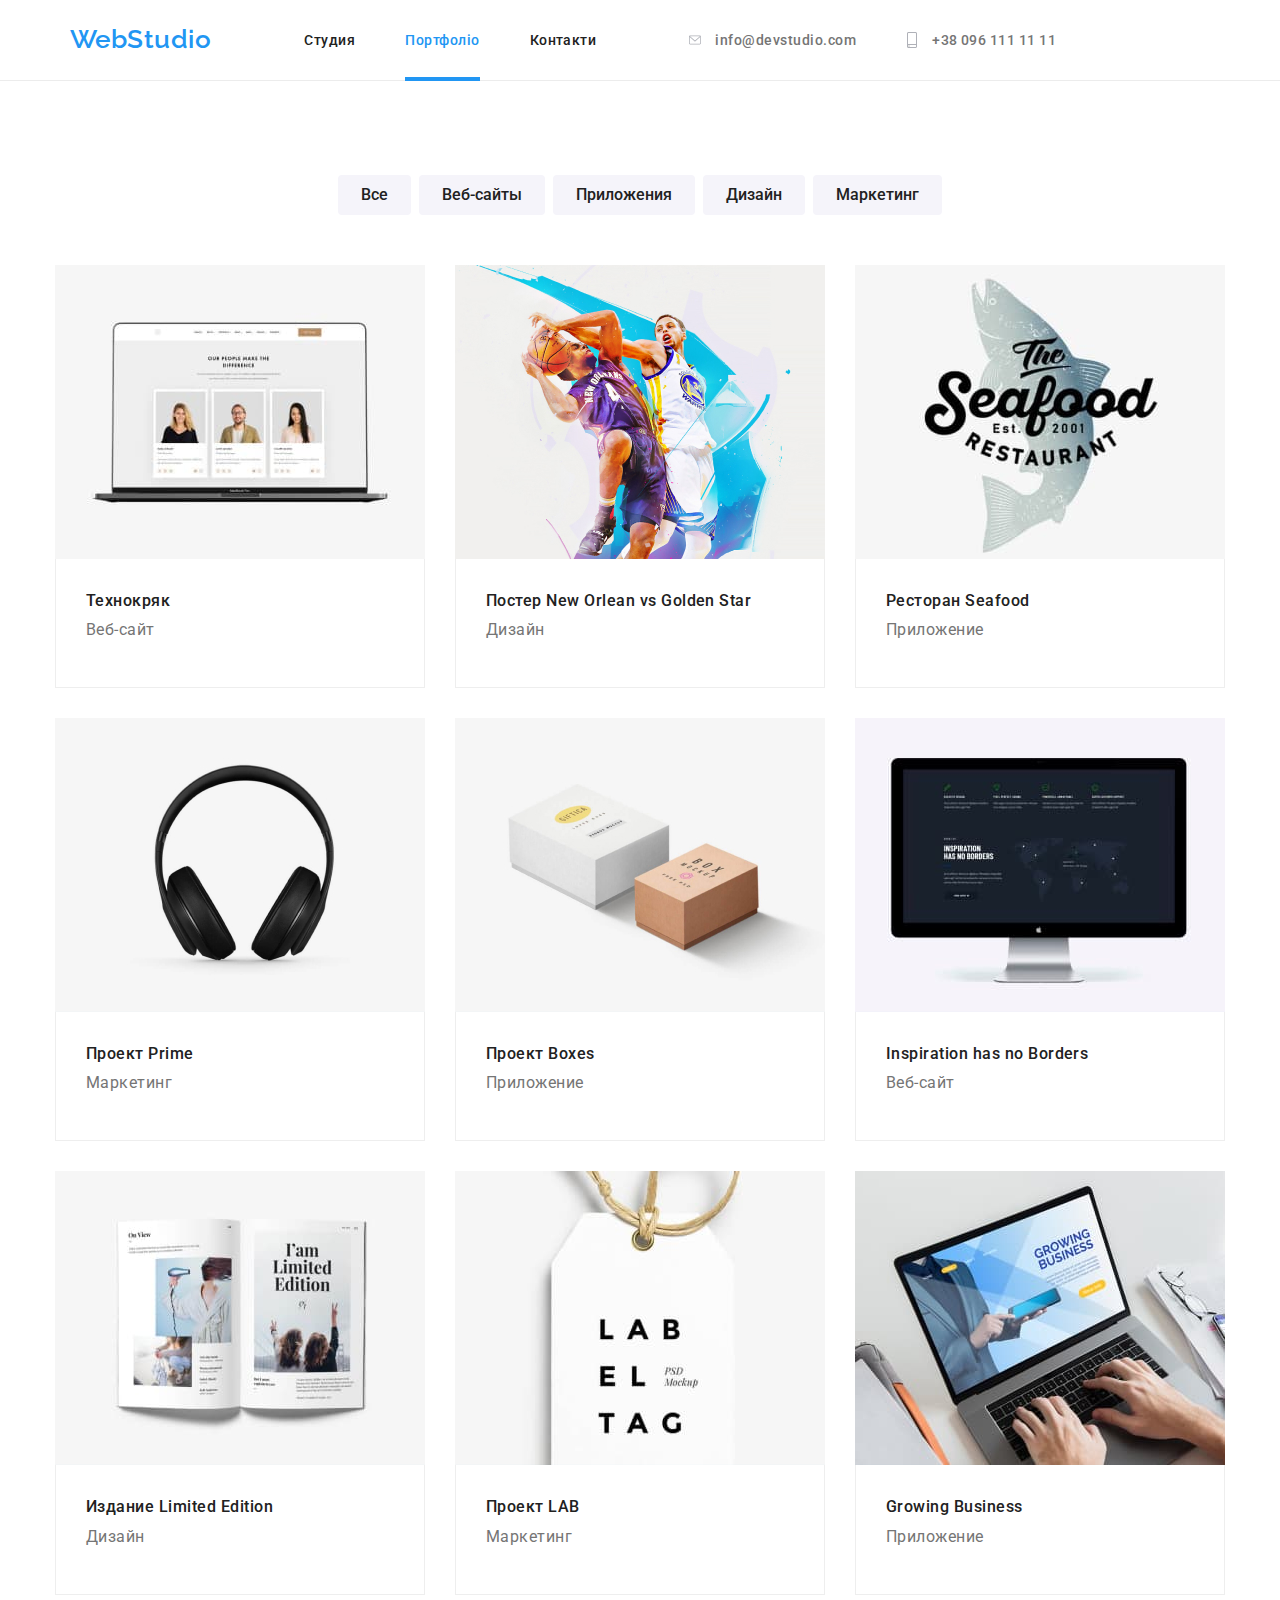
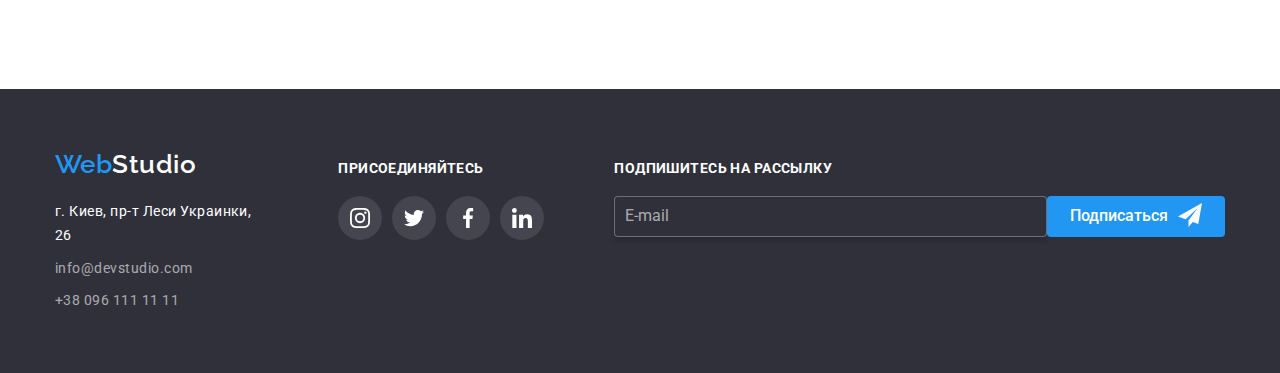
==== portfolio.html @ d1bca139 "redone start" ====
<!DOCTYPE html>
<html lang="ru">
  <head>
    <meta charset="UTF-8" />
    <meta http-equiv="X-UA-Compatible" content="IE=edge" />
    <meta name="viewport" content="width=device-width, initial-scale=1.0" />
    <link rel="preconnect" href="https://fonts.googleapis.com" />
    <link rel="preconnect" href="https://fonts.gstatic.com" crossorigin />
    <link
      href="https://fonts.googleapis.com/css2?family=Raleway:wght@700&family=Roboto:wght@400;500;700&display=swap"
      rel="stylesheet"
    />
    <link
      rel="stylesheet"
      href="https://cdnjs.cloudflare.com/ajax/libs/modern-normalize/1.1.0/modern-normalize.min.css"
    />
    <!-- <link rel="stylesheet" href="./css/style.css" /> -->
    <link rel="stylesheet" href="./css/main.min.css">
    <title>Студия</title>
  </head>

  <body>
    <header class="page-header">
      <div class="container container--flex">
        <nav class="nav-container">
          <a href="./index.html" class="logo">Web<span class="nav-logo-span">Studio</span> </a>
          <ul class="site-nav list">
            <li class="item"><a href="./index.html" class="link">Студия</a></li>
            <li class="item"><a href="./portfolio.html" class="link current">Портфоліо</a></li>
            <li class="item"><a href="" class="link">Контакти</a></li>
          </ul>
        </nav>
        <div class="icon-container"></div>
        <ul class="site-nav list left-side">
          <li>
            <a href="mailto:info@devstudio.com" class="link contact">
              <svg class="social-svg smal-icon">
                <use href="./img/spritemin.svg#icon-envelope" width="12" height="16"></use>
              </svg>
              info@devstudio.com</a
            >
          </li>
          <li class="tel-link">
            <a href="tel:+380961111111" class="link contact">
              <svg class="social-svg smal-icon">
                <use href="./img/spritemin.svg#icon-smartphone" width="12" height="16"></use>
              </svg>
              +38 096 111 11 11</a
            >
          </li>
        </ul>
      </div>
    </header>
    <main>
      <section class="section">
        <div class="container">
          <h1 class="invisible">Портфоліо</h1>
          <ul class="button-menu list">
            <li><button class="button">Все</button></li>
            <li><button class="button">Веб-сайты</button></li>
            <li><button class="button">Приложения</button></li>
            <li><button class="button">Дизайн</button></li>
            <li><button class="button">Маркетинг</button></li>
          </ul>
          <ul class="list card">
           
            <li class="card-item">
              <a class="card-item-link" href="">
                <div class="card-img-overlay-wrapper">
                  <p class="card-item-overlay">Технокряк это современная площадка распространения коронавируса. Компании используют эту
                    платформу для цифрового
                    шпионажа и атак на защищённые сервера конкурентов.</p>
                  <img src="./img/portfolio_img1.jpg" alt="portfolio_img1" width="370" />
                </div>
               
              <div class="card-container card-container-border">
                <h3 class="card-title">Технокряк</h3>
                <p class="card-p">Веб-сайт</p>
              </div>
              </a>
            </li>
            <li class="card-item">
              <a class="card-item-link" href="">
                <div class="card-img-overlay-wrapper">
                  <p class="card-item-overlay">Технокряк это современная площадка распространения коронавируса. Компании используют эту
                    платформу для цифрового
                    шпионажа и атак на защищённые сервера конкурентов.</p>
                <img src="./img/portfolio_img2.jpg" alt="portfolio_img2" width="370" />
                </div>
                <div class="card-container card-container-border">
                  <h3 class="card-title">Постер New Orlean vs Golden Star</h3>
                  <p class="card-p">Дизайн</p>
                </div>
              </a>
            </li>
            <li class="card-item">
              <a class="card-item-link" href="">
                <div class="card-img-overlay-wrapper">
                  <p class="card-item-overlay">Технокряк это современная площадка распространения коронавируса. Компании используют эту
                    платформу для цифрового
                    шпионажа и атак на защищённые сервера конкурентов.</p>
                <img src="./img/portfolio_img3.jpg" alt="portfolio_img3" width="370" />
                </div>
                <div class="card-container card-container-border">
                  <h3 class="card-title">Ресторан Seafood</h3>
                  <p class="card-p">Приложение</p>
                </div>
              </a>
            </li>
            <li class="card-item">
              <a class="card-item-link" href="">
                <div class="card-img-overlay-wrapper">
                  <p class="card-item-overlay">Технокряк это современная площадка распространения коронавируса. Компании используют эту
                    платформу для цифрового
                    шпионажа и атак на защищённые сервера конкурентов.</p>
                <img src="./img/portfolio_img4.jpg" alt="portfolio_img4" width="370" />
                </div>
                <div class="card-container card-container-border">
                  <h3 class="card-title">Проект Prime</h3>
                  <p class="card-p">Маркетинг</p>
                </div>
              </a>
            </li>
            <li class="card-item">
              <a class="card-item-link" href="">
                <div class="card-img-overlay-wrapper">
                  <p class="card-item-overlay">Технокряк это современная площадка распространения коронавируса. Компании используют эту
                    платформу для цифрового
                    шпионажа и атак на защищённые сервера конкурентов.</p>
                <img src="./img/portfolio_img5.jpg" alt="portfolio_img5" width="370" />
                </div>
                <div class="card-container card-container-border">
                  <h3 class="card-title">Проект Boxes</h3>
                  <p class="card-p">Приложение</p>
                </div>
              </a>
            </li>
            <li class="card-item">
              <a class="card-item-link" href="">
                <div class="card-img-overlay-wrapper">
                  <p class="card-item-overlay">Технокряк это современная площадка распространения коронавируса. Компании используют эту
                    платформу для цифрового
                    шпионажа и атак на защищённые сервера конкурентов.</p>
                <img src="./img/portfolio_img6.jpg" alt="portfolio_img6" width="370" />
                </div>
                <div class="card-container card-container-border">
                  <h3 class="card-title">Inspiration has no Borders</h3>
                  <p class="card-p">Веб-сайт</p>
                </div>
              </a>
            </li>
            <li class="card-item">
              <a class="card-item-link" href="">
                <div class="card-img-overlay-wrapper">
                  <p class="card-item-overlay">Технокряк это современная площадка распространения коронавируса. Компании используют эту
                    платформу для цифрового
                    шпионажа и атак на защищённые сервера конкурентов.</p>
                <img src="./img/portfolio_img7.jpg" alt="portfolio_img7" width="370" />
                </div>
                <div class="card-container card-container-border">
                  <h3 class="card-title">Издание Limited Edition</h3>
                  <p class="card-p">Дизайн</p>
                </div>
              </a>
            </li>
            <li class="card-item">
              <a class="card-item-link" href="">
                <div class="card-img-overlay-wrapper">
                  <p class="card-item-overlay">Технокряк это современная площадка распространения коронавируса. Компании используют эту
                    платформу для цифрового
                    шпионажа и атак на защищённые сервера конкурентов.</p>
                <img src="./img/portfolio_img8.jpg" alt="portfolio_img8" width="370" />
                </div>
                <div class="card-container card-container-border">
                  <h3 class="card-title">Проект LAB</h3>
                  <p class="card-p">Маркетинг</p>
                </div>
              </a>
            </li>
            <li class="card-item">
            <a class="card-item-link" href="">
                <div class="card-img-overlay-wrapper">
                  <p class="card-item-overlay">Технокряк это современная площадка распространения коронавируса. Компании используют эту
                    платформу для цифрового
                    шпионажа и атак на защищённые сервера конкурентов.</p>
                <img src="./img/portfolio_img9.jpg" alt="portfolio_img9" width="370" />
                </div>
                <div class="card-container card-container-border">
                  <h3 class="card-title">Growing Business</h3>
                  <p class="card-p">Приложение</p>
                </div>
              </a>
            </li>
          </ul>
        </div>
      </section>
    </main>

    <footer class="page-footer">
      <div class="container container--flex">
        <div>
          <a href="./index.html" class="logo">Web<span class="footer-logo-span">Studio</span> </a>
          <address class="address">
            <ul class="list">
              <li class="address-li-botmargin">
                <a href="https://goo.gl/maps/JeCyThJZKoswSrss9" class="address-p list">г. Киев, пр-т Леси Украинки, 26</a>
              </li>
              <li class="address-li-botmargin">
                <a href="mailto:info@devstudio.com" class="address-a">info@devstudio.com</a>
              </li>
              <li><a href="tel:+380961111111" class="address-a">+38 096 111 11 11</a></li>
            </ul>
          </address>
        </div>
        <div class="footer-social-link-container">
          <h3 class="list-title list-title-light">Присоединяйтесь</h3>
          <ul class="social-list">
            <li class="social-list-item">
              <a class="social-list-link" href="">
                <svg class="social-svg">
                  <use href="./img/spritemin.svg#icon-instagram" width="20" height="20"></use>
                </svg>
              </a>
            </li>
            <li class="social-list-item">
              <a class="social-list-link" href="">
                <svg class="social-svg">
                  <use href="./img/spritemin.svg#icon-twitter" width="20" height="20"></use>
                </svg>
              </a>
            </li>
            <li class="social-list-item">
              <a class="social-list-link" href="">
                <svg class="social-svg">
                  <use href="./img/spritemin.svg#icon-facebook" width="20" height="20"></use>
                </svg>
              </a>
            </li>
            <li class="social-list-item">
              <a class="social-list-link" href="">
                <svg class="social-svg">
                  <use href="./img/spritemin.svg#icon-linkedin" width="20" height="20"></use>
                </svg>
              </a>
            </li>
          </ul>
        </div>
        <form action="#" class="footer-form">
          <p class="list-title list-title-light">Подпишитесь на рассылку</p>
          <div class="footer-input-wrapper">
            <input class="footer-email" type="email" placeholder="E-mail">
            <button type="submit" class="button primary footer-btn">Подписаться</button>
          </div>
        </form>
      </div>
    </footer>
   
  </body>
</html>
---- css/style.css ----
/* Колір основного тексту : #212121;
Підзаголовки : #757575;
Білий : #FFFFFF;
Білий напівпрозорий у футері: #FFFFFF99;
активний голубий #2196F3;
вторинний корір фону #E5E5E5;
ще один колір фону: #F5F4FA;
*/
/* :root {
  --primary-text-color: #212121;
  --prymary-bg-color: #e5e5e5;
  --accent-color: #2196f3;
  --bg-additional-color: #f5f4fa;
  --secondary-text-color: #ffffff;
  --paragraf-color: #757575;
  --footer-bg-color: #2f303a;
} */

body {
  color: var(--primary-text-color);
  font-family: roboto, sans-serif;
  letter-spacing: 0.03em;
}

.invisible {
  position: absolute;
  width: 1px;
  height: 1px;
  margin: -1px;
  border: 0;
  padding: 0;
  white-space: nowrap;
  clip-path: inset(100%);
  clip: rect(0 0 0 0);
  overflow: hidden;
}
.visually-hidden {
  position: absolute !important;
  clip: rect(1px 1px 1px 1px);
  clip: rect(1px, 1px, 1px, 1px);
  padding: 0 !important;
  border: 0 !important;
  height: 1px !important;
  width: 1px !important;
  overflow: hidden;
}
/*container*/
.container {
  margin-left: auto;
  margin-right: auto;
  width: 1200px;
  padding-left: 15px;
  padding-right: 15px;
}
/* Logo */
.logo {
  font-family: Raleway, sans-serif;
  font-weight: 600;
  font-size: 26px;
  line-height: 1.2;
  text-decoration: none;
  color: var(--accent-color);
}
.link {
  transition: color 250ms cubic-bezier(0.4, 0, 0.2, 1);
}
.icon-container {
  display: flex;
  align-items: center;
  justify-content: center;
}
svg.smal-icon {
  width: 16px;
  height: 16px;
}
/*Navigation*/

.site-nav {
  display: flex;
  margin-left: auto;
}
.nav-container {
  display: flex;
  align-items: center;
  padding-left: 15px;
  display: flex;
}

.page-header {
  border-bottom: 1px solid #ececec;
}
.site-nav li {
  position: relative;
}
.site-nav.list.left-side {
  margin-left: auto;
}
.site-nav .contact + .contact {
  margin-left: 50px;
}
.site-nav.list {
  margin-left: 93px;
}
.site-nav.list .item {
  margin-right: 50px;
}
.site-nav.list .item:last-child {
  margin-right: 0;
}
.nav-logo-span {
  color: var(--primary-text-color);
}
.tel-link {
  margin-left: 50px;
}
.list {
  list-style: none;
  text-decoration: none;
  padding: 0;
  margin: 0;
  display: flex;
  flex-wrap: wrap;
}
.site-nav .link {
  display: block;
  padding-top: 32px;
  padding-bottom: 32px;
  color: var(--primary-text-color);
  text-decoration: none;
  font-weight: 500;
  font-size: 14px;
  display: flex;
}
.site-nav .link:hover,
.site-nav .link:focus {
  color: var(--accent-color);
}
.site-nav .link.current {
  color: var(--accent-color);
}
.site-nav > .link {
  color: var(--paragraf-color);
}
.link.current::after {
  content: '';
  display: block;
  height: 4px;
  width: 100%;
  background-color: var(--accent-color);
  position: absolute;
  bottom: -1px;
  right: 0;
}
.section {
  padding-bottom: 94px;
  padding-top: 94px;
}
.item-dark {
  background-color: var(--bg-additional-color);
}
/* Hero */
.hero {
  padding-top: 200px;
  padding-bottom: 200px;
  background-image: linear-gradient(to right, rgb(47, 48, 58, 0.4), rgb(47, 48, 58, 0.4)),
    url(../img/bg.jpg);
  text-align: center;
  background-color: #c4c4c4;
  background-size: cover;
  background-position: center;
  max-width: 1600px;
  margin-left: auto;
  margin-right: auto;
}
.hero-title {
  font-weight: 900;
  font-size: 44px;
  line-height: 1.4;
  text-align: center;
  letter-spacing: 0.06em;
  text-transform: uppercase;
  color: var(--secondary-text-color);
  margin-bottom: 30px;
  max-width: 696px;
  margin-left: auto;
  margin-right: auto;
}

/* Button*/
.button {
  color: var(--primary-text-color);
  background-color: var(--bg-additional-color);
  font-family: inherit;
  font-weight: 500;
  font-size: 16px;
  line-height: 1.6;
  text-align: center;
  text-decoration: none;
  cursor: pointer;

  border: 1px solid transparent;
  border-radius: 4px;
  padding: 6px 22px;
  transition: color 250ms cubic-bezier(0.4, 0, 0.2, 1),
    background-color 250ms cubic-bezier(0.4, 0, 0.2, 1), box-shadow cubic-bezier(0.4, 0, 0.2, 1);
}
.button:hover,
.button:focus {
  color: var(--secondary-text-color);
  background-color: var(--accent-color);
  box-shadow: 0px 4px 4px rgba(0, 0, 0, 0.15);
}
.button.primary {
  color: var(--secondary-text-color);
  background-color: var(--accent-color);
}

.button.primary:hover {
  background-color: #188ce8;
  box-shadow: 0px 4px 4px rgba(0, 0, 0, 0.15);
}
.button-menu {
  justify-content: center;
  margin-bottom: 50px;
}

.button-menu li:not(:last-child) {
  margin-right: 8px;
}
/*hero */
.section-title {
  font-weight: 700;
  font-size: 36px;
  line-height: 1.16;
  text-align: center;
}

.smal-icon {
  fill: var(--paragraf-color);
  margin-right: 10px;
}
.site-nav .contact {
  color: rgba(117, 117, 117, 1);
}
.contact:hover .smal-icon {
  fill: var(--accent-color);
}
.list .studio-card-item {
  display: flex;
  flex-wrap: wrap;
  width: calc((100% - 90px) / 4);
  margin-right: 30px;
}
.card-item-link:hover,
.card-item-link:focus {
  box-shadow: 0px 1px 1px rgba(0, 0, 0, 0.12), 0px 4px 4px rgba(0, 0, 0, 0.06),
    1px 4px 6px rgba(0, 0, 0, 0.16);
}
.card-item-link {
  display: block;
  text-decoration: none;
  list-style: none;
  color: inherit;
}

.section-title {
  margin-bottom: 50px;
}
.list .team-card-item {
  width: calc((100% - 90px) / 4);
  margin-right: 30px;
  box-shadow: 0px 1px 3px rgba(0, 0, 0, 0.12), 0px 1px 1px rgba(0, 0, 0, 0.14),
    0px 2px 1px rgba(0, 0, 0, 0.2);
  border-radius: 0px 0px 4px 4px;
}
.list .team-card-item:last-child {
  margin-right: 0;
}
.list .studio-card-item:last-child {
  margin-right: 0;
}

.img-overlay {
  padding: 27px 82px;
  font-weight: bold;
  font-size: 14px;
  line-height: 1.12;
  text-align: center;
  letter-spacing: 0.03em;
  text-transform: uppercase;
  background: rgba(47, 48, 58, 0.8);
  width: 100%;
  position: absolute;
  color: var(--secondary-text-color);
  transform: translateY(-100%);
}

/*portfolio card*/
.list .card-item {
  width: calc((100% - 60px) / 3);
  margin-right: 30px;
  margin-bottom: 30px;
  position: relative;
  overflow: hidden;
  transition: box-shadow 250ms cubic-bezier(0.4, 0, 0.2, 1);
}
.card-item:hover {
  box-shadow: 0px 1px 1px rgba(0, 0, 0, 0.12), 0px 4px 4px rgba(0, 0, 0, 0.06),
    1px 4px 6px rgba(0, 0, 0, 0.16);
}
.list .card-item:nth-child(3n) {
  margin-right: 0;
}
.list .card-item:nth-last-child(-n + 3) {
  margin-bottom: 0;
}
.list-title {
  margin-bottom: 20px;
  font-weight: 700;
  font-size: 14px;
  line-height: 1.1;
  letter-spacing: 0.03em;
  text-transform: uppercase;
}
.list-title-light {
  color: var(--secondary-text-color);
}
.list-p {
  font-size: 14px;
  line-height: 1.7;
  color: var(--paragraf-color);
}
.list-title-icon::before {
  content: '';
  /* background-image: url(../img/svg/antena.svg); */
  background-repeat: no-repeat;
  background-color: var(--bg-additional-color);
  margin-bottom: 30px;
  display: flex;
  height: 120px;
  width: 270px;
  text-align: center;
  background-position: center;
}
.card li:first-child h3::before {
  background-image: url(../img/svg/antena.svg);
}
.card li:nth-child(2) h3::before {
  background-image: url(../img/svg/clock.svg);
}
.card li:nth-child(3) h3::before {
  background-image: url(../img/svg/diagram.svg);
}
.card li:nth-child(4) h3::before {
  background-image: url(../img/svg/astronaut.svg);
}
/* .card-item-img {
  margin-bottom: 20px;
} */
.card-item {
  position: relative;
}
.card-container {
  box-sizing: border-box;
  padding: 32px 30px;
  background-color: var(--secondary-text-color);
}
.card-container-center {
  text-align: center;
}
.card-container-border {
  border-bottom: 1px solid #eeeeee;
  border-right: 1px solid #eeeeee;
  border-left: 1px solid #eeeeee;
}
.card-title {
  font-weight: 500;
  font-size: 16px;
  line-height: 1.2;
  letter-spacing: 0.03em;
  margin-bottom: 10px;
}
.card-p {
  font-size: 16px;
  line-height: 1.2;
  letter-spacing: 0.03em;
  color: var(--paragraf-color);
  margin-bottom: 16px;
}
.card-img-overlay-wrapper {
  position: relative;
  overflow: hidden;
}
.card-item:hover .card-item-overlay {
  transform: translateY(0%);
}
.card-item-overlay {
  font-size: 18px;
  line-height: 1.56;
  letter-spacing: 0.03em;
  background-color: rgba(33, 150, 243, 0.9);
  position: absolute;
  top: 0;
  left: 0;
  width: 100%;
  height: 100%;
  color: var(--bg-additional-color);
  padding: 63px 24px;
  overflow-y: scroll;
  transform: translateY(100%);
  transition: transform 250ms cubic-bezier(0.4, 0, 0.2, 1);
}

.social-list {
  display: flex;
  list-style: none;
  justify-content: space-between;
  /* width: 206px; */
  max-height: 44px;
  margin-top: 20px;
  margin-left: auto;
  margin-right: auto;
}
.social-list-item {
  width: 44px;
  height: 44px;
  display: flex;
  border-radius: 50%;
}
.social-list-item:not(:last-child) {
  margin-right: 10px;
}
.social-list-link {
  width: 100%;
  height: 100%;
  border-radius: 50%;
  display: flex;
  justify-content: center;
  align-content: center;
  align-items: center;
  transition: background-color 250ms cubic-bezier(0.4, 0, 0.2, 1);
}
.social-list-link:hover .social-svg {
  fill: var(--secondary-text-color);
}
.social-list-link:hover {
  background-color: var(--accent-color);
}
.social-svg {
  width: 20px;
  height: 20px;
  fill: #afb1b8;
  transition: fill 250ms cubic-bezier(0.4, 0, 0.2, 1);
}

/* company-brand-section*/

.company-icon-list {
  list-style: none;
  display: flex;
}
.company-icon-svg {
  width: 106px;
  height: 60px;
}
.company-item-icon {
  display: flex;
  width: 170px;
  height: 92px;
  justify-content: center;
  align-items: center;
}
.company-item-icon:not(:last-child) {
  margin-right: 30px;
}
.company-icon-link:hover .company-icon-svg,
.company-icon-link:focus .company-icon-svg {
  fill: var(--accent-color);
}
/* footer */
footer {
  background: #2f303a;
}
.footer-logo-span {
  color: var(--secondary-text-color);
}
footer .social-list-link {
  background-color: rgba(255, 255, 255, 0.1);
}
footer .container {
  align-items: baseline;
}
.address {
  margin-top: 20px;
  max-width: 230px;
}
.footer-social-link-container {
  margin-left: 70px;
}
.address a {
  display: flex;
}
.page-footer {
  background: var(--footer-bg-color);
  padding-top: 60px;
  padding-bottom: 60px;
}
.address .list {
  display: block;
}
.address-li-botmargin {
  margin-bottom: 9px;
}
.address-p {
  font-size: 14px;
  font-style: normal;
  line-height: 1.7;
  text-align: left;
  color: var(--secondary-text-color);
}
.address-a {
  font-size: 14px;
  font-style: normal;
  line-height: 1.7;
  text-align: left;
  color: rgba(255, 255, 255, 0.6);
  text-decoration: none;
  transition: color 250ms cubic-bezier(0.4, 0, 0.2, 1);
}

.address-a:hover {
  color: var(--accent-color);
}
.company-icon-link {
  width: 100%;
  height: 100%;
  display: flex;
  align-items: center;
  justify-content: center;
  border: 1px solid #afb1b8;
  border-radius: 4px;
  transition: border-color 250ms cubic-bezier(0.4, 0, 0.2, 1);
}
.company-icon-link:hover .company-icon-svg {
  fill: var(--accent-color);
}
.company-icon-link:hover,
.company-icon-link:focus {
  border: 1px solid var(--accent-color);
  cursor: pointer;
  outline: none;
}
.company-icon-svg {
  fill: #afb1b8;
  transition: fill 250ms cubic-bezier(0.4, 0, 0.2, 1);
}
footer .social-svg {
  fill: var(--secondary-text-color);
}
.footer-form {
  display: flex;
  flex-wrap: wrap;
  margin-left: 70px;
}
.footer-input-wrapper {
  width: 100%;
  display: flex;
  justify-items: flex-end;
}
.footer-email {
  box-sizing: border-box;
  padding: 10px;
  background-color: var(--footer-bg-color);
  border: 1px solid rgba(255, 255, 255, 0.3);
  box-shadow: 0px 4px 4px rgba(0, 0, 0, 0.15);
  border-radius: 4px;
  width: 100%;
}
.footer-email::placeholder {
  font-size: 16px;
  line-height: 1.25;
  color: rgba(255, 255, 255, 0.6);
  background-color: var(--footer-bg-color);
  color: var(--secondary-text-color);
}

.footer-btn {
  display: inline-flex;
}
.footer-btn::after {
  content: '';
  display: inline-block;
  width: 24px;
  height: 24px;
  background-image: url(../img/send.svg);
  margin-left: 10px;
}
/* ============== END FOOTER ============== */
/* Modal */
.backdrop {
  position: fixed;
  top: 0;
  left: 0;
  width: 100vw;
  height: 100vh;
  background-color: rgba(0, 0, 0, 0.2);
  opacity: 1;
  visibility: visible;
  pointer-events: auto;
  transition: opacity 250ms cubic-bezier(0.4, 0, 0.2, 1),
    visibility 250ms cubic-bezier(0.4, 0, 0.2, 1);
}
.backdrop.is-hidden {
  opacity: 0;
  visibility: hidden;
  pointer-events: none;
}
.modal {
  position: absolute;
  top: 50%;
  left: 50%;
  transform: translate(-50%, -50%);
  background-color: rgba(255, 255, 255, 1);
  height: 581px;
  width: 528px;
  border-radius: 4px;
  padding: 40px;
}
.modal__close-btn {
  position: absolute;
  top: 8px;
  right: 8px;
  width: 30px;
  height: 30px;
  border-radius: 50%;
  background-color: transparent;
  border-color: transparent;
  padding: 0;
  cursor: pointer;
}
.close-btn__icon {
  box-sizing: border-box;
  position: absolute;
  top: 0;
  right: 0;
  display: block;
  width: 30px;
  height: 30px;
  padding: 6px;
  border: 1px solid rgba(0, 0, 0, 0.1);
  border-radius: 50%;
  transition: fill 250ms cubic-bezier(0.4, 0, 0.2, 1);
}
.close-btn__icon:hover {
  fill: var(--accent-color);
}

/* Modal form */
.modal-form {
  display: flex;
  flex-direction: column;
}
.modal-form__title {
  margin-bottom: 30px;
  font-weight: 700;
  font-size: 20px;
  line-height: 1.15;
  text-align: center;
  color: var(--primary-text-color);
}
.modal-form__label {
  margin-bottom: 10px;
  color: var(--paragraf-color);
}
.modal-form__input-wrapper {
  position: relative;
}
.modal-form__input {
  margin-top: 4px;
  padding: 12px 42px;
  width: 100%;
  outline: none;
  border: 1px solid rgba(33, 33, 33, 0.2);
  box-sizing: border-box;
  border-radius: 4px;
}
.modal-form__input:focus-within {
  border: 1px solid #2196f3;
}
.modal-form__icon {
  position: absolute;
  top: 50%;
  left: 14px;
  transform: translateY(-50%);
  display: block;
  fill: #212121;
}
.modal-form__input:focus-within + .modal-form__icon {
  fill: var(--accent-color);
}
.modal-form__textarea {
  display: block;
  width: 100%;
  height: 120px;
  resize: none;
  padding: 12px 16px;
  outline: none;
  border: 1px solid rgba(33, 33, 33, 0.2);
  box-sizing: border-box;
  border-radius: 4px;
  margin-top: 4px;
}
.modal-form__textarea:focus-within {
  border: 1px solid #2196f3;
}
.modal-form__textarea::placeholder {
  font-size: 12px;
  line-height: 1.16;
  letter-spacing: 0.01em;
  color: rgba(117, 117, 117, 0.5);
}

.modal-form__checkbox-label {
  position: relative;
  margin-left: 36px;
  margin-bottom: 30px;
}
.modal-form__checkbox:checked + .modal-form__icon {
  fill: white;
  background-color: var(--accent-color);
  border: 1px solid transparent;
}

.modal-form__checkbox-label .modal-form__icon {
  border: 2px solid rgba(33, 33, 33, 1);
  border-radius: 4px;
  fill: transparent;
  outline: none;
  background-origin: border-box;
}

.modal-form__checkbox-label .modal-form__icon {
  left: -24px;
  top: 6px;
}
.modal-form-checkbox-link {
  color: var(--accent-color);
}
.modal-form__btn {
  width: 200px;
  margin: 0 auto;
}
---- css/main.min.css ----
:root{--primary-text-color: #212121;--prymary-bg-color: #e5e5e5;--accent-color: #2196f3;--bg-additional-color: #f5f4fa;--secondary-text-color: #ffffff;--paragraf-color: #757575;--footer-bg-color: #2f303a}img{display:block;max-width:100%}ul,h1,h2,h3,p{margin:0;padding:0}.section.no-pudding{padding-bottom:0}.list{list-style:none;text-decoration:none;padding:0;margin:0;display:flex;flex-wrap:wrap}.section{padding-bottom:94px;padding-top:94px}.invisible{position:absolute;width:1px;height:1px;margin:-1px;border:0;padding:0;white-space:nowrap;clip-path:inset(100%);clip:rect(0 0 0 0);overflow:hidden}.visually-hidden{position:absolute !important;clip:rect(1px 1px 1px 1px);clip:rect(1px, 1px, 1px, 1px);padding:0 !important;border:0 !important;height:1px !important;width:1px !important;overflow:hidden}body{color:var(--primary-text-color);font-family:roboto, sans-serif;letter-spacing:0.03em}.container{margin-left:auto;margin-right:auto;width:1200px;padding-left:15px;padding-right:15px}.container--flex{display:flex}.logo{font-family:Raleway, sans-serif;font-weight:600;font-size:26px;line-height:1.2;text-decoration:none;color:var(--accent-color)}.nav-logo__span{color:var(--primary-text-color)}svg.smal-icon{width:16px;height:16px}.smal-icon{fill:var(--paragraf-color);margin-right:10px}.list-title-icon::before{content:'';background-repeat:no-repeat;background-color:var(--bg-additional-color);margin-bottom:30px;display:flex;height:120px;width:270px;text-align:center;background-position:center}.link{transition:color 250ms cubic-bezier(0.4, 0, 0.2, 1)}.tel-link{margin-left:50px}.site-nav{display:flex;margin-left:auto}.site-nav li{position:relative}.site-nav .list.left-side{margin-left:auto}.site-nav.list{margin-left:93px}.site-nav.list .item{margin-right:50px}.site-nav .contact+.contact{margin-left:50px}.site-nav.list .item:last-child{margin-right:0}.nav-container{display:flex;align-items:center;padding-left:15px}.site-nav .link{display:block;padding-top:32px;padding-bottom:32px;color:var(--primary-text-color);text-decoration:none;font-weight:500;font-size:14px;display:flex}.site-nav .link:hover,.site-nav .link:focus{color:var(--accent-color)}.site-nav .link.current{color:var(--accent-color)}.site-nav>.link{color:var(--paragraf-color)}.link.current::after{content:'';display:block;height:4px;width:100%;background-color:var(--accent-color);position:absolute;bottom:-1px;right:0}.site-nav .contact{color:#757575}.contact:hover .smal-icon{fill:var(--accent-color)}.page-header{border-bottom:1px solid #ececec}.logo{font-family:Raleway, sans-serif;font-weight:600;font-size:26px;line-height:1.2;text-decoration:none;color:var(--accent-color)}.nav-logo__span{color:var(--primary-text-color)}.item-dark{background-color:var(--bg-additional-color)}.site-nav{display:flex;margin-left:auto}.site-nav li{position:relative}.site-nav .list.left-side{margin-left:auto}.site-nav.list{margin-left:93px}.site-nav.list .item{margin-right:50px}.site-nav .contact+.contact{margin-left:50px}.site-nav.list .item:last-child{margin-right:0}.nav-container{display:flex;align-items:center;padding-left:15px}.site-nav .link{display:block;padding-top:32px;padding-bottom:32px;color:var(--primary-text-color);text-decoration:none;font-weight:500;font-size:14px;display:flex}.site-nav .link:hover,.site-nav .link:focus{color:var(--accent-color)}.site-nav .link.current{color:var(--accent-color)}.site-nav>.link{color:var(--paragraf-color)}.link.current::after{content:'';display:block;height:4px;width:100%;background-color:var(--accent-color);position:absolute;bottom:-1px;right:0}.site-nav .contact{color:#757575}.contact:hover .smal-icon{fill:var(--accent-color)}.button{color:var(--primary-text-color);background-color:var(--bg-additional-color);font-family:inherit;font-weight:500;font-size:16px;line-height:1.6;text-align:center;text-decoration:none;cursor:pointer;border:1px solid transparent;border-radius:4px;padding:6px 22px;transition:color 250ms cubic-bezier(0.4, 0, 0.2, 1),background-color 250ms cubic-bezier(0.4, 0, 0.2, 1),box-shadow cubic-bezier(0.4, 0, 0.2, 1)}.button:hover,.button:focus{color:var(--secondary-text-color);background-color:var(--accent-color);box-shadow:0px 4px 4px rgba(0,0,0,0.15)}.button.primary{color:var(--secondary-text-color);background-color:var(--accent-color)}.button.primary:hover{background-color:#188ce8;box-shadow:0px 4px 4px rgba(0,0,0,0.15)}.button.primary .button-menu{justify-content:center;margin-bottom:50px}.button-menu{justify-content:center;margin-bottom:50px}.button-menu li:not(:last-child){margin-right:8px}.hero{padding-top:200px;padding-bottom:200px;background-image:linear-gradient(to right, rgba(47,48,58,0.4), rgba(47,48,58,0.4)),url(../img/bg.jpg);text-align:center;background-color:#c4c4c4;background-size:cover;background-position:center;max-width:1600px;margin-left:auto;margin-right:auto}.hero-title{font-weight:900;font-size:44px;line-height:1.4;text-align:center;letter-spacing:0.06em;text-transform:uppercase;color:var(--secondary-text-color);margin-bottom:30px;max-width:696px;margin-left:auto;margin-right:auto}.list .studio-card-item{display:flex;flex-wrap:wrap;width:calc((100% - 90px) / 4);margin-right:30px}.card-item-link:hover,.card-item-link:focus{box-shadow:0px 1px 1px rgba(0,0,0,0.12),0px 4px 4px rgba(0,0,0,0.06),1px 4px 6px rgba(0,0,0,0.16)}.card-item-link{display:block;text-decoration:none;list-style:none;color:inherit}.list .team-card-item{width:calc((100% - 90px) / 4);margin-right:30px;box-shadow:0px 1px 3px rgba(0,0,0,0.12),0px 1px 1px rgba(0,0,0,0.14),0px 2px 1px rgba(0,0,0,0.2);border-radius:0px 0px 4px 4px}.list .team-card-item:last-child{margin-right:0}.list .studio-card-item:last-child{margin-right:0}.img-overlay{padding:27px 82px;font-weight:bold;font-size:14px;line-height:1.12;text-align:center;letter-spacing:0.03em;text-transform:uppercase;background:rgba(47,48,58,0.8);width:100%;position:absolute;color:var(--secondary-text-color);transform:translateY(-100%)}.list .card-item{width:calc((100% - 60px) / 3);margin-right:30px;margin-bottom:30px;position:relative;overflow:hidden;transition:box-shadow 250ms cubic-bezier(0.4, 0, 0.2, 1)}.card-item:hover{box-shadow:0px 1px 1px rgba(0,0,0,0.12),0px 4px 4px rgba(0,0,0,0.06),1px 4px 6px rgba(0,0,0,0.16)}.list .card-item:nth-child(3n){margin-right:0}.list .card-item:nth-last-child(-n+3){margin-bottom:0}.list-title{margin-bottom:20px;font-weight:700;font-size:14px;line-height:1.1;letter-spacing:0.03em;text-transform:uppercase}.list-title-light{color:var(--secondary-text-color)}.list-p{font-size:14px;line-height:1.7;color:var(--paragraf-color)}.list-title-icon::before{content:'';background-repeat:no-repeat;background-color:var(--bg-additional-color);margin-bottom:30px;display:flex;height:120px;width:270px;text-align:center;background-position:center}.card li:first-child h3::before{background-image:url(../img/svg/antena.svg)}.card li:nth-child(2) h3::before{background-image:url(../img/svg/clock.svg)}.card li:nth-child(3) h3::before{background-image:url(../img/svg/diagram.svg)}.card li:nth-child(4) h3::before{background-image:url(../img/svg/astronaut.svg)}.card-item{position:relative}.card-container{box-sizing:border-box;padding:32px 30px;background-color:var(--secondary-text-color)}.card-container-center{text-align:center}.card-container-border{border-bottom:1px solid #eeeeee;border-right:1px solid #eeeeee;border-left:1px solid #eeeeee}.card-title{font-weight:500;font-size:16px;line-height:1.2;letter-spacing:0.03em;margin-bottom:10px}.card-p{font-size:16px;line-height:1.2;letter-spacing:0.03em;color:var(--paragraf-color);margin-bottom:16px}.card-img-overlay-wrapper{position:relative;overflow:hidden}.card-item:hover .card-item-overlay{transform:translateY(0%)}.card-item-overlay{font-size:18px;line-height:1.56;letter-spacing:0.03em;background-color:rgba(33,150,243,0.9);position:absolute;top:0;left:0;width:100%;height:100%;color:var(--bg-additional-color);padding:63px 24px;overflow-y:scroll;transform:translateY(100%);transition:transform 250ms cubic-bezier(0.4, 0, 0.2, 1)}.section-title{margin-bottom:50px}.social-list{display:flex;list-style:none;justify-content:space-between;max-height:44px;margin-top:20px;margin-left:auto;margin-right:auto}.social-list-item{width:44px;height:44px;display:flex;border-radius:50%}.social-list-item:not(:last-child){margin-right:10px}.social-list-link{width:100%;height:100%;border-radius:50%;display:flex;justify-content:center;align-content:center;align-items:center;transition:background-color 250ms cubic-bezier(0.4, 0, 0.2, 1)}.social-list-link:hover .social-svg{fill:var(--secondary-text-color)}.social-list-link:hover{background-color:var(--accent-color)}.social-svg{width:20px;height:20px;fill:#afb1b8;transition:fill 250ms cubic-bezier(0.4, 0, 0.2, 1)}.company-icon-list{list-style:none;display:flex}.company-icon-svg{width:106px;height:60px}.company-item-icon{display:flex;width:170px;height:92px;justify-content:center;align-items:center}.company-item-icon:not(:last-child){margin-right:30px}.company-icon-link:hover .company-icon-svg,.company-icon-link:focus .company-icon-svg{fill:var(--accent-color)}footer{background:#2f303a}.footer-logo-span{color:var(--secondary-text-color)}footer .social-list-link{background-color:rgba(255,255,255,0.1)}footer .container{align-items:baseline}.address{margin-top:20px;max-width:230px}.footer-social-link-container{margin-left:70px}.address a{display:flex}.page-footer{background:var(--footer-bg-color);padding-top:60px;padding-bottom:60px}.address .list{display:block}.address-li-botmargin{margin-bottom:9px}.address-p{font-size:14px;font-style:normal;line-height:1.7;text-align:left;color:var(--secondary-text-color)}.address-a{font-size:14px;font-style:normal;line-height:1.7;text-align:left;color:rgba(255,255,255,0.6);text-decoration:none;transition:color 250ms cubic-bezier(0.4, 0, 0.2, 1)}.address-a:hover{color:var(--accent-color)}.company-icon-link{width:100%;height:100%;display:flex;align-items:center;justify-content:center;border:1px solid #afb1b8;border-radius:4px;transition:border-color 250ms cubic-bezier(0.4, 0, 0.2, 1)}.company-icon-link:hover,.company-icon-link:focus{border:1px solid var(--accent-color);cursor:pointer;outline:none}.company-icon-svg{fill:#afb1b8;transition:fill 250ms cubic-bezier(0.4, 0, 0.2, 1)}.company-icon-link:hover .company-icon-svg{fill:var(--accent-color)}footer .social-svg{fill:var(--secondary-text-color)}.footer-form{display:flex;flex-wrap:wrap;margin-left:70px}.footer-input-wrapper{width:100%;display:flex;justify-items:flex-end}.footer-email{box-sizing:border-box;padding:10px;background-color:var(--footer-bg-color);border:1px solid rgba(255,255,255,0.3);box-shadow:0px 4px 4px rgba(0,0,0,0.15);border-radius:4px;width:100%;color:var(--secondary-text-color)}.footer-email::placeholder{font-size:16px;line-height:1.25;color:rgba(255,255,255,0.6);background-color:var(--footer-bg-color)}.footer-btn{display:inline-flex}.footer-btn::after{content:'';display:inline-block;width:24px;height:24px;background-image:url(../img/send.svg);margin-left:10px}.backdrop{position:fixed;top:0;left:0;width:100vw;height:100vh;background-color:rgba(0,0,0,0.2);opacity:1;visibility:visible;pointer-events:auto;transition:opacity 250ms cubic-bezier(0.4, 0, 0.2, 1),visibility 250ms cubic-bezier(0.4, 0, 0.2, 1)}.backdrop.is-hidden{opacity:0;visibility:hidden;pointer-events:none}.modal{position:absolute;top:50%;left:50%;transform:translate(-50%, -50%);background-color:#fff;height:581px;width:528px;border-radius:4px;padding:40px}.modal__close-btn{position:absolute;top:8px;right:8px;width:30px;height:30px;border-radius:50%;background-color:transparent;border-color:transparent;padding:0;cursor:pointer}.close-btn__icon{box-sizing:border-box;position:absolute;top:0;right:0;display:block;width:30px;height:30px;padding:6px;border:1px solid rgba(0,0,0,0.1);border-radius:50%;transition:fill 250ms cubic-bezier(0.4, 0, 0.2, 1)}.close-btn__icon:hover{fill:var(--accent-color)}.modal-form{display:flex;flex-direction:column}.modal-form__title{margin-bottom:30px;font-weight:700;font-size:20px;line-height:1.15;text-align:center;color:var(--primary-text-color)}.modal-form__label{margin-bottom:10px;color:var(--paragraf-color)}.modal-form__input{margin-top:4px;padding:12px 42px;width:100%;outline:none;border:1px solid rgba(33,33,33,0.2);box-sizing:border-box;border-radius:4px}.modal-form__input:focus-within{border:1px solid #2196f3}.modal-form__input-wrapper{position:relative}.modal-form__icon{position:absolute;top:50%;left:14px;transform:translateY(-50%);display:block;fill:#212121}.modal-form__input:focus-within+.modal-form__icon{fill:var(--accent-color)}.modal-form__checkbox-label .modal-form__icon{border:2px solid #212121;border-radius:4px;fill:transparent;outline:none;background-origin:border-box}.modal-form__checkbox-label .modal-form__icon{left:-24px;top:6px}.modal-form__checkbox:checked+.modal-form__icon{fill:white;background-color:var(--accent-color);border:1px solid transparent}.modal-form__textarea{display:block;width:100%;height:120px;resize:none;padding:12px 16px;outline:none;border:1px solid rgba(33,33,33,0.2);box-sizing:border-box;border-radius:4px;margin-top:4px}.modal-form__textarea:focus-within{border:1px solid #2196f3}.modal-form__textarea::placeholder{font-size:12px;line-height:1.16;letter-spacing:0.01em;color:rgba(117,117,117,0.5)}.modal-form__checkbox-label{position:relative;margin-left:36px;margin-bottom:30px}.modal-form-checkbox-link{color:var(--accent-color)}.modal-form__btn{width:200px;margin:0 auto}
/*# sourceMappingURL=main.min.css.map */
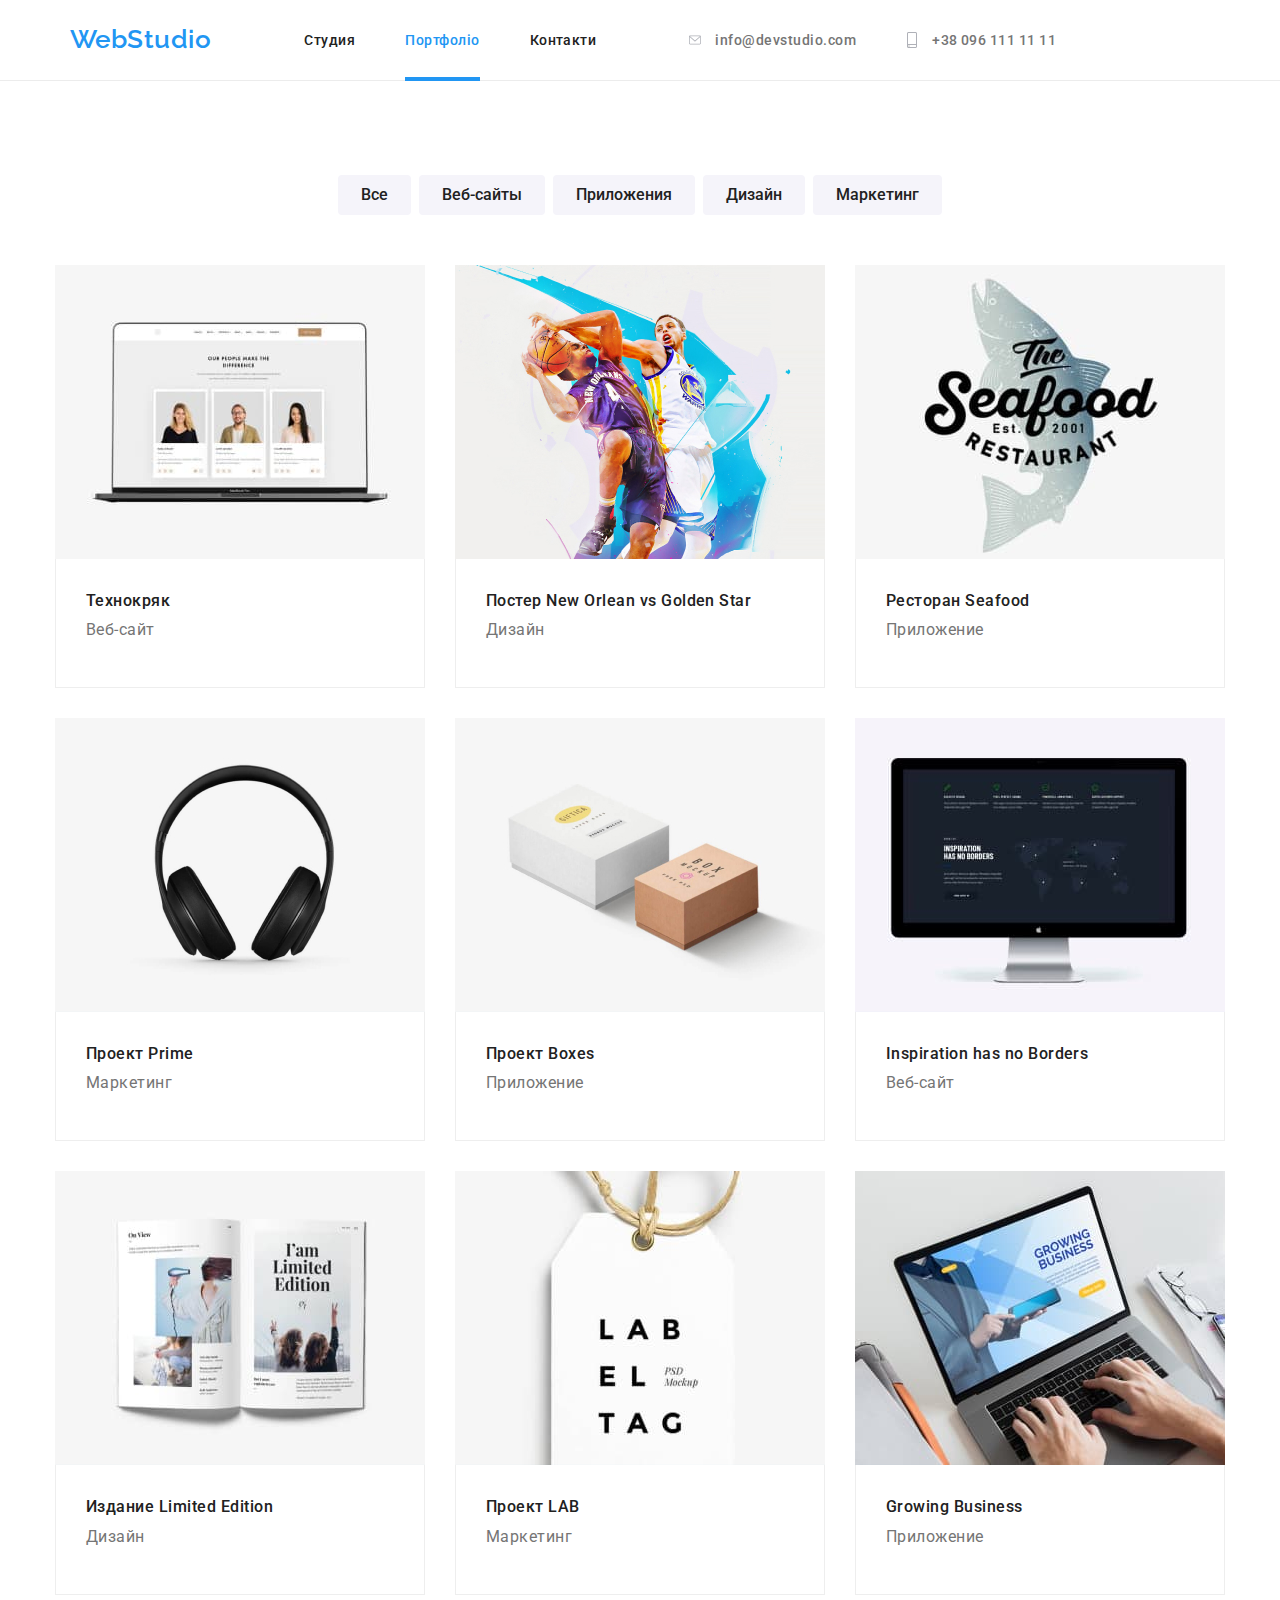
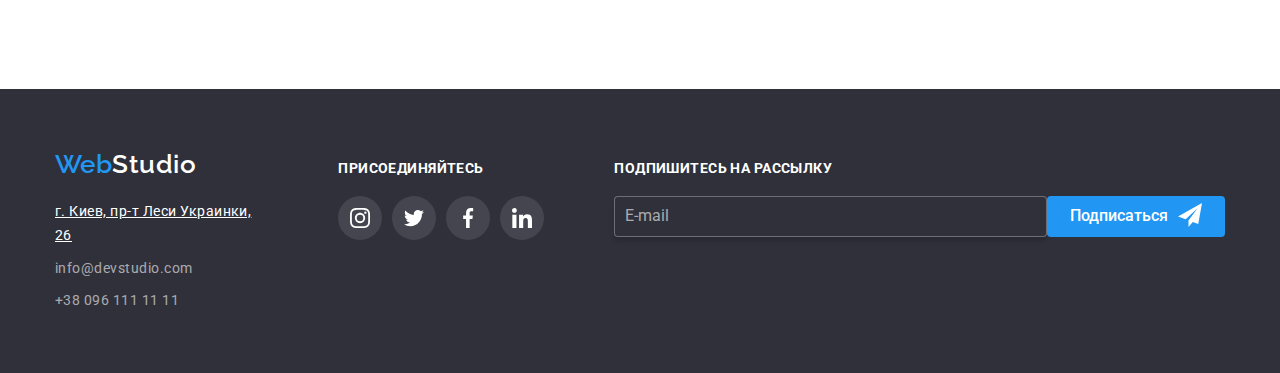
==== commit dcae3315: "list class redone" ====
--- a/portfolio.html
+++ b/portfolio.html
@@ -24,14 +24,13 @@
       <div class="container container--flex">
         <nav class="nav-container">
           <a href="./index.html" class="logo">Web<span class="nav-logo-span">Studio</span> </a>
-          <ul class="site-nav list">
+          <ul class="site-nav list flex-reset">
             <li class="item"><a href="./index.html" class="link">Студия</a></li>
             <li class="item"><a href="./portfolio.html" class="link current">Портфоліо</a></li>
             <li class="item"><a href="" class="link">Контакти</a></li>
           </ul>
         </nav>
-        <div class="icon-container"></div>
-        <ul class="site-nav list left-side">
+        <ul class="site-nav left-side list flex-reset">
           <li>
             <a href="mailto:info@devstudio.com" class="link contact">
               <svg class="social-svg smal-icon">
@@ -55,14 +54,14 @@
       <section class="section">
         <div class="container">
           <h1 class="invisible">Портфоліо</h1>
-          <ul class="button-menu list">
+          <ul class="button-menu list flex-reset">
             <li><button class="button">Все</button></li>
             <li><button class="button">Веб-сайты</button></li>
             <li><button class="button">Приложения</button></li>
             <li><button class="button">Дизайн</button></li>
             <li><button class="button">Маркетинг</button></li>
           </ul>
-          <ul class="list card">
+          <ul class="list card flex-reset">
            
             <li class="card-item">
               <a class="card-item-link" href="">
@@ -201,7 +200,7 @@
         <div>
           <a href="./index.html" class="logo">Web<span class="footer-logo-span">Studio</span> </a>
           <address class="address">
-            <ul class="list">
+            <ul class="list flex-reset">
               <li class="address-li-botmargin">
                 <a href="https://goo.gl/maps/JeCyThJZKoswSrss9" class="address-p list">г. Киев, пр-т Леси Украинки, 26</a>
               </li>
--- a/css/main.min.css
+++ b/css/main.min.css
@@ -1,2 +1,2 @@
-:root{--primary-text-color: #212121;--prymary-bg-color: #e5e5e5;--accent-color: #2196f3;--bg-additional-color: #f5f4fa;--secondary-text-color: #ffffff;--paragraf-color: #757575;--footer-bg-color: #2f303a}img{display:block;max-width:100%}ul,h1,h2,h3,p{margin:0;padding:0}.section.no-pudding{padding-bottom:0}.list{list-style:none;text-decoration:none;padding:0;margin:0;display:flex;flex-wrap:wrap}.section{padding-bottom:94px;padding-top:94px}.invisible{position:absolute;width:1px;height:1px;margin:-1px;border:0;padding:0;white-space:nowrap;clip-path:inset(100%);clip:rect(0 0 0 0);overflow:hidden}.visually-hidden{position:absolute !important;clip:rect(1px 1px 1px 1px);clip:rect(1px, 1px, 1px, 1px);padding:0 !important;border:0 !important;height:1px !important;width:1px !important;overflow:hidden}body{color:var(--primary-text-color);font-family:roboto, sans-serif;letter-spacing:0.03em}.container{margin-left:auto;margin-right:auto;width:1200px;padding-left:15px;padding-right:15px}.container--flex{display:flex}.logo{font-family:Raleway, sans-serif;font-weight:600;font-size:26px;line-height:1.2;text-decoration:none;color:var(--accent-color)}.nav-logo__span{color:var(--primary-text-color)}svg.smal-icon{width:16px;height:16px}.smal-icon{fill:var(--paragraf-color);margin-right:10px}.list-title-icon::before{content:'';background-repeat:no-repeat;background-color:var(--bg-additional-color);margin-bottom:30px;display:flex;height:120px;width:270px;text-align:center;background-position:center}.link{transition:color 250ms cubic-bezier(0.4, 0, 0.2, 1)}.tel-link{margin-left:50px}.site-nav{display:flex;margin-left:auto}.site-nav li{position:relative}.site-nav .list.left-side{margin-left:auto}.site-nav.list{margin-left:93px}.site-nav.list .item{margin-right:50px}.site-nav .contact+.contact{margin-left:50px}.site-nav.list .item:last-child{margin-right:0}.nav-container{display:flex;align-items:center;padding-left:15px}.site-nav .link{display:block;padding-top:32px;padding-bottom:32px;color:var(--primary-text-color);text-decoration:none;font-weight:500;font-size:14px;display:flex}.site-nav .link:hover,.site-nav .link:focus{color:var(--accent-color)}.site-nav .link.current{color:var(--accent-color)}.site-nav>.link{color:var(--paragraf-color)}.link.current::after{content:'';display:block;height:4px;width:100%;background-color:var(--accent-color);position:absolute;bottom:-1px;right:0}.site-nav .contact{color:#757575}.contact:hover .smal-icon{fill:var(--accent-color)}.page-header{border-bottom:1px solid #ececec}.logo{font-family:Raleway, sans-serif;font-weight:600;font-size:26px;line-height:1.2;text-decoration:none;color:var(--accent-color)}.nav-logo__span{color:var(--primary-text-color)}.item-dark{background-color:var(--bg-additional-color)}.site-nav{display:flex;margin-left:auto}.site-nav li{position:relative}.site-nav .list.left-side{margin-left:auto}.site-nav.list{margin-left:93px}.site-nav.list .item{margin-right:50px}.site-nav .contact+.contact{margin-left:50px}.site-nav.list .item:last-child{margin-right:0}.nav-container{display:flex;align-items:center;padding-left:15px}.site-nav .link{display:block;padding-top:32px;padding-bottom:32px;color:var(--primary-text-color);text-decoration:none;font-weight:500;font-size:14px;display:flex}.site-nav .link:hover,.site-nav .link:focus{color:var(--accent-color)}.site-nav .link.current{color:var(--accent-color)}.site-nav>.link{color:var(--paragraf-color)}.link.current::after{content:'';display:block;height:4px;width:100%;background-color:var(--accent-color);position:absolute;bottom:-1px;right:0}.site-nav .contact{color:#757575}.contact:hover .smal-icon{fill:var(--accent-color)}.button{color:var(--primary-text-color);background-color:var(--bg-additional-color);font-family:inherit;font-weight:500;font-size:16px;line-height:1.6;text-align:center;text-decoration:none;cursor:pointer;border:1px solid transparent;border-radius:4px;padding:6px 22px;transition:color 250ms cubic-bezier(0.4, 0, 0.2, 1),background-color 250ms cubic-bezier(0.4, 0, 0.2, 1),box-shadow cubic-bezier(0.4, 0, 0.2, 1)}.button:hover,.button:focus{color:var(--secondary-text-color);background-color:var(--accent-color);box-shadow:0px 4px 4px rgba(0,0,0,0.15)}.button.primary{color:var(--secondary-text-color);background-color:var(--accent-color)}.button.primary:hover{background-color:#188ce8;box-shadow:0px 4px 4px rgba(0,0,0,0.15)}.button.primary .button-menu{justify-content:center;margin-bottom:50px}.button-menu{justify-content:center;margin-bottom:50px}.button-menu li:not(:last-child){margin-right:8px}.hero{padding-top:200px;padding-bottom:200px;background-image:linear-gradient(to right, rgba(47,48,58,0.4), rgba(47,48,58,0.4)),url(../img/bg.jpg);text-align:center;background-color:#c4c4c4;background-size:cover;background-position:center;max-width:1600px;margin-left:auto;margin-right:auto}.hero-title{font-weight:900;font-size:44px;line-height:1.4;text-align:center;letter-spacing:0.06em;text-transform:uppercase;color:var(--secondary-text-color);margin-bottom:30px;max-width:696px;margin-left:auto;margin-right:auto}.list .studio-card-item{display:flex;flex-wrap:wrap;width:calc((100% - 90px) / 4);margin-right:30px}.card-item-link:hover,.card-item-link:focus{box-shadow:0px 1px 1px rgba(0,0,0,0.12),0px 4px 4px rgba(0,0,0,0.06),1px 4px 6px rgba(0,0,0,0.16)}.card-item-link{display:block;text-decoration:none;list-style:none;color:inherit}.list .team-card-item{width:calc((100% - 90px) / 4);margin-right:30px;box-shadow:0px 1px 3px rgba(0,0,0,0.12),0px 1px 1px rgba(0,0,0,0.14),0px 2px 1px rgba(0,0,0,0.2);border-radius:0px 0px 4px 4px}.list .team-card-item:last-child{margin-right:0}.list .studio-card-item:last-child{margin-right:0}.img-overlay{padding:27px 82px;font-weight:bold;font-size:14px;line-height:1.12;text-align:center;letter-spacing:0.03em;text-transform:uppercase;background:rgba(47,48,58,0.8);width:100%;position:absolute;color:var(--secondary-text-color);transform:translateY(-100%)}.list .card-item{width:calc((100% - 60px) / 3);margin-right:30px;margin-bottom:30px;position:relative;overflow:hidden;transition:box-shadow 250ms cubic-bezier(0.4, 0, 0.2, 1)}.card-item:hover{box-shadow:0px 1px 1px rgba(0,0,0,0.12),0px 4px 4px rgba(0,0,0,0.06),1px 4px 6px rgba(0,0,0,0.16)}.list .card-item:nth-child(3n){margin-right:0}.list .card-item:nth-last-child(-n+3){margin-bottom:0}.list-title{margin-bottom:20px;font-weight:700;font-size:14px;line-height:1.1;letter-spacing:0.03em;text-transform:uppercase}.list-title-light{color:var(--secondary-text-color)}.list-p{font-size:14px;line-height:1.7;color:var(--paragraf-color)}.list-title-icon::before{content:'';background-repeat:no-repeat;background-color:var(--bg-additional-color);margin-bottom:30px;display:flex;height:120px;width:270px;text-align:center;background-position:center}.card li:first-child h3::before{background-image:url(../img/svg/antena.svg)}.card li:nth-child(2) h3::before{background-image:url(../img/svg/clock.svg)}.card li:nth-child(3) h3::before{background-image:url(../img/svg/diagram.svg)}.card li:nth-child(4) h3::before{background-image:url(../img/svg/astronaut.svg)}.card-item{position:relative}.card-container{box-sizing:border-box;padding:32px 30px;background-color:var(--secondary-text-color)}.card-container-center{text-align:center}.card-container-border{border-bottom:1px solid #eeeeee;border-right:1px solid #eeeeee;border-left:1px solid #eeeeee}.card-title{font-weight:500;font-size:16px;line-height:1.2;letter-spacing:0.03em;margin-bottom:10px}.card-p{font-size:16px;line-height:1.2;letter-spacing:0.03em;color:var(--paragraf-color);margin-bottom:16px}.card-img-overlay-wrapper{position:relative;overflow:hidden}.card-item:hover .card-item-overlay{transform:translateY(0%)}.card-item-overlay{font-size:18px;line-height:1.56;letter-spacing:0.03em;background-color:rgba(33,150,243,0.9);position:absolute;top:0;left:0;width:100%;height:100%;color:var(--bg-additional-color);padding:63px 24px;overflow-y:scroll;transform:translateY(100%);transition:transform 250ms cubic-bezier(0.4, 0, 0.2, 1)}.section-title{margin-bottom:50px}.social-list{display:flex;list-style:none;justify-content:space-between;max-height:44px;margin-top:20px;margin-left:auto;margin-right:auto}.social-list-item{width:44px;height:44px;display:flex;border-radius:50%}.social-list-item:not(:last-child){margin-right:10px}.social-list-link{width:100%;height:100%;border-radius:50%;display:flex;justify-content:center;align-content:center;align-items:center;transition:background-color 250ms cubic-bezier(0.4, 0, 0.2, 1)}.social-list-link:hover .social-svg{fill:var(--secondary-text-color)}.social-list-link:hover{background-color:var(--accent-color)}.social-svg{width:20px;height:20px;fill:#afb1b8;transition:fill 250ms cubic-bezier(0.4, 0, 0.2, 1)}.company-icon-list{list-style:none;display:flex}.company-icon-svg{width:106px;height:60px}.company-item-icon{display:flex;width:170px;height:92px;justify-content:center;align-items:center}.company-item-icon:not(:last-child){margin-right:30px}.company-icon-link:hover .company-icon-svg,.company-icon-link:focus .company-icon-svg{fill:var(--accent-color)}footer{background:#2f303a}.footer-logo-span{color:var(--secondary-text-color)}footer .social-list-link{background-color:rgba(255,255,255,0.1)}footer .container{align-items:baseline}.address{margin-top:20px;max-width:230px}.footer-social-link-container{margin-left:70px}.address a{display:flex}.page-footer{background:var(--footer-bg-color);padding-top:60px;padding-bottom:60px}.address .list{display:block}.address-li-botmargin{margin-bottom:9px}.address-p{font-size:14px;font-style:normal;line-height:1.7;text-align:left;color:var(--secondary-text-color)}.address-a{font-size:14px;font-style:normal;line-height:1.7;text-align:left;color:rgba(255,255,255,0.6);text-decoration:none;transition:color 250ms cubic-bezier(0.4, 0, 0.2, 1)}.address-a:hover{color:var(--accent-color)}.company-icon-link{width:100%;height:100%;display:flex;align-items:center;justify-content:center;border:1px solid #afb1b8;border-radius:4px;transition:border-color 250ms cubic-bezier(0.4, 0, 0.2, 1)}.company-icon-link:hover,.company-icon-link:focus{border:1px solid var(--accent-color);cursor:pointer;outline:none}.company-icon-svg{fill:#afb1b8;transition:fill 250ms cubic-bezier(0.4, 0, 0.2, 1)}.company-icon-link:hover .company-icon-svg{fill:var(--accent-color)}footer .social-svg{fill:var(--secondary-text-color)}.footer-form{display:flex;flex-wrap:wrap;margin-left:70px}.footer-input-wrapper{width:100%;display:flex;justify-items:flex-end}.footer-email{box-sizing:border-box;padding:10px;background-color:var(--footer-bg-color);border:1px solid rgba(255,255,255,0.3);box-shadow:0px 4px 4px rgba(0,0,0,0.15);border-radius:4px;width:100%;color:var(--secondary-text-color)}.footer-email::placeholder{font-size:16px;line-height:1.25;color:rgba(255,255,255,0.6);background-color:var(--footer-bg-color)}.footer-btn{display:inline-flex}.footer-btn::after{content:'';display:inline-block;width:24px;height:24px;background-image:url(../img/send.svg);margin-left:10px}.backdrop{position:fixed;top:0;left:0;width:100vw;height:100vh;background-color:rgba(0,0,0,0.2);opacity:1;visibility:visible;pointer-events:auto;transition:opacity 250ms cubic-bezier(0.4, 0, 0.2, 1),visibility 250ms cubic-bezier(0.4, 0, 0.2, 1)}.backdrop.is-hidden{opacity:0;visibility:hidden;pointer-events:none}.modal{position:absolute;top:50%;left:50%;transform:translate(-50%, -50%);background-color:#fff;height:581px;width:528px;border-radius:4px;padding:40px}.modal__close-btn{position:absolute;top:8px;right:8px;width:30px;height:30px;border-radius:50%;background-color:transparent;border-color:transparent;padding:0;cursor:pointer}.close-btn__icon{box-sizing:border-box;position:absolute;top:0;right:0;display:block;width:30px;height:30px;padding:6px;border:1px solid rgba(0,0,0,0.1);border-radius:50%;transition:fill 250ms cubic-bezier(0.4, 0, 0.2, 1)}.close-btn__icon:hover{fill:var(--accent-color)}.modal-form{display:flex;flex-direction:column}.modal-form__title{margin-bottom:30px;font-weight:700;font-size:20px;line-height:1.15;text-align:center;color:var(--primary-text-color)}.modal-form__label{margin-bottom:10px;color:var(--paragraf-color)}.modal-form__input{margin-top:4px;padding:12px 42px;width:100%;outline:none;border:1px solid rgba(33,33,33,0.2);box-sizing:border-box;border-radius:4px}.modal-form__input:focus-within{border:1px solid #2196f3}.modal-form__input-wrapper{position:relative}.modal-form__icon{position:absolute;top:50%;left:14px;transform:translateY(-50%);display:block;fill:#212121}.modal-form__input:focus-within+.modal-form__icon{fill:var(--accent-color)}.modal-form__checkbox-label .modal-form__icon{border:2px solid #212121;border-radius:4px;fill:transparent;outline:none;background-origin:border-box}.modal-form__checkbox-label .modal-form__icon{left:-24px;top:6px}.modal-form__checkbox:checked+.modal-form__icon{fill:white;background-color:var(--accent-color);border:1px solid transparent}.modal-form__textarea{display:block;width:100%;height:120px;resize:none;padding:12px 16px;outline:none;border:1px solid rgba(33,33,33,0.2);box-sizing:border-box;border-radius:4px;margin-top:4px}.modal-form__textarea:focus-within{border:1px solid #2196f3}.modal-form__textarea::placeholder{font-size:12px;line-height:1.16;letter-spacing:0.01em;color:rgba(117,117,117,0.5)}.modal-form__checkbox-label{position:relative;margin-left:36px;margin-bottom:30px}.modal-form-checkbox-link{color:var(--accent-color)}.modal-form__btn{width:200px;margin:0 auto}
+:root{--primary-text-color: #212121;--prymary-bg-color: #e5e5e5;--accent-color: #2196f3;--bg-additional-color: #f5f4fa;--secondary-text-color: #ffffff;--paragraf-color: #757575;--footer-bg-color: #2f303a}img{display:block;max-width:100%}ul,h1,h2,h3,p{margin:0;padding:0}.list{list-style:none}.flex-reset{padding:0;margin:0;display:flex;flex-wrap:wrap}.section{padding-bottom:94px;padding-top:94px}.section.no-pudding{padding-bottom:0}.invisible{position:absolute;width:1px;height:1px;margin:-1px;border:0;padding:0;white-space:nowrap;clip-path:inset(100%);clip:rect(0 0 0 0);overflow:hidden}.visually-hidden{position:absolute !important;clip:rect(1px 1px 1px 1px);clip:rect(1px, 1px, 1px, 1px);padding:0 !important;border:0 !important;height:1px !important;width:1px !important;overflow:hidden}body{color:var(--primary-text-color);font-family:roboto, sans-serif;letter-spacing:0.03em}.container{margin-left:auto;margin-right:auto;width:1200px;padding-left:15px;padding-right:15px}.container--flex{display:flex}.logo{font-family:Raleway, sans-serif;font-weight:600;font-size:26px;line-height:1.2;text-decoration:none;color:var(--accent-color)}.nav-logo__span{color:var(--primary-text-color)}svg.smal-icon{width:16px;height:16px}.smal-icon{fill:var(--paragraf-color);margin-right:10px}.list-title-icon::before{content:'';background-repeat:no-repeat;background-color:var(--bg-additional-color);margin-bottom:30px;display:flex;height:120px;width:270px;text-align:center;background-position:center}.link{transition:color 250ms cubic-bezier(0.4, 0, 0.2, 1)}.tel-link{margin-left:50px}.site-nav{display:flex;margin-left:auto}.site-nav li{position:relative}.site-nav .list.left-side{margin-left:auto}.site-nav.list{margin-left:93px}.site-nav.list .item{margin-right:50px}.site-nav .contact+.contact{margin-left:50px}.site-nav.list .item:last-child{margin-right:0}.nav-container{display:flex;align-items:center;padding-left:15px}.site-nav .link{display:block;padding-top:32px;padding-bottom:32px;color:var(--primary-text-color);text-decoration:none;font-weight:500;font-size:14px;display:flex}.site-nav .link:hover,.site-nav .link:focus{color:var(--accent-color)}.site-nav .link.current{color:var(--accent-color)}.site-nav>.link{color:var(--paragraf-color)}.link.current::after{content:'';display:block;height:4px;width:100%;background-color:var(--accent-color);position:absolute;bottom:-1px;right:0}.site-nav .contact{color:#757575}.contact:hover .smal-icon{fill:var(--accent-color)}.page-header{border-bottom:1px solid #ececec}.logo{font-family:Raleway, sans-serif;font-weight:600;font-size:26px;line-height:1.2;text-decoration:none;color:var(--accent-color)}.nav-logo__span{color:var(--primary-text-color)}.item-dark{background-color:var(--bg-additional-color)}.site-nav{display:flex;margin-left:auto}.site-nav li{position:relative}.site-nav .list.left-side{margin-left:auto}.site-nav.list{margin-left:93px}.site-nav.list .item{margin-right:50px}.site-nav .contact+.contact{margin-left:50px}.site-nav.list .item:last-child{margin-right:0}.nav-container{display:flex;align-items:center;padding-left:15px}.site-nav .link{display:block;padding-top:32px;padding-bottom:32px;color:var(--primary-text-color);text-decoration:none;font-weight:500;font-size:14px;display:flex}.site-nav .link:hover,.site-nav .link:focus{color:var(--accent-color)}.site-nav .link.current{color:var(--accent-color)}.site-nav>.link{color:var(--paragraf-color)}.link.current::after{content:'';display:block;height:4px;width:100%;background-color:var(--accent-color);position:absolute;bottom:-1px;right:0}.site-nav .contact{color:#757575}.contact:hover .smal-icon{fill:var(--accent-color)}.button{color:var(--primary-text-color);background-color:var(--bg-additional-color);font-family:inherit;font-weight:500;font-size:16px;line-height:1.6;text-align:center;text-decoration:none;cursor:pointer;border:1px solid transparent;border-radius:4px;padding:6px 22px;transition:color 250ms cubic-bezier(0.4, 0, 0.2, 1),background-color 250ms cubic-bezier(0.4, 0, 0.2, 1),box-shadow cubic-bezier(0.4, 0, 0.2, 1)}.button:hover,.button:focus{color:var(--secondary-text-color);background-color:var(--accent-color);box-shadow:0px 4px 4px rgba(0,0,0,0.15)}.button.primary{color:var(--secondary-text-color);background-color:var(--accent-color)}.button.primary:hover{background-color:#188ce8;box-shadow:0px 4px 4px rgba(0,0,0,0.15)}.button.primary .button-menu{justify-content:center;margin-bottom:50px}.button-menu{justify-content:center;margin-bottom:50px}.button-menu li:not(:last-child){margin-right:8px}.hero{padding-top:200px;padding-bottom:200px;background-image:linear-gradient(to right, rgba(47,48,58,0.4), rgba(47,48,58,0.4)),url(../img/bg.jpg);text-align:center;background-color:#c4c4c4;background-size:cover;background-position:center;max-width:1600px;margin-left:auto;margin-right:auto}.hero-title{font-weight:900;font-size:44px;line-height:1.4;text-align:center;letter-spacing:0.06em;text-transform:uppercase;color:var(--secondary-text-color);margin-bottom:30px;max-width:696px;margin-left:auto;margin-right:auto}.list .studio-card-item{display:flex;flex-wrap:wrap;width:calc((100% - 90px) / 4);margin-right:30px}.card-item-link:hover,.card-item-link:focus{box-shadow:0px 1px 1px rgba(0,0,0,0.12),0px 4px 4px rgba(0,0,0,0.06),1px 4px 6px rgba(0,0,0,0.16)}.card-item-link{display:block;text-decoration:none;list-style:none;color:inherit}.list .team-card-item{width:calc((100% - 90px) / 4);margin-right:30px;box-shadow:0px 1px 3px rgba(0,0,0,0.12),0px 1px 1px rgba(0,0,0,0.14),0px 2px 1px rgba(0,0,0,0.2);border-radius:0px 0px 4px 4px}.list .team-card-item:last-child{margin-right:0}.list .studio-card-item:last-child{margin-right:0}.img-overlay{padding:27px 82px;font-weight:bold;font-size:14px;line-height:1.12;text-align:center;letter-spacing:0.03em;text-transform:uppercase;background:rgba(47,48,58,0.8);width:100%;position:absolute;color:var(--secondary-text-color);transform:translateY(-100%)}.list .card-item{width:calc((100% - 60px) / 3);margin-right:30px;margin-bottom:30px;position:relative;overflow:hidden;transition:box-shadow 250ms cubic-bezier(0.4, 0, 0.2, 1)}.card-item:hover{box-shadow:0px 1px 1px rgba(0,0,0,0.12),0px 4px 4px rgba(0,0,0,0.06),1px 4px 6px rgba(0,0,0,0.16)}.list .card-item:nth-child(3n){margin-right:0}.list .card-item:nth-last-child(-n+3){margin-bottom:0}.list-title{margin-bottom:20px;font-weight:700;font-size:14px;line-height:1.1;letter-spacing:0.03em;text-transform:uppercase}.list-title-light{color:var(--secondary-text-color)}.list-p{font-size:14px;line-height:1.7;color:var(--paragraf-color)}.list-title-icon::before{content:'';background-repeat:no-repeat;background-color:var(--bg-additional-color);margin-bottom:30px;display:flex;height:120px;width:270px;text-align:center;background-position:center}.card li:first-child h3::before{background-image:url(../img/svg/antena.svg)}.card li:nth-child(2) h3::before{background-image:url(../img/svg/clock.svg)}.card li:nth-child(3) h3::before{background-image:url(../img/svg/diagram.svg)}.card li:nth-child(4) h3::before{background-image:url(../img/svg/astronaut.svg)}.card-item{position:relative}.card-container{box-sizing:border-box;padding:32px 30px;background-color:var(--secondary-text-color)}.card-container-center{text-align:center}.card-container-border{border-bottom:1px solid #eeeeee;border-right:1px solid #eeeeee;border-left:1px solid #eeeeee}.card-title{font-weight:500;font-size:16px;line-height:1.2;letter-spacing:0.03em;margin-bottom:10px}.card-p{font-size:16px;line-height:1.2;letter-spacing:0.03em;color:var(--paragraf-color);margin-bottom:16px}.card-img-overlay-wrapper{position:relative;overflow:hidden}.card-item:hover .card-item-overlay{transform:translateY(0%)}.card-item-overlay{font-size:18px;line-height:1.56;letter-spacing:0.03em;background-color:rgba(33,150,243,0.9);position:absolute;top:0;left:0;width:100%;height:100%;color:var(--bg-additional-color);padding:63px 24px;overflow-y:scroll;transform:translateY(100%);transition:transform 250ms cubic-bezier(0.4, 0, 0.2, 1)}.section-title{margin-bottom:50px}.social-list{display:flex;list-style:none;justify-content:space-between;max-height:44px;margin-top:20px;margin-left:auto;margin-right:auto}.social-list-item{width:44px;height:44px;display:flex;border-radius:50%}.social-list-item:not(:last-child){margin-right:10px}.social-list-link{width:100%;height:100%;border-radius:50%;display:flex;justify-content:center;align-content:center;align-items:center;transition:background-color 250ms cubic-bezier(0.4, 0, 0.2, 1)}.social-list-link:hover .social-svg{fill:var(--secondary-text-color)}.social-list-link:hover{background-color:var(--accent-color)}.social-svg{width:20px;height:20px;fill:#afb1b8;transition:fill 250ms cubic-bezier(0.4, 0, 0.2, 1)}.company-icon-list{list-style:none;display:flex}.company-icon-svg{width:106px;height:60px}.company-item-icon{display:flex;width:170px;height:92px;justify-content:center;align-items:center}.company-item-icon:not(:last-child){margin-right:30px}.company-icon-link:hover .company-icon-svg,.company-icon-link:focus .company-icon-svg{fill:var(--accent-color)}footer{background:#2f303a}.footer-logo-span{color:var(--secondary-text-color)}footer .social-list-link{background-color:rgba(255,255,255,0.1)}footer .container{align-items:baseline}.address{margin-top:20px;max-width:230px}.footer-social-link-container{margin-left:70px}.address a{display:flex}.page-footer{background:var(--footer-bg-color);padding-top:60px;padding-bottom:60px}.address .list{display:block}.address-li-botmargin{margin-bottom:9px}.address-p{font-size:14px;font-style:normal;line-height:1.7;text-align:left;color:var(--secondary-text-color)}.address-a{font-size:14px;font-style:normal;line-height:1.7;text-align:left;color:rgba(255,255,255,0.6);text-decoration:none;transition:color 250ms cubic-bezier(0.4, 0, 0.2, 1)}.address-a:hover{color:var(--accent-color)}.company-icon-link{width:100%;height:100%;display:flex;align-items:center;justify-content:center;border:1px solid #afb1b8;border-radius:4px;transition:border-color 250ms cubic-bezier(0.4, 0, 0.2, 1)}.company-icon-link:hover,.company-icon-link:focus{border:1px solid var(--accent-color);cursor:pointer;outline:none}.company-icon-svg{fill:#afb1b8;transition:fill 250ms cubic-bezier(0.4, 0, 0.2, 1)}.company-icon-link:hover .company-icon-svg{fill:var(--accent-color)}footer .social-svg{fill:var(--secondary-text-color)}.footer-form{display:flex;flex-wrap:wrap;margin-left:70px}.footer-input-wrapper{width:100%;display:flex;justify-items:flex-end}.footer-email{box-sizing:border-box;padding:10px;background-color:var(--footer-bg-color);border:1px solid rgba(255,255,255,0.3);box-shadow:0px 4px 4px rgba(0,0,0,0.15);border-radius:4px;width:100%;color:var(--secondary-text-color)}.footer-email::placeholder{font-size:16px;line-height:1.25;color:rgba(255,255,255,0.6);background-color:var(--footer-bg-color)}.footer-btn{display:inline-flex}.footer-btn::after{content:'';display:inline-block;width:24px;height:24px;background-image:url(../img/send.svg);margin-left:10px}.backdrop{position:fixed;top:0;left:0;width:100vw;height:100vh;background-color:rgba(0,0,0,0.2);opacity:1;visibility:visible;pointer-events:auto;transition:opacity 250ms cubic-bezier(0.4, 0, 0.2, 1),visibility 250ms cubic-bezier(0.4, 0, 0.2, 1)}.backdrop.is-hidden{opacity:0;visibility:hidden;pointer-events:none}.modal{position:absolute;top:50%;left:50%;transform:translate(-50%, -50%);background-color:#fff;height:581px;width:528px;border-radius:4px;padding:40px}.modal__close-btn{position:absolute;top:8px;right:8px;width:30px;height:30px;border-radius:50%;background-color:transparent;border-color:transparent;padding:0;cursor:pointer}.close-btn__icon{box-sizing:border-box;position:absolute;top:0;right:0;display:block;width:30px;height:30px;padding:6px;border:1px solid rgba(0,0,0,0.1);border-radius:50%;transition:fill 250ms cubic-bezier(0.4, 0, 0.2, 1)}.close-btn__icon:hover{fill:var(--accent-color)}.modal-form{display:flex;flex-direction:column}.modal-form__title{margin-bottom:30px;font-weight:700;font-size:20px;line-height:1.15;text-align:center;color:var(--primary-text-color)}.modal-form__label{margin-bottom:10px;color:var(--paragraf-color)}.modal-form__input{margin-top:4px;padding:12px 42px;width:100%;outline:none;border:1px solid rgba(33,33,33,0.2);box-sizing:border-box;border-radius:4px}.modal-form__input:focus-within{border:1px solid #2196f3}.modal-form__input-wrapper{position:relative}.modal-form__icon{position:absolute;top:50%;left:14px;transform:translateY(-50%);display:block;fill:#212121}.modal-form__input:focus-within+.modal-form__icon{fill:var(--accent-color)}.modal-form__checkbox-label .modal-form__icon{border:2px solid #212121;border-radius:4px;fill:transparent;outline:none;background-origin:border-box}.modal-form__checkbox-label .modal-form__icon{left:-24px;top:6px}.modal-form__checkbox:checked+.modal-form__icon{fill:white;background-color:var(--accent-color);border:1px solid transparent}.modal-form__textarea{display:block;width:100%;height:120px;resize:none;padding:12px 16px;outline:none;border:1px solid rgba(33,33,33,0.2);box-sizing:border-box;border-radius:4px;margin-top:4px}.modal-form__textarea:focus-within{border:1px solid #2196f3}.modal-form__textarea::placeholder{font-size:12px;line-height:1.16;letter-spacing:0.01em;color:rgba(117,117,117,0.5)}.modal-form__checkbox-label{position:relative;margin-left:36px;margin-bottom:30px}.modal-form-checkbox-link{color:var(--accent-color)}.modal-form__btn{width:200px;margin:0 auto}
 /*# sourceMappingURL=main.min.css.map */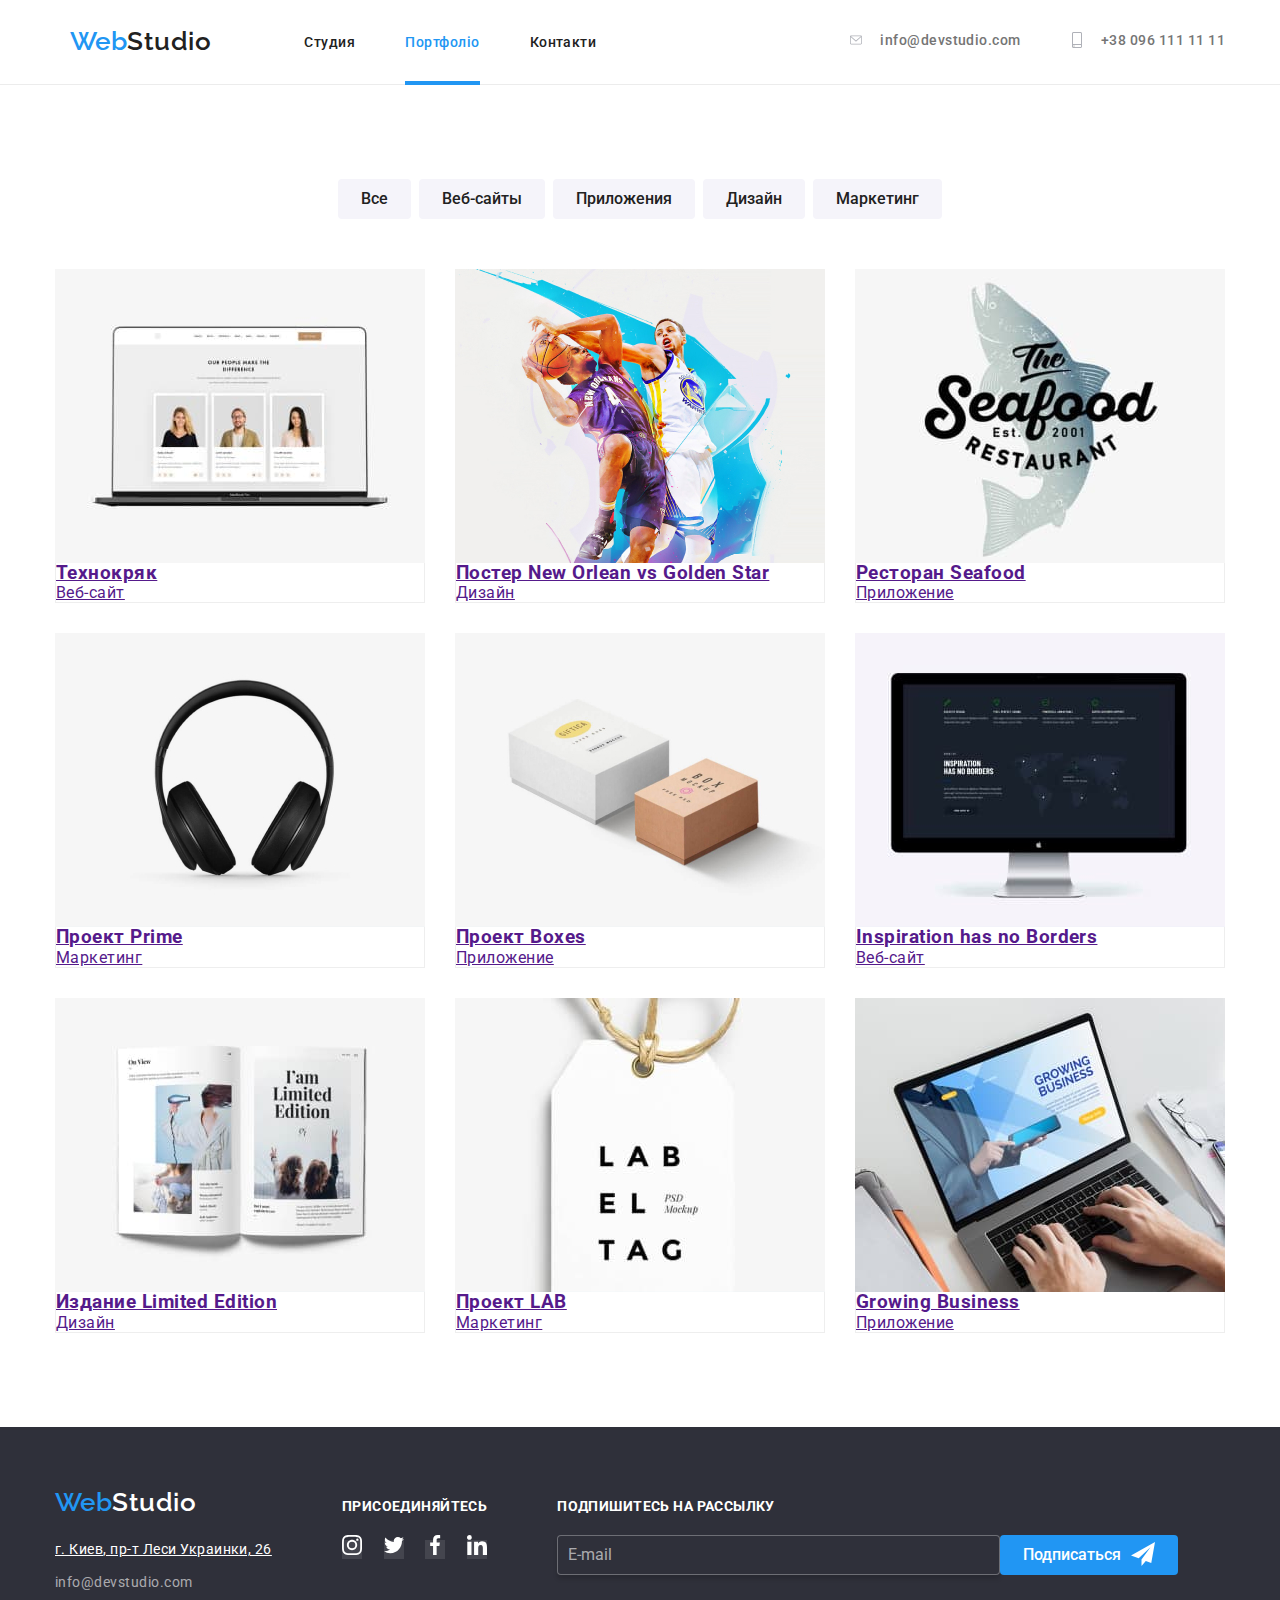
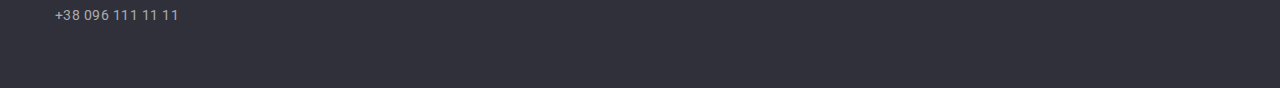
==== commit 7aa23ed1: "header team BEM" ====
--- a/portfolio.html
+++ b/portfolio.html
@@ -23,29 +23,27 @@
     <header class="page-header">
       <div class="container container--flex">
         <nav class="nav-container">
-          <a href="./index.html" class="logo">Web<span class="nav-logo-span">Studio</span> </a>
-          <ul class="site-nav list flex-reset">
-            <li class="item"><a href="./index.html" class="link">Студия</a></li>
-            <li class="item"><a href="./portfolio.html" class="link current">Портфоліо</a></li>
-            <li class="item"><a href="" class="link">Контакти</a></li>
+          <a href="./index.html" class="logo">Web<span class="nav-logo__span">Studio</span> </a>
+          <ul class="site-nav list">
+            <li class="site-nav__item"><a href="./index.html" class="link">Студия</a></li>
+            <li class="site-nav__item"><a href="./portfolio.html" class="link current">Портфоліо</a></li>
+            <li class="site-nav__item"><a href="" class="link">Контакти</a></li>
           </ul>
         </nav>
-        <ul class="site-nav left-side list flex-reset">
+        <ul class="site-nav site-nav--left-side list">
           <li>
             <a href="mailto:info@devstudio.com" class="link contact">
-              <svg class="social-svg smal-icon">
+              <svg class="social-svg social-svg--smal-icon">
                 <use href="./img/spritemin.svg#icon-envelope" width="12" height="16"></use>
               </svg>
-              info@devstudio.com</a
-            >
+              info@devstudio.com</a>
           </li>
           <li class="tel-link">
             <a href="tel:+380961111111" class="link contact">
-              <svg class="social-svg smal-icon">
+              <svg class="social-svg social-svg--smal-icon">
                 <use href="./img/spritemin.svg#icon-smartphone" width="12" height="16"></use>
               </svg>
-              +38 096 111 11 11</a
-            >
+              +38 096 111 11 11</a>
           </li>
         </ul>
       </div>
--- a/css/style.css
+++ b/css/style.css
@@ -266,14 +266,14 @@
 .section-title {
   margin-bottom: 50px;
 }
-.list .team-card-item {
+.list .team-card__item {
   width: calc((100% - 90px) / 4);
   margin-right: 30px;
   box-shadow: 0px 1px 3px rgba(0, 0, 0, 0.12), 0px 1px 1px rgba(0, 0, 0, 0.14),
     0px 2px 1px rgba(0, 0, 0, 0.2);
   border-radius: 0px 0px 4px 4px;
 }
-.list .team-card-item:last-child {
+.list .team-card__item:last-child {
   margin-right: 0;
 }
 .list .studio-card-item:last-child {
--- a/css/main.min.css
+++ b/css/main.min.css
@@ -1,2 +1,2 @@
-:root{--primary-text-color: #212121;--prymary-bg-color: #e5e5e5;--accent-color: #2196f3;--bg-additional-color: #f5f4fa;--secondary-text-color: #ffffff;--paragraf-color: #757575;--footer-bg-color: #2f303a}img{display:block;max-width:100%}ul,h1,h2,h3,p{margin:0;padding:0}.list{list-style:none}.flex-reset{padding:0;margin:0;display:flex;flex-wrap:wrap}.section{padding-bottom:94px;padding-top:94px}.section.no-pudding{padding-bottom:0}.invisible{position:absolute;width:1px;height:1px;margin:-1px;border:0;padding:0;white-space:nowrap;clip-path:inset(100%);clip:rect(0 0 0 0);overflow:hidden}.visually-hidden{position:absolute !important;clip:rect(1px 1px 1px 1px);clip:rect(1px, 1px, 1px, 1px);padding:0 !important;border:0 !important;height:1px !important;width:1px !important;overflow:hidden}body{color:var(--primary-text-color);font-family:roboto, sans-serif;letter-spacing:0.03em}.container{margin-left:auto;margin-right:auto;width:1200px;padding-left:15px;padding-right:15px}.container--flex{display:flex}.logo{font-family:Raleway, sans-serif;font-weight:600;font-size:26px;line-height:1.2;text-decoration:none;color:var(--accent-color)}.nav-logo__span{color:var(--primary-text-color)}svg.smal-icon{width:16px;height:16px}.smal-icon{fill:var(--paragraf-color);margin-right:10px}.list-title-icon::before{content:'';background-repeat:no-repeat;background-color:var(--bg-additional-color);margin-bottom:30px;display:flex;height:120px;width:270px;text-align:center;background-position:center}.link{transition:color 250ms cubic-bezier(0.4, 0, 0.2, 1)}.tel-link{margin-left:50px}.site-nav{display:flex;margin-left:auto}.site-nav li{position:relative}.site-nav .list.left-side{margin-left:auto}.site-nav.list{margin-left:93px}.site-nav.list .item{margin-right:50px}.site-nav .contact+.contact{margin-left:50px}.site-nav.list .item:last-child{margin-right:0}.nav-container{display:flex;align-items:center;padding-left:15px}.site-nav .link{display:block;padding-top:32px;padding-bottom:32px;color:var(--primary-text-color);text-decoration:none;font-weight:500;font-size:14px;display:flex}.site-nav .link:hover,.site-nav .link:focus{color:var(--accent-color)}.site-nav .link.current{color:var(--accent-color)}.site-nav>.link{color:var(--paragraf-color)}.link.current::after{content:'';display:block;height:4px;width:100%;background-color:var(--accent-color);position:absolute;bottom:-1px;right:0}.site-nav .contact{color:#757575}.contact:hover .smal-icon{fill:var(--accent-color)}.page-header{border-bottom:1px solid #ececec}.logo{font-family:Raleway, sans-serif;font-weight:600;font-size:26px;line-height:1.2;text-decoration:none;color:var(--accent-color)}.nav-logo__span{color:var(--primary-text-color)}.item-dark{background-color:var(--bg-additional-color)}.site-nav{display:flex;margin-left:auto}.site-nav li{position:relative}.site-nav .list.left-side{margin-left:auto}.site-nav.list{margin-left:93px}.site-nav.list .item{margin-right:50px}.site-nav .contact+.contact{margin-left:50px}.site-nav.list .item:last-child{margin-right:0}.nav-container{display:flex;align-items:center;padding-left:15px}.site-nav .link{display:block;padding-top:32px;padding-bottom:32px;color:var(--primary-text-color);text-decoration:none;font-weight:500;font-size:14px;display:flex}.site-nav .link:hover,.site-nav .link:focus{color:var(--accent-color)}.site-nav .link.current{color:var(--accent-color)}.site-nav>.link{color:var(--paragraf-color)}.link.current::after{content:'';display:block;height:4px;width:100%;background-color:var(--accent-color);position:absolute;bottom:-1px;right:0}.site-nav .contact{color:#757575}.contact:hover .smal-icon{fill:var(--accent-color)}.button{color:var(--primary-text-color);background-color:var(--bg-additional-color);font-family:inherit;font-weight:500;font-size:16px;line-height:1.6;text-align:center;text-decoration:none;cursor:pointer;border:1px solid transparent;border-radius:4px;padding:6px 22px;transition:color 250ms cubic-bezier(0.4, 0, 0.2, 1),background-color 250ms cubic-bezier(0.4, 0, 0.2, 1),box-shadow cubic-bezier(0.4, 0, 0.2, 1)}.button:hover,.button:focus{color:var(--secondary-text-color);background-color:var(--accent-color);box-shadow:0px 4px 4px rgba(0,0,0,0.15)}.button.primary{color:var(--secondary-text-color);background-color:var(--accent-color)}.button.primary:hover{background-color:#188ce8;box-shadow:0px 4px 4px rgba(0,0,0,0.15)}.button.primary .button-menu{justify-content:center;margin-bottom:50px}.button-menu{justify-content:center;margin-bottom:50px}.button-menu li:not(:last-child){margin-right:8px}.hero{padding-top:200px;padding-bottom:200px;background-image:linear-gradient(to right, rgba(47,48,58,0.4), rgba(47,48,58,0.4)),url(../img/bg.jpg);text-align:center;background-color:#c4c4c4;background-size:cover;background-position:center;max-width:1600px;margin-left:auto;margin-right:auto}.hero-title{font-weight:900;font-size:44px;line-height:1.4;text-align:center;letter-spacing:0.06em;text-transform:uppercase;color:var(--secondary-text-color);margin-bottom:30px;max-width:696px;margin-left:auto;margin-right:auto}.list .studio-card-item{display:flex;flex-wrap:wrap;width:calc((100% - 90px) / 4);margin-right:30px}.card-item-link:hover,.card-item-link:focus{box-shadow:0px 1px 1px rgba(0,0,0,0.12),0px 4px 4px rgba(0,0,0,0.06),1px 4px 6px rgba(0,0,0,0.16)}.card-item-link{display:block;text-decoration:none;list-style:none;color:inherit}.list .team-card-item{width:calc((100% - 90px) / 4);margin-right:30px;box-shadow:0px 1px 3px rgba(0,0,0,0.12),0px 1px 1px rgba(0,0,0,0.14),0px 2px 1px rgba(0,0,0,0.2);border-radius:0px 0px 4px 4px}.list .team-card-item:last-child{margin-right:0}.list .studio-card-item:last-child{margin-right:0}.img-overlay{padding:27px 82px;font-weight:bold;font-size:14px;line-height:1.12;text-align:center;letter-spacing:0.03em;text-transform:uppercase;background:rgba(47,48,58,0.8);width:100%;position:absolute;color:var(--secondary-text-color);transform:translateY(-100%)}.list .card-item{width:calc((100% - 60px) / 3);margin-right:30px;margin-bottom:30px;position:relative;overflow:hidden;transition:box-shadow 250ms cubic-bezier(0.4, 0, 0.2, 1)}.card-item:hover{box-shadow:0px 1px 1px rgba(0,0,0,0.12),0px 4px 4px rgba(0,0,0,0.06),1px 4px 6px rgba(0,0,0,0.16)}.list .card-item:nth-child(3n){margin-right:0}.list .card-item:nth-last-child(-n+3){margin-bottom:0}.list-title{margin-bottom:20px;font-weight:700;font-size:14px;line-height:1.1;letter-spacing:0.03em;text-transform:uppercase}.list-title-light{color:var(--secondary-text-color)}.list-p{font-size:14px;line-height:1.7;color:var(--paragraf-color)}.list-title-icon::before{content:'';background-repeat:no-repeat;background-color:var(--bg-additional-color);margin-bottom:30px;display:flex;height:120px;width:270px;text-align:center;background-position:center}.card li:first-child h3::before{background-image:url(../img/svg/antena.svg)}.card li:nth-child(2) h3::before{background-image:url(../img/svg/clock.svg)}.card li:nth-child(3) h3::before{background-image:url(../img/svg/diagram.svg)}.card li:nth-child(4) h3::before{background-image:url(../img/svg/astronaut.svg)}.card-item{position:relative}.card-container{box-sizing:border-box;padding:32px 30px;background-color:var(--secondary-text-color)}.card-container-center{text-align:center}.card-container-border{border-bottom:1px solid #eeeeee;border-right:1px solid #eeeeee;border-left:1px solid #eeeeee}.card-title{font-weight:500;font-size:16px;line-height:1.2;letter-spacing:0.03em;margin-bottom:10px}.card-p{font-size:16px;line-height:1.2;letter-spacing:0.03em;color:var(--paragraf-color);margin-bottom:16px}.card-img-overlay-wrapper{position:relative;overflow:hidden}.card-item:hover .card-item-overlay{transform:translateY(0%)}.card-item-overlay{font-size:18px;line-height:1.56;letter-spacing:0.03em;background-color:rgba(33,150,243,0.9);position:absolute;top:0;left:0;width:100%;height:100%;color:var(--bg-additional-color);padding:63px 24px;overflow-y:scroll;transform:translateY(100%);transition:transform 250ms cubic-bezier(0.4, 0, 0.2, 1)}.section-title{margin-bottom:50px}.social-list{display:flex;list-style:none;justify-content:space-between;max-height:44px;margin-top:20px;margin-left:auto;margin-right:auto}.social-list-item{width:44px;height:44px;display:flex;border-radius:50%}.social-list-item:not(:last-child){margin-right:10px}.social-list-link{width:100%;height:100%;border-radius:50%;display:flex;justify-content:center;align-content:center;align-items:center;transition:background-color 250ms cubic-bezier(0.4, 0, 0.2, 1)}.social-list-link:hover .social-svg{fill:var(--secondary-text-color)}.social-list-link:hover{background-color:var(--accent-color)}.social-svg{width:20px;height:20px;fill:#afb1b8;transition:fill 250ms cubic-bezier(0.4, 0, 0.2, 1)}.company-icon-list{list-style:none;display:flex}.company-icon-svg{width:106px;height:60px}.company-item-icon{display:flex;width:170px;height:92px;justify-content:center;align-items:center}.company-item-icon:not(:last-child){margin-right:30px}.company-icon-link:hover .company-icon-svg,.company-icon-link:focus .company-icon-svg{fill:var(--accent-color)}footer{background:#2f303a}.footer-logo-span{color:var(--secondary-text-color)}footer .social-list-link{background-color:rgba(255,255,255,0.1)}footer .container{align-items:baseline}.address{margin-top:20px;max-width:230px}.footer-social-link-container{margin-left:70px}.address a{display:flex}.page-footer{background:var(--footer-bg-color);padding-top:60px;padding-bottom:60px}.address .list{display:block}.address-li-botmargin{margin-bottom:9px}.address-p{font-size:14px;font-style:normal;line-height:1.7;text-align:left;color:var(--secondary-text-color)}.address-a{font-size:14px;font-style:normal;line-height:1.7;text-align:left;color:rgba(255,255,255,0.6);text-decoration:none;transition:color 250ms cubic-bezier(0.4, 0, 0.2, 1)}.address-a:hover{color:var(--accent-color)}.company-icon-link{width:100%;height:100%;display:flex;align-items:center;justify-content:center;border:1px solid #afb1b8;border-radius:4px;transition:border-color 250ms cubic-bezier(0.4, 0, 0.2, 1)}.company-icon-link:hover,.company-icon-link:focus{border:1px solid var(--accent-color);cursor:pointer;outline:none}.company-icon-svg{fill:#afb1b8;transition:fill 250ms cubic-bezier(0.4, 0, 0.2, 1)}.company-icon-link:hover .company-icon-svg{fill:var(--accent-color)}footer .social-svg{fill:var(--secondary-text-color)}.footer-form{display:flex;flex-wrap:wrap;margin-left:70px}.footer-input-wrapper{width:100%;display:flex;justify-items:flex-end}.footer-email{box-sizing:border-box;padding:10px;background-color:var(--footer-bg-color);border:1px solid rgba(255,255,255,0.3);box-shadow:0px 4px 4px rgba(0,0,0,0.15);border-radius:4px;width:100%;color:var(--secondary-text-color)}.footer-email::placeholder{font-size:16px;line-height:1.25;color:rgba(255,255,255,0.6);background-color:var(--footer-bg-color)}.footer-btn{display:inline-flex}.footer-btn::after{content:'';display:inline-block;width:24px;height:24px;background-image:url(../img/send.svg);margin-left:10px}.backdrop{position:fixed;top:0;left:0;width:100vw;height:100vh;background-color:rgba(0,0,0,0.2);opacity:1;visibility:visible;pointer-events:auto;transition:opacity 250ms cubic-bezier(0.4, 0, 0.2, 1),visibility 250ms cubic-bezier(0.4, 0, 0.2, 1)}.backdrop.is-hidden{opacity:0;visibility:hidden;pointer-events:none}.modal{position:absolute;top:50%;left:50%;transform:translate(-50%, -50%);background-color:#fff;height:581px;width:528px;border-radius:4px;padding:40px}.modal__close-btn{position:absolute;top:8px;right:8px;width:30px;height:30px;border-radius:50%;background-color:transparent;border-color:transparent;padding:0;cursor:pointer}.close-btn__icon{box-sizing:border-box;position:absolute;top:0;right:0;display:block;width:30px;height:30px;padding:6px;border:1px solid rgba(0,0,0,0.1);border-radius:50%;transition:fill 250ms cubic-bezier(0.4, 0, 0.2, 1)}.close-btn__icon:hover{fill:var(--accent-color)}.modal-form{display:flex;flex-direction:column}.modal-form__title{margin-bottom:30px;font-weight:700;font-size:20px;line-height:1.15;text-align:center;color:var(--primary-text-color)}.modal-form__label{margin-bottom:10px;color:var(--paragraf-color)}.modal-form__input{margin-top:4px;padding:12px 42px;width:100%;outline:none;border:1px solid rgba(33,33,33,0.2);box-sizing:border-box;border-radius:4px}.modal-form__input:focus-within{border:1px solid #2196f3}.modal-form__input-wrapper{position:relative}.modal-form__icon{position:absolute;top:50%;left:14px;transform:translateY(-50%);display:block;fill:#212121}.modal-form__input:focus-within+.modal-form__icon{fill:var(--accent-color)}.modal-form__checkbox-label .modal-form__icon{border:2px solid #212121;border-radius:4px;fill:transparent;outline:none;background-origin:border-box}.modal-form__checkbox-label .modal-form__icon{left:-24px;top:6px}.modal-form__checkbox:checked+.modal-form__icon{fill:white;background-color:var(--accent-color);border:1px solid transparent}.modal-form__textarea{display:block;width:100%;height:120px;resize:none;padding:12px 16px;outline:none;border:1px solid rgba(33,33,33,0.2);box-sizing:border-box;border-radius:4px;margin-top:4px}.modal-form__textarea:focus-within{border:1px solid #2196f3}.modal-form__textarea::placeholder{font-size:12px;line-height:1.16;letter-spacing:0.01em;color:rgba(117,117,117,0.5)}.modal-form__checkbox-label{position:relative;margin-left:36px;margin-bottom:30px}.modal-form-checkbox-link{color:var(--accent-color)}.modal-form__btn{width:200px;margin:0 auto}
+:root{--primary-text-color: #212121;--prymary-bg-color: #e5e5e5;--accent-color: #2196f3;--bg-additional-color: #f5f4fa;--secondary-text-color: #ffffff;--paragraf-color: #757575;--footer-bg-color: #2f303a}ul,h1,h2,h3,p{margin:0;padding:0}.list{list-style:none}.flex-reset{padding:0;margin:0;display:flex;flex-wrap:wrap}.section{padding-bottom:94px;padding-top:94px}.section.no-pudding{padding-bottom:0}img{display:block;max-width:100%}.section-title{margin-bottom:50px;text-align:center}.invisible{position:absolute;width:1px;height:1px;margin:-1px;border:0;padding:0;white-space:nowrap;clip-path:inset(100%);clip:rect(0 0 0 0);overflow:hidden}.visually-hidden{position:absolute !important;clip:rect(1px 1px 1px 1px);clip:rect(1px, 1px, 1px, 1px);padding:0 !important;border:0 !important;height:1px !important;width:1px !important;overflow:hidden}body{color:var(--primary-text-color);font-family:roboto, sans-serif;letter-spacing:0.03em}.container{margin-left:auto;margin-right:auto;width:1200px;padding-left:15px;padding-right:15px}.container--flex{display:flex}.logo{font-family:Raleway, sans-serif;font-weight:600;font-size:26px;line-height:1.2;text-decoration:none;color:var(--accent-color)}.nav-logo__span{color:var(--primary-text-color)}.nav-container{display:flex;align-items:center;padding-left:15px}.site-nav{display:flex}.site-nav__item{position:relative}.site-nav.list{margin-left:93px}.site-nav--left-side.list{margin-left:auto}.site-nav--left-side li:last-child{margin-left:50px}.site-nav__item{margin-right:50px}.site-nav .contact+.contact{margin-left:50px}.site-nav__item:last-child{margin-right:0}.site-nav .link{display:block;padding-top:32px;padding-bottom:32px;color:var(--primary-text-color);text-decoration:none;font-weight:500;font-size:14px;display:flex}.site-nav .link:hover,.site-nav .link:focus{color:var(--accent-color)}.site-nav .link.current{color:var(--accent-color)}.site-nav>.link{color:var(--paragraf-color)}.site-nav .contact{color:#757575}.link.current::after{content:'';display:block;height:4px;width:100%;background-color:var(--accent-color);position:absolute;bottom:-3px;right:0}.link{transition:color 250ms cubic-bezier(0.4, 0, 0.2, 1)}.social-svg--smal-icon{width:16px;height:16px;fill:var(--paragraf-color);margin-right:10px}.contact:hover .social-svg--smal-icon{fill:currentColor}.page-header{border-bottom:1px solid #ececec}.logo{font-family:Raleway, sans-serif;font-weight:600;font-size:26px;line-height:1.2;text-decoration:none;color:var(--accent-color)}.nav-logo__span{color:var(--primary-text-color)}.item-dark{background-color:var(--bg-additional-color)}.nav-container{display:flex;align-items:center;padding-left:15px}.site-nav{display:flex}.site-nav__item{position:relative}.site-nav.list{margin-left:93px}.site-nav--left-side.list{margin-left:auto}.site-nav--left-side li:last-child{margin-left:50px}.site-nav__item{margin-right:50px}.site-nav .contact+.contact{margin-left:50px}.site-nav__item:last-child{margin-right:0}.site-nav .link{display:block;padding-top:32px;padding-bottom:32px;color:var(--primary-text-color);text-decoration:none;font-weight:500;font-size:14px;display:flex}.site-nav .link:hover,.site-nav .link:focus{color:var(--accent-color)}.site-nav .link.current{color:var(--accent-color)}.site-nav>.link{color:var(--paragraf-color)}.site-nav .contact{color:#757575}.link.current::after{content:'';display:block;height:4px;width:100%;background-color:var(--accent-color);position:absolute;bottom:-3px;right:0}.link{transition:color 250ms cubic-bezier(0.4, 0, 0.2, 1)}.social-svg--smal-icon{width:16px;height:16px;fill:var(--paragraf-color);margin-right:10px}.contact:hover .social-svg--smal-icon{fill:currentColor}.button{color:var(--primary-text-color);background-color:var(--bg-additional-color);font-family:inherit;font-weight:500;font-size:16px;line-height:1.6;text-align:center;text-decoration:none;cursor:pointer;border:1px solid transparent;border-radius:4px;padding:6px 22px;transition:color 250ms cubic-bezier(0.4, 0, 0.2, 1),background-color 250ms cubic-bezier(0.4, 0, 0.2, 1),box-shadow cubic-bezier(0.4, 0, 0.2, 1)}.button:hover,.button:focus{color:var(--secondary-text-color);background-color:var(--accent-color);box-shadow:0px 4px 4px rgba(0,0,0,0.15)}.button.primary{color:var(--secondary-text-color);background-color:var(--accent-color)}.button.primary:hover{background-color:#188ce8;box-shadow:0px 4px 4px rgba(0,0,0,0.15)}.button.primary .button-menu{justify-content:center;margin-bottom:50px}.button-menu{justify-content:center;margin-bottom:50px}.button-menu li:not(:last-child){margin-right:8px}.hero{padding-top:200px;padding-bottom:200px;background-image:linear-gradient(to right, rgba(47,48,58,0.4), rgba(47,48,58,0.4)),url(../img/bg.jpg);text-align:center;background-color:#c4c4c4;background-size:cover;background-position:center;max-width:1600px;margin-left:auto;margin-right:auto}.hero-title{font-weight:900;font-size:44px;line-height:1.4;text-align:center;letter-spacing:0.06em;text-transform:uppercase;color:var(--secondary-text-color);margin-bottom:30px;max-width:696px;margin-left:auto;margin-right:auto}.studio-card-item{display:flex;flex-wrap:wrap;width:calc((100% - 90px) / 4);margin-right:30px}.studio-card-item:last-child{margin-right:0}.card-item-link:hover,.card-item-link:focus{box-shadow:0px 1px 1px rgba(0,0,0,0.12),0px 4px 4px rgba(0,0,0,0.06),1px 4px 6px rgba(0,0,0,0.16)}.team-card__item{width:calc((100% - 90px) / 4);margin-right:30px;box-shadow:0px 1px 3px rgba(0,0,0,0.12),0px 1px 1px rgba(0,0,0,0.14),0px 2px 1px rgba(0,0,0,0.2);border-radius:0px 0px 4px 4px}.team-card__item:last-child{margin-right:0}.img-overlay{padding:27px 82px;font-weight:bold;font-size:14px;line-height:1.12;text-align:center;letter-spacing:0.03em;text-transform:uppercase;background:rgba(47,48,58,0.8);width:100%;position:absolute;color:var(--secondary-text-color);transform:translateY(-100%)}.card-item{width:calc((100% - 60px) / 3);margin-right:30px;margin-bottom:30px;position:relative;overflow:hidden;transition:box-shadow 250ms cubic-bezier(0.4, 0, 0.2, 1)}.card-item:hover{box-shadow:0px 1px 1px rgba(0,0,0,0.12),0px 4px 4px rgba(0,0,0,0.06),1px 4px 6px rgba(0,0,0,0.16)}.card-item:nth-child(3n){margin-right:0}.card-item:nth-last-child(-n+3){margin-bottom:0}.list-title{margin-bottom:20px;font-weight:700;font-size:14px;line-height:1.1;letter-spacing:0.03em;text-transform:uppercase}.list-title-light{color:var(--secondary-text-color)}.list-p{font-size:14px;line-height:1.7;color:var(--paragraf-color)}.list-title-icon::before{content:'';background-repeat:no-repeat;background-color:var(--bg-additional-color);margin-bottom:30px;display:flex;height:120px;width:270px;text-align:center;background-position:center}.card li:first-child h3::before{background-image:url(../img/svg/antena.svg)}.card li:nth-child(2) h3::before{background-image:url(../img/svg/clock.svg)}.card li:nth-child(3) h3::before{background-image:url(../img/svg/diagram.svg)}.card li:nth-child(4) h3::before{background-image:url(../img/svg/astronaut.svg)}.card-item{position:relative}.team-card__container{box-sizing:border-box;padding:32px 30px;background-color:var(--secondary-text-color);text-align:center}.card-container-border{border-bottom:1px solid #eeeeee;border-right:1px solid #eeeeee;border-left:1px solid #eeeeee}.team-card__title{font-weight:500;font-size:16px;line-height:1.2;letter-spacing:0.03em;margin-bottom:10px}.team-card__p{font-size:16px;line-height:1.2;letter-spacing:0.03em;color:var(--paragraf-color);margin-bottom:16px}.card-img-overlay-wrapper{position:relative;overflow:hidden}.card-item:hover .card-item-overlay{transform:translateY(0%)}.card-item-overlay{font-size:18px;line-height:1.56;letter-spacing:0.03em;background-color:rgba(33,150,243,0.9);position:absolute;top:0;left:0;width:100%;height:100%;color:var(--bg-additional-color);padding:63px 24px;overflow-y:scroll;transform:translateY(100%);transition:transform 250ms cubic-bezier(0.4, 0, 0.2, 1)}.social-list{display:flex;list-style:none;justify-content:space-between;max-height:44px;margin-top:20px;margin-left:auto;margin-right:auto}.social-list__item{width:44px;height:44px;display:flex;border-radius:50%}.social-list__item:not(:last-child){margin-right:10px}.social-list__link{width:100%;height:100%;border-radius:50%;display:flex;justify-content:center;align-content:center;align-items:center;transition:background-color 250ms cubic-bezier(0.4, 0, 0.2, 1)}.social-list__link:hover .social-svg{fill:var(--secondary-text-color)}.social-list__link:hover{background-color:var(--accent-color)}.social-svg{width:20px;height:20px;fill:#afb1b8;transition:fill 250ms cubic-bezier(0.4, 0, 0.2, 1)}.company-icon-list{list-style:none;display:flex}.company-icon-svg{width:106px;height:60px}.company-item-icon{display:flex;width:170px;height:92px;justify-content:center;align-items:center}.company-item-icon:not(:last-child){margin-right:30px}.company-icon-link:hover .company-icon-svg,.company-icon-link:focus .company-icon-svg{fill:var(--accent-color)}footer{background:#2f303a}.footer-logo-span{color:var(--secondary-text-color)}footer .social-list-link{background-color:rgba(255,255,255,0.1)}footer .container{align-items:baseline}.address{margin-top:20px;max-width:230px}.footer-social-link-container{margin-left:70px}.address a{display:flex}.page-footer{background:var(--footer-bg-color);padding-top:60px;padding-bottom:60px}.address .list{display:block}.address-li-botmargin{margin-bottom:9px}.address-p{font-size:14px;font-style:normal;line-height:1.7;text-align:left;color:var(--secondary-text-color)}.address-a{font-size:14px;font-style:normal;line-height:1.7;text-align:left;color:rgba(255,255,255,0.6);text-decoration:none;transition:color 250ms cubic-bezier(0.4, 0, 0.2, 1)}.address-a:hover{color:var(--accent-color)}.company-icon-link{width:100%;height:100%;display:flex;align-items:center;justify-content:center;border:1px solid #afb1b8;border-radius:4px;transition:border-color 250ms cubic-bezier(0.4, 0, 0.2, 1)}.company-icon-link:hover,.company-icon-link:focus{border:1px solid var(--accent-color);cursor:pointer;outline:none}.company-icon-svg{fill:#afb1b8;transition:fill 250ms cubic-bezier(0.4, 0, 0.2, 1)}.company-icon-link:hover .company-icon-svg{fill:var(--accent-color)}footer .social-svg{fill:var(--secondary-text-color)}.footer-form{display:flex;flex-wrap:wrap;margin-left:70px}.footer-input-wrapper{width:100%;display:flex;justify-items:flex-end}.footer-email{box-sizing:border-box;padding:10px;background-color:var(--footer-bg-color);border:1px solid rgba(255,255,255,0.3);box-shadow:0px 4px 4px rgba(0,0,0,0.15);border-radius:4px;width:100%;color:var(--secondary-text-color)}.footer-email::placeholder{font-size:16px;line-height:1.25;color:rgba(255,255,255,0.6);background-color:var(--footer-bg-color)}.footer-btn{display:inline-flex}.footer-btn::after{content:'';display:inline-block;width:24px;height:24px;background-image:url(../img/send.svg);margin-left:10px}.backdrop{position:fixed;top:0;left:0;width:100vw;height:100vh;background-color:rgba(0,0,0,0.2);opacity:1;visibility:visible;pointer-events:auto;transition:opacity 250ms cubic-bezier(0.4, 0, 0.2, 1),visibility 250ms cubic-bezier(0.4, 0, 0.2, 1)}.backdrop.is-hidden{opacity:0;visibility:hidden;pointer-events:none}.modal{position:absolute;top:50%;left:50%;transform:translate(-50%, -50%);background-color:#fff;height:581px;width:528px;border-radius:4px;padding:40px}.modal__close-btn{position:absolute;top:8px;right:8px;width:30px;height:30px;border-radius:50%;background-color:transparent;border-color:transparent;padding:0;cursor:pointer}.close-btn__icon{box-sizing:border-box;position:absolute;top:0;right:0;display:block;width:30px;height:30px;padding:6px;border:1px solid rgba(0,0,0,0.1);border-radius:50%;transition:fill 250ms cubic-bezier(0.4, 0, 0.2, 1)}.close-btn__icon:hover{fill:var(--accent-color)}.modal-form{display:flex;flex-direction:column}.modal-form__title{margin-bottom:30px;font-weight:700;font-size:20px;line-height:1.15;text-align:center;color:var(--primary-text-color)}.modal-form__label{margin-bottom:10px;color:var(--paragraf-color)}.modal-form__input{margin-top:4px;padding:12px 42px;width:100%;outline:none;border:1px solid rgba(33,33,33,0.2);box-sizing:border-box;border-radius:4px}.modal-form__input:focus-within{border:1px solid #2196f3}.modal-form__input-wrapper{position:relative}.modal-form__icon{position:absolute;top:50%;left:14px;transform:translateY(-50%);display:block;fill:#212121}.modal-form__input:focus-within+.modal-form__icon{fill:var(--accent-color)}.modal-form__checkbox-label .modal-form__icon{border:2px solid #212121;border-radius:4px;fill:transparent;outline:none;background-origin:border-box}.modal-form__checkbox-label .modal-form__icon{left:-24px;top:6px}.modal-form__checkbox:checked+.modal-form__icon{fill:white;background-color:var(--accent-color);border:1px solid transparent}.modal-form__textarea{display:block;width:100%;height:120px;resize:none;padding:12px 16px;outline:none;border:1px solid rgba(33,33,33,0.2);box-sizing:border-box;border-radius:4px;margin-top:4px}.modal-form__textarea:focus-within{border:1px solid #2196f3}.modal-form__textarea::placeholder{font-size:12px;line-height:1.16;letter-spacing:0.01em;color:rgba(117,117,117,0.5)}.modal-form__checkbox-label{position:relative;margin-left:36px;margin-bottom:30px}.modal-form-checkbox-link{color:var(--accent-color)}.modal-form__btn{width:200px;margin:0 auto}
 /*# sourceMappingURL=main.min.css.map */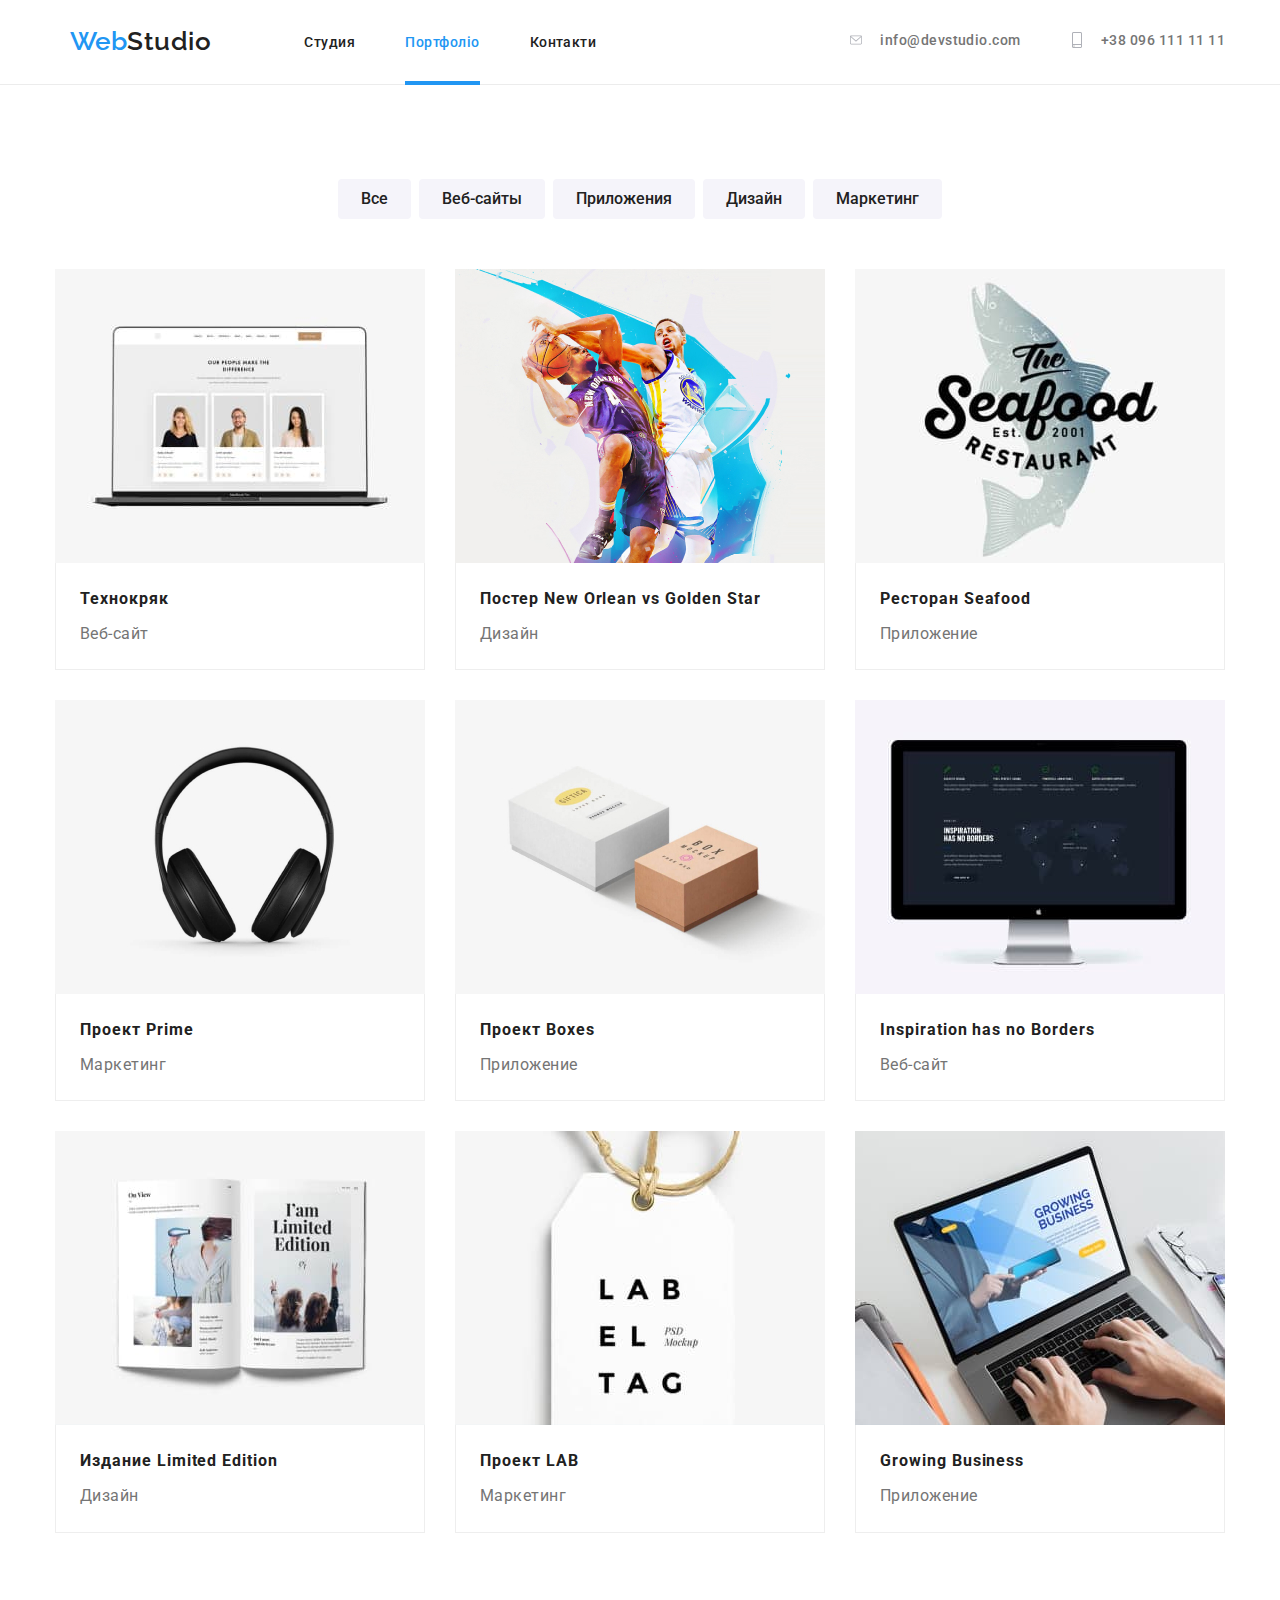
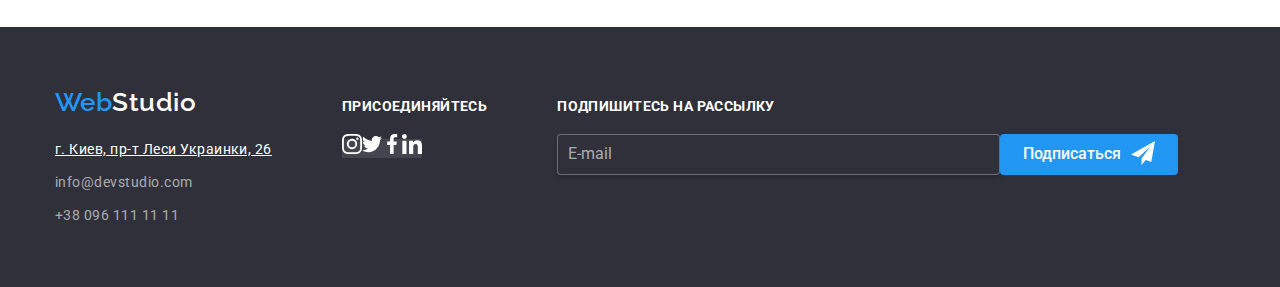
==== commit 5566e12d: "bem header and team done" ====
--- a/portfolio.html
+++ b/portfolio.html
@@ -59,10 +59,9 @@
             <li><button class="button">Дизайн</button></li>
             <li><button class="button">Маркетинг</button></li>
           </ul>
-          <ul class="list card flex-reset">
-           
-            <li class="card-item">
-              <a class="card-item-link" href="">
+          <ul class="card list flex-reset">
+            <li class="card-item">
+              <a class="link" href="">
                 <div class="card-img-overlay-wrapper">
                   <p class="card-item-overlay">Технокряк это современная площадка распространения коронавируса. Компании используют эту
                     платформу для цифрового
@@ -70,121 +69,121 @@
                   <img src="./img/portfolio_img1.jpg" alt="portfolio_img1" width="370" />
                 </div>
                
-              <div class="card-container card-container-border">
-                <h3 class="card-title">Технокряк</h3>
-                <p class="card-p">Веб-сайт</p>
+              <div class="card__container card-container-border">
+                <h3 class="card__title">Технокряк</h3>
+                <p class="card__p">Веб-сайт</p>
               </div>
               </a>
             </li>
             <li class="card-item">
-              <a class="card-item-link" href="">
+              <a class="link" href="">
                 <div class="card-img-overlay-wrapper">
                   <p class="card-item-overlay">Технокряк это современная площадка распространения коронавируса. Компании используют эту
                     платформу для цифрового
                     шпионажа и атак на защищённые сервера конкурентов.</p>
                 <img src="./img/portfolio_img2.jpg" alt="portfolio_img2" width="370" />
                 </div>
-                <div class="card-container card-container-border">
-                  <h3 class="card-title">Постер New Orlean vs Golden Star</h3>
-                  <p class="card-p">Дизайн</p>
-                </div>
-              </a>
-            </li>
-            <li class="card-item">
-              <a class="card-item-link" href="">
+                <div class="card__container card-container-border">
+                  <h3 class="card__title">Постер New Orlean vs Golden Star</h3>
+                  <p class="card__p">Дизайн</p>
+                </div>
+              </a>
+            </li>
+            <li class="card-item">
+              <a class="link" href="">
                 <div class="card-img-overlay-wrapper">
                   <p class="card-item-overlay">Технокряк это современная площадка распространения коронавируса. Компании используют эту
                     платформу для цифрового
                     шпионажа и атак на защищённые сервера конкурентов.</p>
                 <img src="./img/portfolio_img3.jpg" alt="portfolio_img3" width="370" />
                 </div>
-                <div class="card-container card-container-border">
-                  <h3 class="card-title">Ресторан Seafood</h3>
-                  <p class="card-p">Приложение</p>
-                </div>
-              </a>
-            </li>
-            <li class="card-item">
-              <a class="card-item-link" href="">
+                <div class="card__container card-container-border">
+                  <h3 class="card__title">Ресторан Seafood</h3>
+                  <p class="card__p">Приложение</p>
+                </div>
+              </a>
+            </li>
+            <li class="card-item">
+              <a class="link" href="">
                 <div class="card-img-overlay-wrapper">
                   <p class="card-item-overlay">Технокряк это современная площадка распространения коронавируса. Компании используют эту
                     платформу для цифрового
                     шпионажа и атак на защищённые сервера конкурентов.</p>
                 <img src="./img/portfolio_img4.jpg" alt="portfolio_img4" width="370" />
                 </div>
-                <div class="card-container card-container-border">
-                  <h3 class="card-title">Проект Prime</h3>
-                  <p class="card-p">Маркетинг</p>
-                </div>
-              </a>
-            </li>
-            <li class="card-item">
-              <a class="card-item-link" href="">
+                <div class="card__container card-container-border">
+                  <h3 class="card__title">Проект Prime</h3>
+                  <p class="card__p">Маркетинг</p>
+                </div>
+              </a>
+            </li>
+            <li class="card-item">
+              <a class="link" href="">
                 <div class="card-img-overlay-wrapper">
                   <p class="card-item-overlay">Технокряк это современная площадка распространения коронавируса. Компании используют эту
                     платформу для цифрового
                     шпионажа и атак на защищённые сервера конкурентов.</p>
                 <img src="./img/portfolio_img5.jpg" alt="portfolio_img5" width="370" />
                 </div>
-                <div class="card-container card-container-border">
-                  <h3 class="card-title">Проект Boxes</h3>
-                  <p class="card-p">Приложение</p>
-                </div>
-              </a>
-            </li>
-            <li class="card-item">
-              <a class="card-item-link" href="">
+                <div class="card__container card-container-border">
+                  <h3 class="card__title">Проект Boxes</h3>
+                  <p class="card__p">Приложение</p>
+                </div>
+              </a>
+            </li>
+            <li class="card-item">
+              <a class="link" href="">
                 <div class="card-img-overlay-wrapper">
                   <p class="card-item-overlay">Технокряк это современная площадка распространения коронавируса. Компании используют эту
                     платформу для цифрового
                     шпионажа и атак на защищённые сервера конкурентов.</p>
                 <img src="./img/portfolio_img6.jpg" alt="portfolio_img6" width="370" />
                 </div>
-                <div class="card-container card-container-border">
-                  <h3 class="card-title">Inspiration has no Borders</h3>
-                  <p class="card-p">Веб-сайт</p>
-                </div>
-              </a>
-            </li>
-            <li class="card-item">
-              <a class="card-item-link" href="">
+                <div class="card__container card-container-border">
+                  <h3 class="card__title">Inspiration has no Borders</h3>
+                  <p class="card__p">Веб-сайт</p>
+                </div>
+              </a>
+            </li>
+            <li class="card-item">
+              <a class="link" href="">
                 <div class="card-img-overlay-wrapper">
                   <p class="card-item-overlay">Технокряк это современная площадка распространения коронавируса. Компании используют эту
                     платформу для цифрового
                     шпионажа и атак на защищённые сервера конкурентов.</p>
                 <img src="./img/portfolio_img7.jpg" alt="portfolio_img7" width="370" />
                 </div>
-                <div class="card-container card-container-border">
-                  <h3 class="card-title">Издание Limited Edition</h3>
-                  <p class="card-p">Дизайн</p>
-                </div>
-              </a>
-            </li>
-            <li class="card-item">
-              <a class="card-item-link" href="">
+                <div class="card__container card-container-border">
+                  <h3 class="card__title">Издание Limited Edition</h3>
+                  <p class="card__p">Дизайн</p>
+                </div>
+              </a>
+            </li>
+            <li class="card-item">
+              <a class="link" href="">
                 <div class="card-img-overlay-wrapper">
                   <p class="card-item-overlay">Технокряк это современная площадка распространения коронавируса. Компании используют эту
                     платформу для цифрового
                     шпионажа и атак на защищённые сервера конкурентов.</p>
                 <img src="./img/portfolio_img8.jpg" alt="portfolio_img8" width="370" />
                 </div>
-                <div class="card-container card-container-border">
-                  <h3 class="card-title">Проект LAB</h3>
-                  <p class="card-p">Маркетинг</p>
-                </div>
-              </a>
-            </li>
-            <li class="card-item">
-            <a class="card-item-link" href="">
+                <div class="card__container card-container-border">
+                  <h3 class="card__title">Проект LAB</h3>
+                  <p class="card__p">Маркетинг</p>
+                </div>
+              </a>
+            </li>
+            <li class="card-item">
+            <a class="link" href="">
                 <div class="card-img-overlay-wrapper">
                   <p class="card-item-overlay">Технокряк это современная площадка распространения коронавируса. Компании используют эту
                     платформу для цифрового
                     шпионажа и атак на защищённые сервера конкурентов.</p>
                 <img src="./img/portfolio_img9.jpg" alt="portfolio_img9" width="370" />
                 </div>
-                <div class="card-container card-container-border">
-                  <h3 class="card-title">Growing Business</h3>
-                  <p class="card-p">Приложение</p>
+                <div class="card__container card-container-border">
+                  <h3 class="card__title">Growing Business</h3>
+                  <p class="card__p">Приложение</p>
                 </div>
               </a>
             </li>
--- a/css/main.min.css
+++ b/css/main.min.css
@@ -1,2 +1,2 @@
-:root{--primary-text-color: #212121;--prymary-bg-color: #e5e5e5;--accent-color: #2196f3;--bg-additional-color: #f5f4fa;--secondary-text-color: #ffffff;--paragraf-color: #757575;--footer-bg-color: #2f303a}ul,h1,h2,h3,p{margin:0;padding:0}.list{list-style:none}.flex-reset{padding:0;margin:0;display:flex;flex-wrap:wrap}.section{padding-bottom:94px;padding-top:94px}.section.no-pudding{padding-bottom:0}img{display:block;max-width:100%}.section-title{margin-bottom:50px;text-align:center}.invisible{position:absolute;width:1px;height:1px;margin:-1px;border:0;padding:0;white-space:nowrap;clip-path:inset(100%);clip:rect(0 0 0 0);overflow:hidden}.visually-hidden{position:absolute !important;clip:rect(1px 1px 1px 1px);clip:rect(1px, 1px, 1px, 1px);padding:0 !important;border:0 !important;height:1px !important;width:1px !important;overflow:hidden}body{color:var(--primary-text-color);font-family:roboto, sans-serif;letter-spacing:0.03em}.container{margin-left:auto;margin-right:auto;width:1200px;padding-left:15px;padding-right:15px}.container--flex{display:flex}.logo{font-family:Raleway, sans-serif;font-weight:600;font-size:26px;line-height:1.2;text-decoration:none;color:var(--accent-color)}.nav-logo__span{color:var(--primary-text-color)}.nav-container{display:flex;align-items:center;padding-left:15px}.site-nav{display:flex}.site-nav__item{position:relative}.site-nav.list{margin-left:93px}.site-nav--left-side.list{margin-left:auto}.site-nav--left-side li:last-child{margin-left:50px}.site-nav__item{margin-right:50px}.site-nav .contact+.contact{margin-left:50px}.site-nav__item:last-child{margin-right:0}.site-nav .link{display:block;padding-top:32px;padding-bottom:32px;color:var(--primary-text-color);text-decoration:none;font-weight:500;font-size:14px;display:flex}.site-nav .link:hover,.site-nav .link:focus{color:var(--accent-color)}.site-nav .link.current{color:var(--accent-color)}.site-nav>.link{color:var(--paragraf-color)}.site-nav .contact{color:#757575}.link.current::after{content:'';display:block;height:4px;width:100%;background-color:var(--accent-color);position:absolute;bottom:-3px;right:0}.link{transition:color 250ms cubic-bezier(0.4, 0, 0.2, 1)}.social-svg--smal-icon{width:16px;height:16px;fill:var(--paragraf-color);margin-right:10px}.contact:hover .social-svg--smal-icon{fill:currentColor}.page-header{border-bottom:1px solid #ececec}.logo{font-family:Raleway, sans-serif;font-weight:600;font-size:26px;line-height:1.2;text-decoration:none;color:var(--accent-color)}.nav-logo__span{color:var(--primary-text-color)}.item-dark{background-color:var(--bg-additional-color)}.nav-container{display:flex;align-items:center;padding-left:15px}.site-nav{display:flex}.site-nav__item{position:relative}.site-nav.list{margin-left:93px}.site-nav--left-side.list{margin-left:auto}.site-nav--left-side li:last-child{margin-left:50px}.site-nav__item{margin-right:50px}.site-nav .contact+.contact{margin-left:50px}.site-nav__item:last-child{margin-right:0}.site-nav .link{display:block;padding-top:32px;padding-bottom:32px;color:var(--primary-text-color);text-decoration:none;font-weight:500;font-size:14px;display:flex}.site-nav .link:hover,.site-nav .link:focus{color:var(--accent-color)}.site-nav .link.current{color:var(--accent-color)}.site-nav>.link{color:var(--paragraf-color)}.site-nav .contact{color:#757575}.link.current::after{content:'';display:block;height:4px;width:100%;background-color:var(--accent-color);position:absolute;bottom:-3px;right:0}.link{transition:color 250ms cubic-bezier(0.4, 0, 0.2, 1)}.social-svg--smal-icon{width:16px;height:16px;fill:var(--paragraf-color);margin-right:10px}.contact:hover .social-svg--smal-icon{fill:currentColor}.button{color:var(--primary-text-color);background-color:var(--bg-additional-color);font-family:inherit;font-weight:500;font-size:16px;line-height:1.6;text-align:center;text-decoration:none;cursor:pointer;border:1px solid transparent;border-radius:4px;padding:6px 22px;transition:color 250ms cubic-bezier(0.4, 0, 0.2, 1),background-color 250ms cubic-bezier(0.4, 0, 0.2, 1),box-shadow cubic-bezier(0.4, 0, 0.2, 1)}.button:hover,.button:focus{color:var(--secondary-text-color);background-color:var(--accent-color);box-shadow:0px 4px 4px rgba(0,0,0,0.15)}.button.primary{color:var(--secondary-text-color);background-color:var(--accent-color)}.button.primary:hover{background-color:#188ce8;box-shadow:0px 4px 4px rgba(0,0,0,0.15)}.button.primary .button-menu{justify-content:center;margin-bottom:50px}.button-menu{justify-content:center;margin-bottom:50px}.button-menu li:not(:last-child){margin-right:8px}.hero{padding-top:200px;padding-bottom:200px;background-image:linear-gradient(to right, rgba(47,48,58,0.4), rgba(47,48,58,0.4)),url(../img/bg.jpg);text-align:center;background-color:#c4c4c4;background-size:cover;background-position:center;max-width:1600px;margin-left:auto;margin-right:auto}.hero-title{font-weight:900;font-size:44px;line-height:1.4;text-align:center;letter-spacing:0.06em;text-transform:uppercase;color:var(--secondary-text-color);margin-bottom:30px;max-width:696px;margin-left:auto;margin-right:auto}.studio-card-item{display:flex;flex-wrap:wrap;width:calc((100% - 90px) / 4);margin-right:30px}.studio-card-item:last-child{margin-right:0}.card-item-link:hover,.card-item-link:focus{box-shadow:0px 1px 1px rgba(0,0,0,0.12),0px 4px 4px rgba(0,0,0,0.06),1px 4px 6px rgba(0,0,0,0.16)}.team-card__item{width:calc((100% - 90px) / 4);margin-right:30px;box-shadow:0px 1px 3px rgba(0,0,0,0.12),0px 1px 1px rgba(0,0,0,0.14),0px 2px 1px rgba(0,0,0,0.2);border-radius:0px 0px 4px 4px}.team-card__item:last-child{margin-right:0}.img-overlay{padding:27px 82px;font-weight:bold;font-size:14px;line-height:1.12;text-align:center;letter-spacing:0.03em;text-transform:uppercase;background:rgba(47,48,58,0.8);width:100%;position:absolute;color:var(--secondary-text-color);transform:translateY(-100%)}.card-item{width:calc((100% - 60px) / 3);margin-right:30px;margin-bottom:30px;position:relative;overflow:hidden;transition:box-shadow 250ms cubic-bezier(0.4, 0, 0.2, 1)}.card-item:hover{box-shadow:0px 1px 1px rgba(0,0,0,0.12),0px 4px 4px rgba(0,0,0,0.06),1px 4px 6px rgba(0,0,0,0.16)}.card-item:nth-child(3n){margin-right:0}.card-item:nth-last-child(-n+3){margin-bottom:0}.list-title{margin-bottom:20px;font-weight:700;font-size:14px;line-height:1.1;letter-spacing:0.03em;text-transform:uppercase}.list-title-light{color:var(--secondary-text-color)}.list-p{font-size:14px;line-height:1.7;color:var(--paragraf-color)}.list-title-icon::before{content:'';background-repeat:no-repeat;background-color:var(--bg-additional-color);margin-bottom:30px;display:flex;height:120px;width:270px;text-align:center;background-position:center}.card li:first-child h3::before{background-image:url(../img/svg/antena.svg)}.card li:nth-child(2) h3::before{background-image:url(../img/svg/clock.svg)}.card li:nth-child(3) h3::before{background-image:url(../img/svg/diagram.svg)}.card li:nth-child(4) h3::before{background-image:url(../img/svg/astronaut.svg)}.card-item{position:relative}.team-card__container{box-sizing:border-box;padding:32px 30px;background-color:var(--secondary-text-color);text-align:center}.card-container-border{border-bottom:1px solid #eeeeee;border-right:1px solid #eeeeee;border-left:1px solid #eeeeee}.team-card__title{font-weight:500;font-size:16px;line-height:1.2;letter-spacing:0.03em;margin-bottom:10px}.team-card__p{font-size:16px;line-height:1.2;letter-spacing:0.03em;color:var(--paragraf-color);margin-bottom:16px}.card-img-overlay-wrapper{position:relative;overflow:hidden}.card-item:hover .card-item-overlay{transform:translateY(0%)}.card-item-overlay{font-size:18px;line-height:1.56;letter-spacing:0.03em;background-color:rgba(33,150,243,0.9);position:absolute;top:0;left:0;width:100%;height:100%;color:var(--bg-additional-color);padding:63px 24px;overflow-y:scroll;transform:translateY(100%);transition:transform 250ms cubic-bezier(0.4, 0, 0.2, 1)}.social-list{display:flex;list-style:none;justify-content:space-between;max-height:44px;margin-top:20px;margin-left:auto;margin-right:auto}.social-list__item{width:44px;height:44px;display:flex;border-radius:50%}.social-list__item:not(:last-child){margin-right:10px}.social-list__link{width:100%;height:100%;border-radius:50%;display:flex;justify-content:center;align-content:center;align-items:center;transition:background-color 250ms cubic-bezier(0.4, 0, 0.2, 1)}.social-list__link:hover .social-svg{fill:var(--secondary-text-color)}.social-list__link:hover{background-color:var(--accent-color)}.social-svg{width:20px;height:20px;fill:#afb1b8;transition:fill 250ms cubic-bezier(0.4, 0, 0.2, 1)}.company-icon-list{list-style:none;display:flex}.company-icon-svg{width:106px;height:60px}.company-item-icon{display:flex;width:170px;height:92px;justify-content:center;align-items:center}.company-item-icon:not(:last-child){margin-right:30px}.company-icon-link:hover .company-icon-svg,.company-icon-link:focus .company-icon-svg{fill:var(--accent-color)}footer{background:#2f303a}.footer-logo-span{color:var(--secondary-text-color)}footer .social-list-link{background-color:rgba(255,255,255,0.1)}footer .container{align-items:baseline}.address{margin-top:20px;max-width:230px}.footer-social-link-container{margin-left:70px}.address a{display:flex}.page-footer{background:var(--footer-bg-color);padding-top:60px;padding-bottom:60px}.address .list{display:block}.address-li-botmargin{margin-bottom:9px}.address-p{font-size:14px;font-style:normal;line-height:1.7;text-align:left;color:var(--secondary-text-color)}.address-a{font-size:14px;font-style:normal;line-height:1.7;text-align:left;color:rgba(255,255,255,0.6);text-decoration:none;transition:color 250ms cubic-bezier(0.4, 0, 0.2, 1)}.address-a:hover{color:var(--accent-color)}.company-icon-link{width:100%;height:100%;display:flex;align-items:center;justify-content:center;border:1px solid #afb1b8;border-radius:4px;transition:border-color 250ms cubic-bezier(0.4, 0, 0.2, 1)}.company-icon-link:hover,.company-icon-link:focus{border:1px solid var(--accent-color);cursor:pointer;outline:none}.company-icon-svg{fill:#afb1b8;transition:fill 250ms cubic-bezier(0.4, 0, 0.2, 1)}.company-icon-link:hover .company-icon-svg{fill:var(--accent-color)}footer .social-svg{fill:var(--secondary-text-color)}.footer-form{display:flex;flex-wrap:wrap;margin-left:70px}.footer-input-wrapper{width:100%;display:flex;justify-items:flex-end}.footer-email{box-sizing:border-box;padding:10px;background-color:var(--footer-bg-color);border:1px solid rgba(255,255,255,0.3);box-shadow:0px 4px 4px rgba(0,0,0,0.15);border-radius:4px;width:100%;color:var(--secondary-text-color)}.footer-email::placeholder{font-size:16px;line-height:1.25;color:rgba(255,255,255,0.6);background-color:var(--footer-bg-color)}.footer-btn{display:inline-flex}.footer-btn::after{content:'';display:inline-block;width:24px;height:24px;background-image:url(../img/send.svg);margin-left:10px}.backdrop{position:fixed;top:0;left:0;width:100vw;height:100vh;background-color:rgba(0,0,0,0.2);opacity:1;visibility:visible;pointer-events:auto;transition:opacity 250ms cubic-bezier(0.4, 0, 0.2, 1),visibility 250ms cubic-bezier(0.4, 0, 0.2, 1)}.backdrop.is-hidden{opacity:0;visibility:hidden;pointer-events:none}.modal{position:absolute;top:50%;left:50%;transform:translate(-50%, -50%);background-color:#fff;height:581px;width:528px;border-radius:4px;padding:40px}.modal__close-btn{position:absolute;top:8px;right:8px;width:30px;height:30px;border-radius:50%;background-color:transparent;border-color:transparent;padding:0;cursor:pointer}.close-btn__icon{box-sizing:border-box;position:absolute;top:0;right:0;display:block;width:30px;height:30px;padding:6px;border:1px solid rgba(0,0,0,0.1);border-radius:50%;transition:fill 250ms cubic-bezier(0.4, 0, 0.2, 1)}.close-btn__icon:hover{fill:var(--accent-color)}.modal-form{display:flex;flex-direction:column}.modal-form__title{margin-bottom:30px;font-weight:700;font-size:20px;line-height:1.15;text-align:center;color:var(--primary-text-color)}.modal-form__label{margin-bottom:10px;color:var(--paragraf-color)}.modal-form__input{margin-top:4px;padding:12px 42px;width:100%;outline:none;border:1px solid rgba(33,33,33,0.2);box-sizing:border-box;border-radius:4px}.modal-form__input:focus-within{border:1px solid #2196f3}.modal-form__input-wrapper{position:relative}.modal-form__icon{position:absolute;top:50%;left:14px;transform:translateY(-50%);display:block;fill:#212121}.modal-form__input:focus-within+.modal-form__icon{fill:var(--accent-color)}.modal-form__checkbox-label .modal-form__icon{border:2px solid #212121;border-radius:4px;fill:transparent;outline:none;background-origin:border-box}.modal-form__checkbox-label .modal-form__icon{left:-24px;top:6px}.modal-form__checkbox:checked+.modal-form__icon{fill:white;background-color:var(--accent-color);border:1px solid transparent}.modal-form__textarea{display:block;width:100%;height:120px;resize:none;padding:12px 16px;outline:none;border:1px solid rgba(33,33,33,0.2);box-sizing:border-box;border-radius:4px;margin-top:4px}.modal-form__textarea:focus-within{border:1px solid #2196f3}.modal-form__textarea::placeholder{font-size:12px;line-height:1.16;letter-spacing:0.01em;color:rgba(117,117,117,0.5)}.modal-form__checkbox-label{position:relative;margin-left:36px;margin-bottom:30px}.modal-form-checkbox-link{color:var(--accent-color)}.modal-form__btn{width:200px;margin:0 auto}
+:root{--primary-text-color: #212121;--prymary-bg-color: #e5e5e5;--accent-color: #2196f3;--bg-additional-color: #f5f4fa;--secondary-text-color: #ffffff;--paragraf-color: #757575;--footer-bg-color: #2f303a}ul,h1,h2,h3,p{margin:0;padding:0}.list{list-style:none}.flex-reset{padding:0;margin:0;display:flex;flex-wrap:wrap}.section{padding-bottom:94px;padding-top:94px}.section.no-pudding{padding-bottom:0}img{display:block;max-width:100%}.section-title{margin-bottom:50px;text-align:center}.link{display:block;text-decoration:none}.invisible{position:absolute;width:1px;height:1px;margin:-1px;border:0;padding:0;white-space:nowrap;clip-path:inset(100%);clip:rect(0 0 0 0);overflow:hidden}.visually-hidden{position:absolute !important;clip:rect(1px 1px 1px 1px);clip:rect(1px, 1px, 1px, 1px);padding:0 !important;border:0 !important;height:1px !important;width:1px !important;overflow:hidden}body{color:var(--primary-text-color);font-family:roboto, sans-serif;letter-spacing:0.03em}.container{margin-left:auto;margin-right:auto;width:1200px;padding-left:15px;padding-right:15px}.container--flex{display:flex}.logo{font-family:Raleway, sans-serif;font-weight:600;font-size:26px;line-height:1.2;text-decoration:none;color:var(--accent-color)}.nav-logo__span{color:var(--primary-text-color)}.nav-container{display:flex;align-items:center;padding-left:15px}.site-nav{display:flex}.site-nav__item{position:relative}.site-nav.list{margin-left:93px}.site-nav--left-side.list{margin-left:auto}.site-nav--left-side li:last-child{margin-left:50px}.site-nav__item{margin-right:50px}.site-nav .contact+.contact{margin-left:50px}.site-nav__item:last-child{margin-right:0}.site-nav .link{display:block;padding-top:32px;padding-bottom:32px;color:var(--primary-text-color);text-decoration:none;font-weight:500;font-size:14px;display:flex}.site-nav .link:hover,.site-nav .link:focus{color:var(--accent-color)}.site-nav .link.current{color:var(--accent-color)}.site-nav>.link{color:var(--paragraf-color)}.site-nav .contact{color:#757575}.link.current::after{content:'';display:block;height:4px;width:100%;background-color:var(--accent-color);position:absolute;bottom:-3px;right:0}.link{transition:color 250ms cubic-bezier(0.4, 0, 0.2, 1)}.social-svg--smal-icon{width:16px;height:16px;fill:var(--paragraf-color);margin-right:10px}.contact:hover .social-svg--smal-icon{fill:currentColor}.page-header{border-bottom:1px solid #ececec}.logo{font-family:Raleway, sans-serif;font-weight:600;font-size:26px;line-height:1.2;text-decoration:none;color:var(--accent-color)}.nav-logo__span{color:var(--primary-text-color)}.item-dark{background-color:var(--bg-additional-color)}.nav-container{display:flex;align-items:center;padding-left:15px}.site-nav{display:flex}.site-nav__item{position:relative}.site-nav.list{margin-left:93px}.site-nav--left-side.list{margin-left:auto}.site-nav--left-side li:last-child{margin-left:50px}.site-nav__item{margin-right:50px}.site-nav .contact+.contact{margin-left:50px}.site-nav__item:last-child{margin-right:0}.site-nav .link{display:block;padding-top:32px;padding-bottom:32px;color:var(--primary-text-color);text-decoration:none;font-weight:500;font-size:14px;display:flex}.site-nav .link:hover,.site-nav .link:focus{color:var(--accent-color)}.site-nav .link.current{color:var(--accent-color)}.site-nav>.link{color:var(--paragraf-color)}.site-nav .contact{color:#757575}.link.current::after{content:'';display:block;height:4px;width:100%;background-color:var(--accent-color);position:absolute;bottom:-3px;right:0}.link{transition:color 250ms cubic-bezier(0.4, 0, 0.2, 1)}.social-svg--smal-icon{width:16px;height:16px;fill:var(--paragraf-color);margin-right:10px}.contact:hover .social-svg--smal-icon{fill:currentColor}.button{color:var(--primary-text-color);background-color:var(--bg-additional-color);font-family:inherit;font-weight:500;font-size:16px;line-height:1.6;text-align:center;text-decoration:none;cursor:pointer;border:1px solid transparent;border-radius:4px;padding:6px 22px;transition:color 250ms cubic-bezier(0.4, 0, 0.2, 1),background-color 250ms cubic-bezier(0.4, 0, 0.2, 1),box-shadow cubic-bezier(0.4, 0, 0.2, 1)}.button:hover,.button:focus{color:var(--secondary-text-color);background-color:var(--accent-color);box-shadow:0px 4px 4px rgba(0,0,0,0.15)}.button.primary{color:var(--secondary-text-color);background-color:var(--accent-color)}.button.primary:hover{background-color:#188ce8;box-shadow:0px 4px 4px rgba(0,0,0,0.15)}.button.primary .button-menu{justify-content:center;margin-bottom:50px}.button-menu{justify-content:center;margin-bottom:50px}.button-menu li:not(:last-child){margin-right:8px}.hero{padding-top:200px;padding-bottom:200px;background-image:linear-gradient(to right, rgba(47,48,58,0.4), rgba(47,48,58,0.4)),url(../img/bg.jpg);text-align:center;background-color:#c4c4c4;background-size:cover;background-position:center;max-width:1600px;margin-left:auto;margin-right:auto}.hero-title{font-weight:900;font-size:44px;line-height:1.4;text-align:center;letter-spacing:0.06em;text-transform:uppercase;color:var(--secondary-text-color);margin-bottom:30px;max-width:696px;margin-left:auto;margin-right:auto}.studio-card-item{display:flex;flex-wrap:wrap;width:calc((100% - 90px) / 4);margin-right:30px}.studio-card-item:last-child{margin-right:0}.card-item-link:hover,.card-item-link:focus{box-shadow:0px 1px 1px rgba(0,0,0,0.12),0px 4px 4px rgba(0,0,0,0.06),1px 4px 6px rgba(0,0,0,0.16)}.team-card__item{width:calc((100% - 90px) / 4);margin-right:30px;box-shadow:0px 1px 3px rgba(0,0,0,0.12),0px 1px 1px rgba(0,0,0,0.14),0px 2px 1px rgba(0,0,0,0.2);border-radius:0px 0px 4px 4px}.team-card__item:last-child{margin-right:0}.img-overlay{padding:27px 82px;font-weight:bold;font-size:14px;line-height:1.12;text-align:center;letter-spacing:0.03em;text-transform:uppercase;background:rgba(47,48,58,0.8);width:100%;position:absolute;color:var(--secondary-text-color);transform:translateY(-100%)}.card-item{width:calc((100% - 60px) / 3);margin-right:30px;margin-bottom:30px;position:relative;overflow:hidden;transition:box-shadow 250ms cubic-bezier(0.4, 0, 0.2, 1)}.card-item:hover{box-shadow:0px 1px 1px rgba(0,0,0,0.12),0px 4px 4px rgba(0,0,0,0.06),1px 4px 6px rgba(0,0,0,0.16)}.card-item:nth-child(3n){margin-right:0}.card-item:nth-last-child(-n+3){margin-bottom:0}.list-title{margin-bottom:20px;font-weight:700;font-size:14px;line-height:1.1;letter-spacing:0.03em;text-transform:uppercase}.list-title-light{color:var(--secondary-text-color)}.list-p{font-size:14px;line-height:1.7;color:var(--paragraf-color)}.list-title-icon::before{content:'';background-repeat:no-repeat;background-color:var(--bg-additional-color);margin-bottom:30px;display:flex;height:120px;width:270px;text-align:center;background-position:center}.card li:first-child h3::before{background-image:url(../img/svg/antena.svg)}.card li:nth-child(2) h3::before{background-image:url(../img/svg/clock.svg)}.card li:nth-child(3) h3::before{background-image:url(../img/svg/diagram.svg)}.card li:nth-child(4) h3::before{background-image:url(../img/svg/astronaut.svg)}.card__container{box-sizing:border-box;padding:20px 24px;background-color:var(--secondary-text-color)}.card__container--center{text-align:center;padding:30px 32px}.card-container-border{border-bottom:1px solid #eeeeee;border-right:1px solid #eeeeee;border-left:1px solid #eeeeee}.team-card__title{font-weight:500;font-size:16px;line-height:1.2;letter-spacing:0.03em;margin-bottom:10px}.team-card__p{font-size:16px;line-height:1.2;letter-spacing:0.03em;color:var(--paragraf-color);margin-bottom:16px}.card-img-overlay-wrapper{position:relative;overflow:hidden}.card-item:hover .card-item-overlay{transform:translateY(0%)}.card-item-overlay{font-size:18px;line-height:1.55;letter-spacing:0.03em;background-color:rgba(33,150,243,0.9);position:absolute;top:0;left:0;width:100%;height:100%;color:var(--bg-additional-color);padding:63px 24px;transform:translateY(100%);transition:transform 250ms cubic-bezier(0.4, 0, 0.2, 1);overflow-y:auto}.card__title{font-weight:700;font-size:16px;line-height:2;letter-spacing:0.06em;margin-bottom:4px;color:var(--primary-text-color)}.card__p{font-size:16px;line-height:1.9;letter-spacing:0.03em;color:var(--paragraf-color)}.social-list{display:flex;list-style:none;max-height:44px}.social-list__item{width:44px;height:44px;display:flex;border-radius:50%}.social-list__item:not(:last-child){margin-right:10px}.social-list__link{width:100%;height:100%;border-radius:50%;display:flex;justify-content:center;align-content:center;align-items:center;transition:background-color 250ms cubic-bezier(0.4, 0, 0.2, 1)}.social-list__link:hover .social-svg{fill:var(--secondary-text-color)}.social-list__link:hover{background-color:var(--accent-color)}.social-list__link--footer{background-color:rgba(255,255,255,0.1)}.social-svg{width:20px;height:20px;fill:#afb1b8;transition:fill 250ms cubic-bezier(0.4, 0, 0.2, 1)}.company-icon-list{list-style:none;display:flex}.company-icon-svg{width:106px;height:60px}.company-item-icon{display:flex;width:170px;height:92px;justify-content:center;align-items:center}.company-item-icon:not(:last-child){margin-right:30px}.company-icon-link:hover .company-icon-svg,.company-icon-link:focus .company-icon-svg{fill:var(--accent-color)}footer{background:#2f303a}.footer-logo-span{color:var(--secondary-text-color)}footer .social-list-link{background-color:rgba(255,255,255,0.1)}footer .container{align-items:baseline}.address{margin-top:20px;max-width:230px}.footer-social-link-container{margin-left:70px}.address a{display:flex}.page-footer{background:var(--footer-bg-color);padding-top:60px;padding-bottom:60px}.address .list{display:block}.address-li-botmargin{margin-bottom:9px}.address-p{font-size:14px;font-style:normal;line-height:1.7;text-align:left;color:var(--secondary-text-color)}.address-a{font-size:14px;font-style:normal;line-height:1.7;text-align:left;color:rgba(255,255,255,0.6);text-decoration:none;transition:color 250ms cubic-bezier(0.4, 0, 0.2, 1)}.address-a:hover{color:var(--accent-color)}.company-icon-link{width:100%;height:100%;display:flex;align-items:center;justify-content:center;border:1px solid #afb1b8;border-radius:4px;transition:border-color 250ms cubic-bezier(0.4, 0, 0.2, 1)}.company-icon-link:hover,.company-icon-link:focus{border:1px solid var(--accent-color);cursor:pointer;outline:none}.company-icon-svg{fill:#afb1b8;transition:fill 250ms cubic-bezier(0.4, 0, 0.2, 1)}.company-icon-link:hover .company-icon-svg{fill:var(--accent-color)}footer .social-svg{fill:var(--secondary-text-color)}.footer-form{display:flex;flex-wrap:wrap;margin-left:70px}.footer-input-wrapper{width:100%;display:flex;justify-items:flex-end}.footer-email{box-sizing:border-box;padding:10px;background-color:var(--footer-bg-color);border:1px solid rgba(255,255,255,0.3);box-shadow:0px 4px 4px rgba(0,0,0,0.15);border-radius:4px;width:100%;color:var(--secondary-text-color)}.footer-email::placeholder{font-size:16px;line-height:1.25;color:rgba(255,255,255,0.6);background-color:var(--footer-bg-color)}.footer-btn{display:inline-flex}.footer-btn::after{content:'';display:inline-block;width:24px;height:24px;background-image:url(../img/send.svg);margin-left:10px}.backdrop{position:fixed;top:0;left:0;width:100vw;height:100vh;background-color:rgba(0,0,0,0.2);opacity:1;visibility:visible;pointer-events:auto;transition:opacity 250ms cubic-bezier(0.4, 0, 0.2, 1),visibility 250ms cubic-bezier(0.4, 0, 0.2, 1)}.backdrop.is-hidden{opacity:0;visibility:hidden;pointer-events:none}.modal{position:absolute;top:50%;left:50%;transform:translate(-50%, -50%);background-color:#fff;height:581px;width:528px;border-radius:4px;padding:40px}.modal__close-btn{position:absolute;top:8px;right:8px;width:30px;height:30px;border-radius:50%;background-color:transparent;border-color:transparent;padding:0;cursor:pointer}.close-btn__icon{box-sizing:border-box;position:absolute;top:0;right:0;display:block;width:30px;height:30px;padding:6px;border:1px solid rgba(0,0,0,0.1);border-radius:50%;transition:fill 250ms cubic-bezier(0.4, 0, 0.2, 1)}.close-btn__icon:hover{fill:var(--accent-color)}.modal-form{display:flex;flex-direction:column}.modal-form__title{margin-bottom:30px;font-weight:700;font-size:20px;line-height:1.15;text-align:center;color:var(--primary-text-color)}.modal-form__label{margin-bottom:10px;color:var(--paragraf-color)}.modal-form__input{margin-top:4px;padding:12px 42px;width:100%;outline:none;border:1px solid rgba(33,33,33,0.2);box-sizing:border-box;border-radius:4px}.modal-form__input:focus-within{border:1px solid #2196f3}.modal-form__input-wrapper{position:relative}.modal-form__icon{position:absolute;top:50%;left:14px;transform:translateY(-50%);display:block;fill:#212121}.modal-form__input:focus-within+.modal-form__icon{fill:var(--accent-color)}.modal-form__checkbox-label .modal-form__icon{border:2px solid #212121;border-radius:4px;fill:transparent;outline:none;background-origin:border-box}.modal-form__checkbox-label .modal-form__icon{left:-24px;top:6px}.modal-form__checkbox:checked+.modal-form__icon{fill:white;background-color:var(--accent-color);border:1px solid transparent}.modal-form__textarea{display:block;width:100%;height:120px;resize:none;padding:12px 16px;outline:none;border:1px solid rgba(33,33,33,0.2);box-sizing:border-box;border-radius:4px;margin-top:4px}.modal-form__textarea:focus-within{border:1px solid #2196f3}.modal-form__textarea::placeholder{font-size:12px;line-height:1.16;letter-spacing:0.01em;color:rgba(117,117,117,0.5)}.modal-form__checkbox-label{position:relative;margin-left:36px;margin-bottom:30px}.modal-form-checkbox-link{color:var(--accent-color)}.modal-form__btn{width:200px;margin:0 auto}
 /*# sourceMappingURL=main.min.css.map */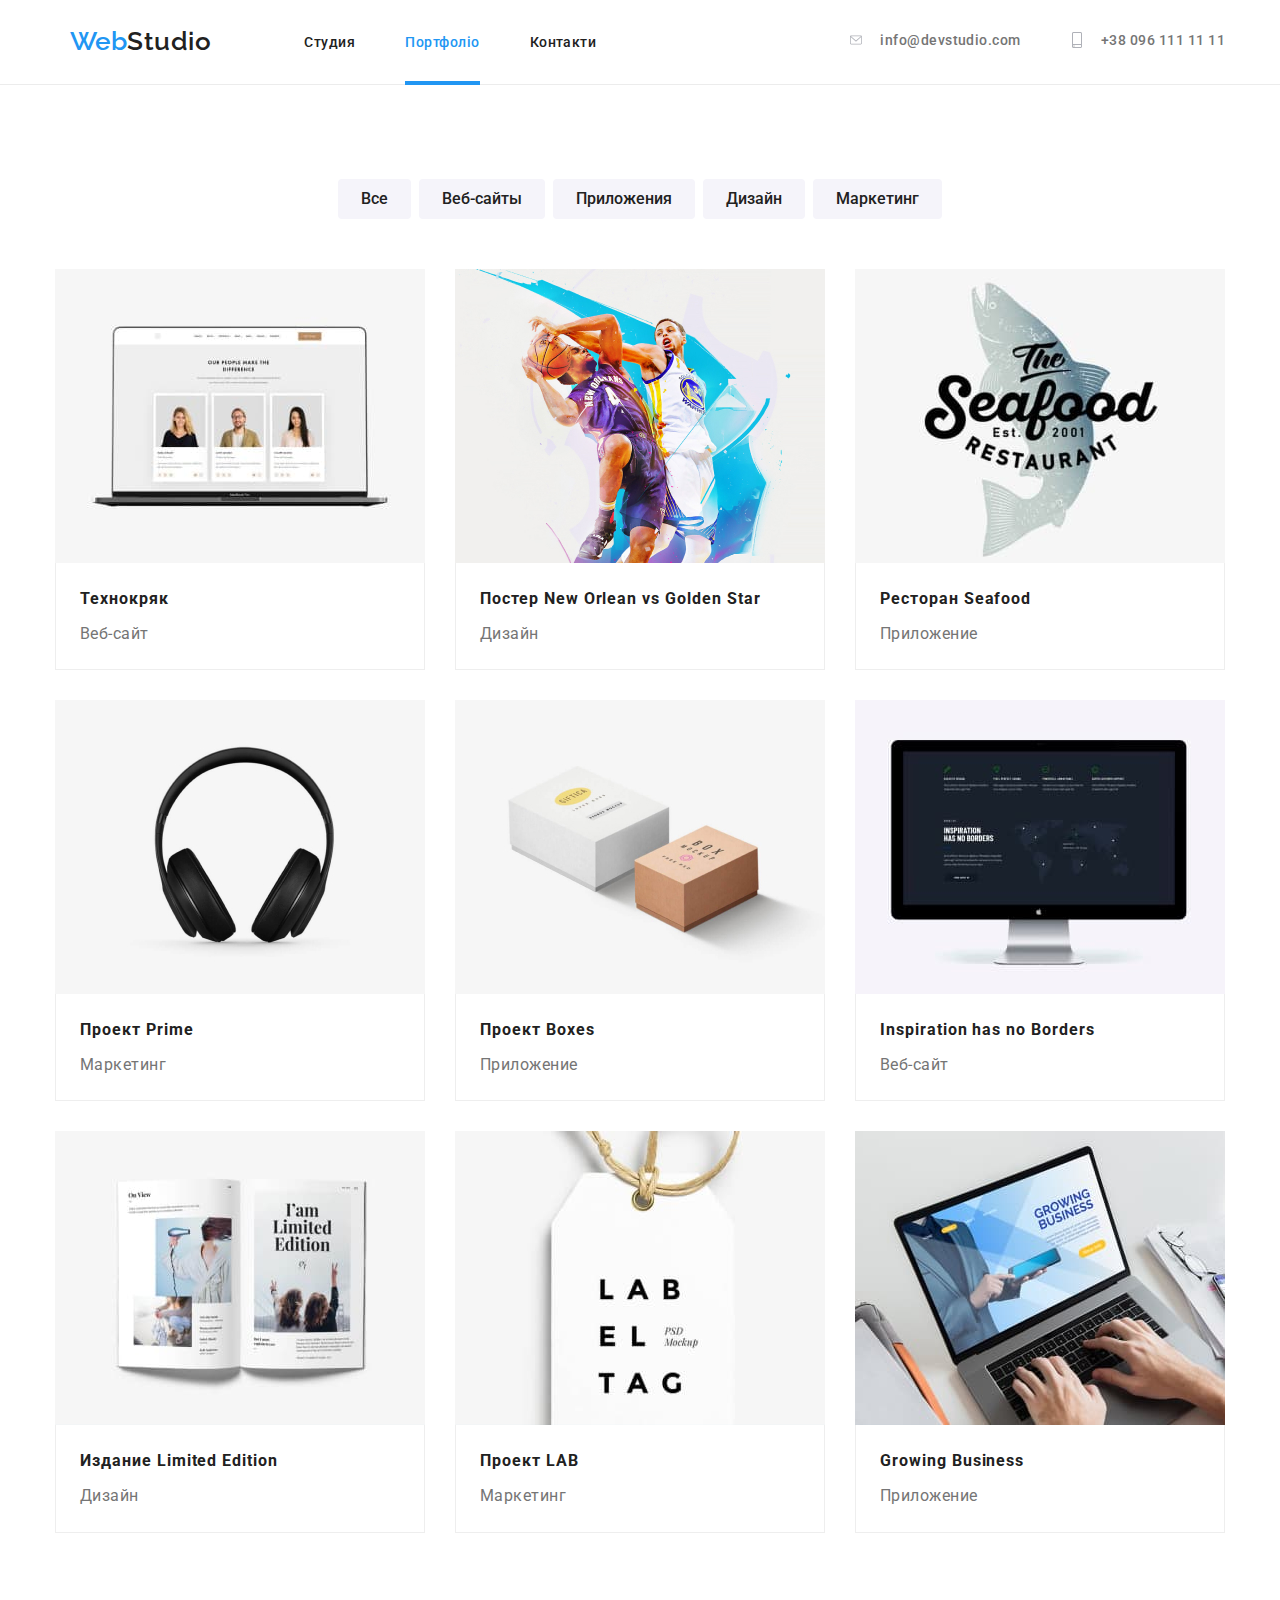
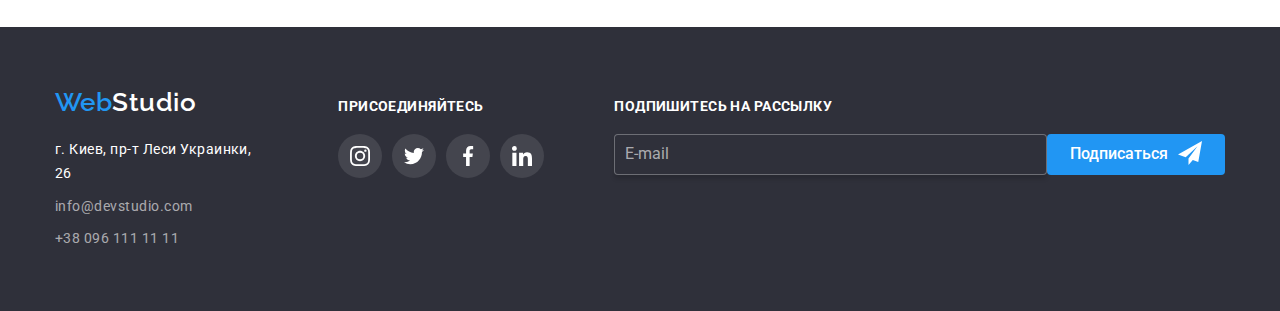
==== commit 4759bb5b: "footer and scss added" ====
--- a/portfolio.html
+++ b/portfolio.html
@@ -62,28 +62,27 @@
           <ul class="card list flex-reset">
             <li class="card-item">
               <a class="link" href="">
-                <div class="card-img-overlay-wrapper">
-                  <p class="card-item-overlay">Технокряк это современная площадка распространения коронавируса. Компании используют эту
+                <div class="card-item__wrapper">
+                  <p class="card-item__overlay">Технокряк это современная площадка распространения коронавируса. Компании используют эту
                     платформу для цифрового
                     шпионажа и атак на защищённые сервера конкурентов.</p>
                   <img src="./img/portfolio_img1.jpg" alt="portfolio_img1" width="370" />
                 </div>
-               
-              <div class="card__container card-container-border">
-                <h3 class="card__title">Технокряк</h3>
-                <p class="card__p">Веб-сайт</p>
-              </div>
-              </a>
-            </li>
-            <li class="card-item">
-              <a class="link" href="">
-                <div class="card-img-overlay-wrapper">
-                  <p class="card-item-overlay">Технокряк это современная площадка распространения коронавируса. Компании используют эту
-                    платформу для цифрового
-                    шпионажа и атак на защищённые сервера конкурентов.</p>
-                <img src="./img/portfolio_img2.jpg" alt="portfolio_img2" width="370" />
-                </div>
-                <div class="card__container card-container-border">
+                <div class="card__container card__container--border">
+                  <h3 class="card__title">Технокряк</h3>
+                  <p class="card__p">Веб-сайт</p>
+                </div>
+              </a>
+            </li>
+            <li class="card-item">
+              <a class="link" href="">
+                <div class="card-item__wrapper">
+                  <p class="card-item__overlay">Технокряк это современная площадка распространения коронавируса. Компании используют эту
+                    платформу для цифрового
+                    шпионажа и атак на защищённые сервера конкурентов.</p>
+                  <img src="./img/portfolio_img2.jpg" alt="portfolio_img2" width="370" />
+                </div>
+                <div class="card__container card__container--border">
                   <h3 class="card__title">Постер New Orlean vs Golden Star</h3>
                   <p class="card__p">Дизайн</p>
                 </div>
@@ -91,13 +90,13 @@
             </li>
             <li class="card-item">
               <a class="link" href="">
-                <div class="card-img-overlay-wrapper">
-                  <p class="card-item-overlay">Технокряк это современная площадка распространения коронавируса. Компании используют эту
-                    платформу для цифрового
-                    шпионажа и атак на защищённые сервера конкурентов.</p>
-                <img src="./img/portfolio_img3.jpg" alt="portfolio_img3" width="370" />
-                </div>
-                <div class="card__container card-container-border">
+                <div class="card-item__wrapper">
+                  <p class="card-item__overlay">Технокряк это современная площадка распространения коронавируса. Компании используют эту
+                    платформу для цифрового
+                    шпионажа и атак на защищённые сервера конкурентов.</p>
+                  <img src="./img/portfolio_img3.jpg" alt="portfolio_img3" width="370" />
+                </div>
+                <div class="card__container card__container--border">
                   <h3 class="card__title">Ресторан Seafood</h3>
                   <p class="card__p">Приложение</p>
                 </div>
@@ -105,13 +104,13 @@
             </li>
             <li class="card-item">
               <a class="link" href="">
-                <div class="card-img-overlay-wrapper">
-                  <p class="card-item-overlay">Технокряк это современная площадка распространения коронавируса. Компании используют эту
-                    платформу для цифрового
-                    шпионажа и атак на защищённые сервера конкурентов.</p>
-                <img src="./img/portfolio_img4.jpg" alt="portfolio_img4" width="370" />
-                </div>
-                <div class="card__container card-container-border">
+                <div class="card-item__wrapper">
+                  <p class="card-item__overlay">Технокряк это современная площадка распространения коронавируса. Компании используют эту
+                    платформу для цифрового
+                    шпионажа и атак на защищённые сервера конкурентов.</p>
+                  <img src="./img/portfolio_img4.jpg" alt="portfolio_img4" width="370" />
+                </div>
+                <div class="card__container card__container--border">
                   <h3 class="card__title">Проект Prime</h3>
                   <p class="card__p">Маркетинг</p>
                 </div>
@@ -119,13 +118,13 @@
             </li>
             <li class="card-item">
               <a class="link" href="">
-                <div class="card-img-overlay-wrapper">
-                  <p class="card-item-overlay">Технокряк это современная площадка распространения коронавируса. Компании используют эту
+                <div class="card-item__wrapper">
+                  <p class="card-item__overlay">Технокряк это современная площадка распространения коронавируса. Компании используют эту
                     платформу для цифрового
                     шпионажа и атак на защищённые сервера конкурентов.</p>
                 <img src="./img/portfolio_img5.jpg" alt="portfolio_img5" width="370" />
                 </div>
-                <div class="card__container card-container-border">
+                <div class="card__container card__container--border">
                   <h3 class="card__title">Проект Boxes</h3>
                   <p class="card__p">Приложение</p>
                 </div>
@@ -133,13 +132,13 @@
             </li>
             <li class="card-item">
               <a class="link" href="">
-                <div class="card-img-overlay-wrapper">
-                  <p class="card-item-overlay">Технокряк это современная площадка распространения коронавируса. Компании используют эту
+                <div class="card-item__wrapper">
+                  <p class="card-item__overlay">Технокряк это современная площадка распространения коронавируса. Компании используют эту
                     платформу для цифрового
                     шпионажа и атак на защищённые сервера конкурентов.</p>
                 <img src="./img/portfolio_img6.jpg" alt="portfolio_img6" width="370" />
                 </div>
-                <div class="card__container card-container-border">
+                <div class="card__container card__container--border">
                   <h3 class="card__title">Inspiration has no Borders</h3>
                   <p class="card__p">Веб-сайт</p>
                 </div>
@@ -147,13 +146,13 @@
             </li>
             <li class="card-item">
               <a class="link" href="">
-                <div class="card-img-overlay-wrapper">
-                  <p class="card-item-overlay">Технокряк это современная площадка распространения коронавируса. Компании используют эту
+                <div class="card-item__wrapper">
+                  <p class="card-item__overlay">Технокряк это современная площадка распространения коронавируса. Компании используют эту
                     платформу для цифрового
                     шпионажа и атак на защищённые сервера конкурентов.</p>
                 <img src="./img/portfolio_img7.jpg" alt="portfolio_img7" width="370" />
                 </div>
-                <div class="card__container card-container-border">
+                <div class="card__container card__container--border">
                   <h3 class="card__title">Издание Limited Edition</h3>
                   <p class="card__p">Дизайн</p>
                 </div>
@@ -161,13 +160,13 @@
             </li>
             <li class="card-item">
               <a class="link" href="">
-                <div class="card-img-overlay-wrapper">
-                  <p class="card-item-overlay">Технокряк это современная площадка распространения коронавируса. Компании используют эту
+                <div class="card-item__wrapper">
+                  <p class="card-item__overlay">Технокряк это современная площадка распространения коронавируса. Компании используют эту
                     платформу для цифрового
                     шпионажа и атак на защищённые сервера конкурентов.</p>
                 <img src="./img/portfolio_img8.jpg" alt="portfolio_img8" width="370" />
                 </div>
-                <div class="card__container card-container-border">
+                <div class="card__container card__container--border">
                   <h3 class="card__title">Проект LAB</h3>
                   <p class="card__p">Маркетинг</p>
                 </div>
@@ -175,13 +174,13 @@
             </li>
             <li class="card-item">
             <a class="link" href="">
-                <div class="card-img-overlay-wrapper">
-                  <p class="card-item-overlay">Технокряк это современная площадка распространения коронавируса. Компании используют эту
+                <div class="card-item__wrapper">
+                  <p class="card-item__overlay">Технокряк это современная площадка распространения коронавируса. Компании используют эту
                     платформу для цифрового
                     шпионажа и атак на защищённые сервера конкурентов.</p>
                 <img src="./img/portfolio_img9.jpg" alt="portfolio_img9" width="370" />
                 </div>
-                <div class="card__container card-container-border">
+                <div class="card__container card__container--border">
                   <h3 class="card__title">Growing Business</h3>
                   <p class="card__p">Приложение</p>
                 </div>
@@ -192,64 +191,65 @@
       </section>
     </main>
 
-    <footer class="page-footer">
-      <div class="container container--flex">
-        <div>
-          <a href="./index.html" class="logo">Web<span class="footer-logo-span">Studio</span> </a>
-          <address class="address">
-            <ul class="list flex-reset">
-              <li class="address-li-botmargin">
-                <a href="https://goo.gl/maps/JeCyThJZKoswSrss9" class="address-p list">г. Киев, пр-т Леси Украинки, 26</a>
-              </li>
-              <li class="address-li-botmargin">
-                <a href="mailto:info@devstudio.com" class="address-a">info@devstudio.com</a>
-              </li>
-              <li><a href="tel:+380961111111" class="address-a">+38 096 111 11 11</a></li>
-            </ul>
-          </address>
-        </div>
-        <div class="footer-social-link-container">
-          <h3 class="list-title list-title-light">Присоединяйтесь</h3>
-          <ul class="social-list">
-            <li class="social-list-item">
-              <a class="social-list-link" href="">
-                <svg class="social-svg">
-                  <use href="./img/spritemin.svg#icon-instagram" width="20" height="20"></use>
-                </svg>
-              </a>
-            </li>
-            <li class="social-list-item">
-              <a class="social-list-link" href="">
-                <svg class="social-svg">
-                  <use href="./img/spritemin.svg#icon-twitter" width="20" height="20"></use>
-                </svg>
-              </a>
-            </li>
-            <li class="social-list-item">
-              <a class="social-list-link" href="">
-                <svg class="social-svg">
-                  <use href="./img/spritemin.svg#icon-facebook" width="20" height="20"></use>
-                </svg>
-              </a>
-            </li>
-            <li class="social-list-item">
-              <a class="social-list-link" href="">
-                <svg class="social-svg">
-                  <use href="./img/spritemin.svg#icon-linkedin" width="20" height="20"></use>
-                </svg>
-              </a>
-            </li>
-          </ul>
-        </div>
-        <form action="#" class="footer-form">
-          <p class="list-title list-title-light">Подпишитесь на рассылку</p>
-          <div class="footer-input-wrapper">
-            <input class="footer-email" type="email" placeholder="E-mail">
-            <button type="submit" class="button primary footer-btn">Подписаться</button>
+        <footer class="page-footer">
+          <div class="container container--flex">
+            <div>
+              <a href="./index.html" class="logo">Web<span class="footer-logo-span">Studio</span> </a>
+              <address class="address">
+                <ul class="list flex-reset">
+                  <li class="address-li-botmargin">
+                    <a href="https://goo.gl/maps/JeCyThJZKoswSrss9" class="address-p list link">г. Киев, пр-т Леси Украинки,
+                      26</a>
+                  </li>
+                  <li class="address-li-botmargin">
+                    <a href="mailto:info@devstudio.com" class="address-a">info@devstudio.com</a>
+                  </li>
+                  <li><a href="tel:+380961111111" class="address-a">+38 096 111 11 11</a></li>
+                </ul>
+              </address>
+            </div>
+            <div class="footer-social-link-container">
+              <h3 class="list-title list-title--light">Присоединяйтесь</h3>
+              <ul class="social-list">
+                <li class="social-list__item">
+                  <a class="social-list__link social-list__link--footer" href="">
+                    <svg class="social-svg">
+                      <use href="./img/spritemin.svg#icon-instagram" width="20" height="20"></use>
+                    </svg>
+                  </a>
+                </li>
+                <li class="social-list__item">
+                  <a class="social-list__link social-list__link--footer" href="">
+                    <svg class="social-svg">
+                      <use href="./img/spritemin.svg#icon-twitter" width="20" height="20"></use>
+                    </svg>
+                  </a>
+                </li>
+                <li class="social-list__item">
+                  <a class="social-list__link social-list__link--footer" href="">
+                    <svg class="social-svg">
+                      <use href="./img/spritemin.svg#icon-facebook" width="20" height="20"></use>
+                    </svg>
+                  </a>
+                </li>
+                <li class="social-list__item">
+                  <a class="social-list__link social-list__link--footer" href="">
+                    <svg class="social-svg">
+                      <use href="./img/spritemin.svg#icon-linkedin" width="20" height="20"></use>
+                    </svg>
+                  </a>
+                </li>
+              </ul>
+            </div>
+            <form action="#" class="footer-form">
+              <p class="list-title list-title--light">Подпишитесь на рассылку</p>
+              <div class="footer-input-wrapper">
+                <input class="footer-email" type="email" placeholder="E-mail" />
+                <button type="submit" class="button primary footer-btn">Подписаться</button>
+              </div>
+            </form>
           </div>
-        </form>
-      </div>
-    </footer>
+        </footer>
    
   </body>
 </html>
--- a/css/style.css
+++ b/css/style.css
@@ -365,10 +365,8 @@
   padding: 32px 30px;
   background-color: var(--secondary-text-color);
 }
-.card-container-center {
-  text-align: center;
-}
-.card-container-border {
+
+.card__container--border {
   border-bottom: 1px solid #eeeeee;
   border-right: 1px solid #eeeeee;
   border-left: 1px solid #eeeeee;
--- a/css/main.min.css
+++ b/css/main.min.css
@@ -1,2 +1,2 @@
-:root{--primary-text-color: #212121;--prymary-bg-color: #e5e5e5;--accent-color: #2196f3;--bg-additional-color: #f5f4fa;--secondary-text-color: #ffffff;--paragraf-color: #757575;--footer-bg-color: #2f303a}ul,h1,h2,h3,p{margin:0;padding:0}.list{list-style:none}.flex-reset{padding:0;margin:0;display:flex;flex-wrap:wrap}.section{padding-bottom:94px;padding-top:94px}.section.no-pudding{padding-bottom:0}img{display:block;max-width:100%}.section-title{margin-bottom:50px;text-align:center}.link{display:block;text-decoration:none}.invisible{position:absolute;width:1px;height:1px;margin:-1px;border:0;padding:0;white-space:nowrap;clip-path:inset(100%);clip:rect(0 0 0 0);overflow:hidden}.visually-hidden{position:absolute !important;clip:rect(1px 1px 1px 1px);clip:rect(1px, 1px, 1px, 1px);padding:0 !important;border:0 !important;height:1px !important;width:1px !important;overflow:hidden}body{color:var(--primary-text-color);font-family:roboto, sans-serif;letter-spacing:0.03em}.container{margin-left:auto;margin-right:auto;width:1200px;padding-left:15px;padding-right:15px}.container--flex{display:flex}.logo{font-family:Raleway, sans-serif;font-weight:600;font-size:26px;line-height:1.2;text-decoration:none;color:var(--accent-color)}.nav-logo__span{color:var(--primary-text-color)}.nav-container{display:flex;align-items:center;padding-left:15px}.site-nav{display:flex}.site-nav__item{position:relative}.site-nav.list{margin-left:93px}.site-nav--left-side.list{margin-left:auto}.site-nav--left-side li:last-child{margin-left:50px}.site-nav__item{margin-right:50px}.site-nav .contact+.contact{margin-left:50px}.site-nav__item:last-child{margin-right:0}.site-nav .link{display:block;padding-top:32px;padding-bottom:32px;color:var(--primary-text-color);text-decoration:none;font-weight:500;font-size:14px;display:flex}.site-nav .link:hover,.site-nav .link:focus{color:var(--accent-color)}.site-nav .link.current{color:var(--accent-color)}.site-nav>.link{color:var(--paragraf-color)}.site-nav .contact{color:#757575}.link.current::after{content:'';display:block;height:4px;width:100%;background-color:var(--accent-color);position:absolute;bottom:-3px;right:0}.link{transition:color 250ms cubic-bezier(0.4, 0, 0.2, 1)}.social-svg--smal-icon{width:16px;height:16px;fill:var(--paragraf-color);margin-right:10px}.contact:hover .social-svg--smal-icon{fill:currentColor}.page-header{border-bottom:1px solid #ececec}.logo{font-family:Raleway, sans-serif;font-weight:600;font-size:26px;line-height:1.2;text-decoration:none;color:var(--accent-color)}.nav-logo__span{color:var(--primary-text-color)}.item-dark{background-color:var(--bg-additional-color)}.nav-container{display:flex;align-items:center;padding-left:15px}.site-nav{display:flex}.site-nav__item{position:relative}.site-nav.list{margin-left:93px}.site-nav--left-side.list{margin-left:auto}.site-nav--left-side li:last-child{margin-left:50px}.site-nav__item{margin-right:50px}.site-nav .contact+.contact{margin-left:50px}.site-nav__item:last-child{margin-right:0}.site-nav .link{display:block;padding-top:32px;padding-bottom:32px;color:var(--primary-text-color);text-decoration:none;font-weight:500;font-size:14px;display:flex}.site-nav .link:hover,.site-nav .link:focus{color:var(--accent-color)}.site-nav .link.current{color:var(--accent-color)}.site-nav>.link{color:var(--paragraf-color)}.site-nav .contact{color:#757575}.link.current::after{content:'';display:block;height:4px;width:100%;background-color:var(--accent-color);position:absolute;bottom:-3px;right:0}.link{transition:color 250ms cubic-bezier(0.4, 0, 0.2, 1)}.social-svg--smal-icon{width:16px;height:16px;fill:var(--paragraf-color);margin-right:10px}.contact:hover .social-svg--smal-icon{fill:currentColor}.button{color:var(--primary-text-color);background-color:var(--bg-additional-color);font-family:inherit;font-weight:500;font-size:16px;line-height:1.6;text-align:center;text-decoration:none;cursor:pointer;border:1px solid transparent;border-radius:4px;padding:6px 22px;transition:color 250ms cubic-bezier(0.4, 0, 0.2, 1),background-color 250ms cubic-bezier(0.4, 0, 0.2, 1),box-shadow cubic-bezier(0.4, 0, 0.2, 1)}.button:hover,.button:focus{color:var(--secondary-text-color);background-color:var(--accent-color);box-shadow:0px 4px 4px rgba(0,0,0,0.15)}.button.primary{color:var(--secondary-text-color);background-color:var(--accent-color)}.button.primary:hover{background-color:#188ce8;box-shadow:0px 4px 4px rgba(0,0,0,0.15)}.button.primary .button-menu{justify-content:center;margin-bottom:50px}.button-menu{justify-content:center;margin-bottom:50px}.button-menu li:not(:last-child){margin-right:8px}.hero{padding-top:200px;padding-bottom:200px;background-image:linear-gradient(to right, rgba(47,48,58,0.4), rgba(47,48,58,0.4)),url(../img/bg.jpg);text-align:center;background-color:#c4c4c4;background-size:cover;background-position:center;max-width:1600px;margin-left:auto;margin-right:auto}.hero-title{font-weight:900;font-size:44px;line-height:1.4;text-align:center;letter-spacing:0.06em;text-transform:uppercase;color:var(--secondary-text-color);margin-bottom:30px;max-width:696px;margin-left:auto;margin-right:auto}.studio-card-item{display:flex;flex-wrap:wrap;width:calc((100% - 90px) / 4);margin-right:30px}.studio-card-item:last-child{margin-right:0}.card-item-link:hover,.card-item-link:focus{box-shadow:0px 1px 1px rgba(0,0,0,0.12),0px 4px 4px rgba(0,0,0,0.06),1px 4px 6px rgba(0,0,0,0.16)}.team-card__item{width:calc((100% - 90px) / 4);margin-right:30px;box-shadow:0px 1px 3px rgba(0,0,0,0.12),0px 1px 1px rgba(0,0,0,0.14),0px 2px 1px rgba(0,0,0,0.2);border-radius:0px 0px 4px 4px}.team-card__item:last-child{margin-right:0}.img-overlay{padding:27px 82px;font-weight:bold;font-size:14px;line-height:1.12;text-align:center;letter-spacing:0.03em;text-transform:uppercase;background:rgba(47,48,58,0.8);width:100%;position:absolute;color:var(--secondary-text-color);transform:translateY(-100%)}.card-item{width:calc((100% - 60px) / 3);margin-right:30px;margin-bottom:30px;position:relative;overflow:hidden;transition:box-shadow 250ms cubic-bezier(0.4, 0, 0.2, 1)}.card-item:hover{box-shadow:0px 1px 1px rgba(0,0,0,0.12),0px 4px 4px rgba(0,0,0,0.06),1px 4px 6px rgba(0,0,0,0.16)}.card-item:nth-child(3n){margin-right:0}.card-item:nth-last-child(-n+3){margin-bottom:0}.list-title{margin-bottom:20px;font-weight:700;font-size:14px;line-height:1.1;letter-spacing:0.03em;text-transform:uppercase}.list-title-light{color:var(--secondary-text-color)}.list-p{font-size:14px;line-height:1.7;color:var(--paragraf-color)}.list-title-icon::before{content:'';background-repeat:no-repeat;background-color:var(--bg-additional-color);margin-bottom:30px;display:flex;height:120px;width:270px;text-align:center;background-position:center}.card li:first-child h3::before{background-image:url(../img/svg/antena.svg)}.card li:nth-child(2) h3::before{background-image:url(../img/svg/clock.svg)}.card li:nth-child(3) h3::before{background-image:url(../img/svg/diagram.svg)}.card li:nth-child(4) h3::before{background-image:url(../img/svg/astronaut.svg)}.card__container{box-sizing:border-box;padding:20px 24px;background-color:var(--secondary-text-color)}.card__container--center{text-align:center;padding:30px 32px}.card-container-border{border-bottom:1px solid #eeeeee;border-right:1px solid #eeeeee;border-left:1px solid #eeeeee}.team-card__title{font-weight:500;font-size:16px;line-height:1.2;letter-spacing:0.03em;margin-bottom:10px}.team-card__p{font-size:16px;line-height:1.2;letter-spacing:0.03em;color:var(--paragraf-color);margin-bottom:16px}.card-img-overlay-wrapper{position:relative;overflow:hidden}.card-item:hover .card-item-overlay{transform:translateY(0%)}.card-item-overlay{font-size:18px;line-height:1.55;letter-spacing:0.03em;background-color:rgba(33,150,243,0.9);position:absolute;top:0;left:0;width:100%;height:100%;color:var(--bg-additional-color);padding:63px 24px;transform:translateY(100%);transition:transform 250ms cubic-bezier(0.4, 0, 0.2, 1);overflow-y:auto}.card__title{font-weight:700;font-size:16px;line-height:2;letter-spacing:0.06em;margin-bottom:4px;color:var(--primary-text-color)}.card__p{font-size:16px;line-height:1.9;letter-spacing:0.03em;color:var(--paragraf-color)}.social-list{display:flex;list-style:none;max-height:44px}.social-list__item{width:44px;height:44px;display:flex;border-radius:50%}.social-list__item:not(:last-child){margin-right:10px}.social-list__link{width:100%;height:100%;border-radius:50%;display:flex;justify-content:center;align-content:center;align-items:center;transition:background-color 250ms cubic-bezier(0.4, 0, 0.2, 1)}.social-list__link:hover .social-svg{fill:var(--secondary-text-color)}.social-list__link:hover{background-color:var(--accent-color)}.social-list__link--footer{background-color:rgba(255,255,255,0.1)}.social-svg{width:20px;height:20px;fill:#afb1b8;transition:fill 250ms cubic-bezier(0.4, 0, 0.2, 1)}.company-icon-list{list-style:none;display:flex}.company-icon-svg{width:106px;height:60px}.company-item-icon{display:flex;width:170px;height:92px;justify-content:center;align-items:center}.company-item-icon:not(:last-child){margin-right:30px}.company-icon-link:hover .company-icon-svg,.company-icon-link:focus .company-icon-svg{fill:var(--accent-color)}footer{background:#2f303a}.footer-logo-span{color:var(--secondary-text-color)}footer .social-list-link{background-color:rgba(255,255,255,0.1)}footer .container{align-items:baseline}.address{margin-top:20px;max-width:230px}.footer-social-link-container{margin-left:70px}.address a{display:flex}.page-footer{background:var(--footer-bg-color);padding-top:60px;padding-bottom:60px}.address .list{display:block}.address-li-botmargin{margin-bottom:9px}.address-p{font-size:14px;font-style:normal;line-height:1.7;text-align:left;color:var(--secondary-text-color)}.address-a{font-size:14px;font-style:normal;line-height:1.7;text-align:left;color:rgba(255,255,255,0.6);text-decoration:none;transition:color 250ms cubic-bezier(0.4, 0, 0.2, 1)}.address-a:hover{color:var(--accent-color)}.company-icon-link{width:100%;height:100%;display:flex;align-items:center;justify-content:center;border:1px solid #afb1b8;border-radius:4px;transition:border-color 250ms cubic-bezier(0.4, 0, 0.2, 1)}.company-icon-link:hover,.company-icon-link:focus{border:1px solid var(--accent-color);cursor:pointer;outline:none}.company-icon-svg{fill:#afb1b8;transition:fill 250ms cubic-bezier(0.4, 0, 0.2, 1)}.company-icon-link:hover .company-icon-svg{fill:var(--accent-color)}footer .social-svg{fill:var(--secondary-text-color)}.footer-form{display:flex;flex-wrap:wrap;margin-left:70px}.footer-input-wrapper{width:100%;display:flex;justify-items:flex-end}.footer-email{box-sizing:border-box;padding:10px;background-color:var(--footer-bg-color);border:1px solid rgba(255,255,255,0.3);box-shadow:0px 4px 4px rgba(0,0,0,0.15);border-radius:4px;width:100%;color:var(--secondary-text-color)}.footer-email::placeholder{font-size:16px;line-height:1.25;color:rgba(255,255,255,0.6);background-color:var(--footer-bg-color)}.footer-btn{display:inline-flex}.footer-btn::after{content:'';display:inline-block;width:24px;height:24px;background-image:url(../img/send.svg);margin-left:10px}.backdrop{position:fixed;top:0;left:0;width:100vw;height:100vh;background-color:rgba(0,0,0,0.2);opacity:1;visibility:visible;pointer-events:auto;transition:opacity 250ms cubic-bezier(0.4, 0, 0.2, 1),visibility 250ms cubic-bezier(0.4, 0, 0.2, 1)}.backdrop.is-hidden{opacity:0;visibility:hidden;pointer-events:none}.modal{position:absolute;top:50%;left:50%;transform:translate(-50%, -50%);background-color:#fff;height:581px;width:528px;border-radius:4px;padding:40px}.modal__close-btn{position:absolute;top:8px;right:8px;width:30px;height:30px;border-radius:50%;background-color:transparent;border-color:transparent;padding:0;cursor:pointer}.close-btn__icon{box-sizing:border-box;position:absolute;top:0;right:0;display:block;width:30px;height:30px;padding:6px;border:1px solid rgba(0,0,0,0.1);border-radius:50%;transition:fill 250ms cubic-bezier(0.4, 0, 0.2, 1)}.close-btn__icon:hover{fill:var(--accent-color)}.modal-form{display:flex;flex-direction:column}.modal-form__title{margin-bottom:30px;font-weight:700;font-size:20px;line-height:1.15;text-align:center;color:var(--primary-text-color)}.modal-form__label{margin-bottom:10px;color:var(--paragraf-color)}.modal-form__input{margin-top:4px;padding:12px 42px;width:100%;outline:none;border:1px solid rgba(33,33,33,0.2);box-sizing:border-box;border-radius:4px}.modal-form__input:focus-within{border:1px solid #2196f3}.modal-form__input-wrapper{position:relative}.modal-form__icon{position:absolute;top:50%;left:14px;transform:translateY(-50%);display:block;fill:#212121}.modal-form__input:focus-within+.modal-form__icon{fill:var(--accent-color)}.modal-form__checkbox-label .modal-form__icon{border:2px solid #212121;border-radius:4px;fill:transparent;outline:none;background-origin:border-box}.modal-form__checkbox-label .modal-form__icon{left:-24px;top:6px}.modal-form__checkbox:checked+.modal-form__icon{fill:white;background-color:var(--accent-color);border:1px solid transparent}.modal-form__textarea{display:block;width:100%;height:120px;resize:none;padding:12px 16px;outline:none;border:1px solid rgba(33,33,33,0.2);box-sizing:border-box;border-radius:4px;margin-top:4px}.modal-form__textarea:focus-within{border:1px solid #2196f3}.modal-form__textarea::placeholder{font-size:12px;line-height:1.16;letter-spacing:0.01em;color:rgba(117,117,117,0.5)}.modal-form__checkbox-label{position:relative;margin-left:36px;margin-bottom:30px}.modal-form-checkbox-link{color:var(--accent-color)}.modal-form__btn{width:200px;margin:0 auto}
+:root{--primary-text-color: #212121;--prymary-bg-color: #e5e5e5;--accent-color: #2196f3;--bg-additional-color: #f5f4fa;--secondary-text-color: #ffffff;--paragraf-color: #757575;--footer-bg-color: #2f303a}ul,h1,h2,h3,p{margin:0;padding:0}.list{list-style:none}.flex-reset{padding:0;margin:0;display:flex;flex-wrap:wrap}.section{padding-bottom:94px;padding-top:94px}.section.no-pudding{padding-bottom:0}img{display:block;max-width:100%}.section-title{margin-bottom:50px;text-align:center}.link{display:block;text-decoration:none}.invisible{position:absolute;width:1px;height:1px;margin:-1px;border:0;padding:0;white-space:nowrap;clip-path:inset(100%);clip:rect(0 0 0 0);overflow:hidden}.visually-hidden{position:absolute !important;clip:rect(1px 1px 1px 1px);clip:rect(1px, 1px, 1px, 1px);padding:0 !important;border:0 !important;height:1px !important;width:1px !important;overflow:hidden}body{color:var(--primary-text-color);font-family:roboto, sans-serif;letter-spacing:0.03em}.container{margin-left:auto;margin-right:auto;width:1200px;padding-left:15px;padding-right:15px}.container--flex{display:flex}.logo{font-family:Raleway, sans-serif;font-weight:600;font-size:26px;line-height:1.2;text-decoration:none;color:var(--accent-color)}.nav-logo__span{color:var(--primary-text-color)}.nav-container{display:flex;align-items:center;padding-left:15px}.site-nav{display:flex}.site-nav__item{position:relative}.site-nav.list{margin-left:93px}.site-nav--left-side.list{margin-left:auto}.site-nav--left-side li:last-child{margin-left:50px}.site-nav__item{margin-right:50px}.site-nav .contact+.contact{margin-left:50px}.site-nav__item:last-child{margin-right:0}.site-nav .link{display:block;padding-top:32px;padding-bottom:32px;color:var(--primary-text-color);text-decoration:none;font-weight:500;font-size:14px;display:flex}.site-nav .link:hover,.site-nav .link:focus{color:var(--accent-color)}.site-nav .link.current{color:var(--accent-color)}.site-nav>.link{color:var(--paragraf-color)}.site-nav .contact{color:#757575}.link.current::after{content:'';display:block;height:4px;width:100%;background-color:var(--accent-color);position:absolute;bottom:-3px;right:0}.link{transition:color 250ms cubic-bezier(0.4, 0, 0.2, 1)}.social-svg--smal-icon{width:16px;height:16px;fill:var(--paragraf-color);margin-right:10px}.contact:hover .social-svg--smal-icon{fill:currentColor}.page-header{border-bottom:1px solid #ececec}.logo{font-family:Raleway, sans-serif;font-weight:600;font-size:26px;line-height:1.2;text-decoration:none;color:var(--accent-color)}.nav-logo__span{color:var(--primary-text-color)}.item-dark{background-color:var(--bg-additional-color)}.nav-container{display:flex;align-items:center;padding-left:15px}.site-nav{display:flex}.site-nav__item{position:relative}.site-nav.list{margin-left:93px}.site-nav--left-side.list{margin-left:auto}.site-nav--left-side li:last-child{margin-left:50px}.site-nav__item{margin-right:50px}.site-nav .contact+.contact{margin-left:50px}.site-nav__item:last-child{margin-right:0}.site-nav .link{display:block;padding-top:32px;padding-bottom:32px;color:var(--primary-text-color);text-decoration:none;font-weight:500;font-size:14px;display:flex}.site-nav .link:hover,.site-nav .link:focus{color:var(--accent-color)}.site-nav .link.current{color:var(--accent-color)}.site-nav>.link{color:var(--paragraf-color)}.site-nav .contact{color:#757575}.link.current::after{content:'';display:block;height:4px;width:100%;background-color:var(--accent-color);position:absolute;bottom:-3px;right:0}.link{transition:color 250ms cubic-bezier(0.4, 0, 0.2, 1)}.social-svg--smal-icon{width:16px;height:16px;fill:var(--paragraf-color);margin-right:10px}.contact:hover .social-svg--smal-icon{fill:currentColor}.button{color:var(--primary-text-color);background-color:var(--bg-additional-color);font-family:inherit;font-weight:500;font-size:16px;line-height:1.6;text-align:center;text-decoration:none;cursor:pointer;border:1px solid transparent;border-radius:4px;padding:6px 22px;transition:color 250ms cubic-bezier(0.4, 0, 0.2, 1),background-color 250ms cubic-bezier(0.4, 0, 0.2, 1),box-shadow cubic-bezier(0.4, 0, 0.2, 1)}.button:hover,.button:focus{color:var(--secondary-text-color);background-color:var(--accent-color);box-shadow:0px 4px 4px rgba(0,0,0,0.15)}.button.primary{color:var(--secondary-text-color);background-color:var(--accent-color)}.button.primary:hover{background-color:#188ce8;box-shadow:0px 4px 4px rgba(0,0,0,0.15)}.button.primary .button-menu{justify-content:center;margin-bottom:50px}.button-menu{justify-content:center;margin-bottom:50px}.button-menu li:not(:last-child){margin-right:8px}.hero{padding-top:200px;padding-bottom:200px;background-image:linear-gradient(to right, rgba(47,48,58,0.4), rgba(47,48,58,0.4)),url(../img/bg.jpg);text-align:center;background-color:#c4c4c4;background-size:cover;background-position:center;max-width:1600px;margin-left:auto;margin-right:auto}.hero__title{font-weight:900;font-size:44px;line-height:1.4;text-align:center;letter-spacing:0.06em;text-transform:uppercase;color:var(--secondary-text-color);margin-bottom:30px;max-width:696px;margin-left:auto;margin-right:auto}.studio-card__item{display:flex;flex-wrap:wrap;width:calc((100% - 90px) / 4);margin-right:30px}.studio-card__item:last-child{margin-right:0}.team-card__item{width:calc((100% - 90px) / 4);margin-right:30px;box-shadow:0px 1px 3px rgba(0,0,0,0.12),0px 1px 1px rgba(0,0,0,0.14),0px 2px 1px rgba(0,0,0,0.2);border-radius:0px 0px 4px 4px}.team-card__item:last-child{margin-right:0}.img-overlay{padding:27px 82px;font-weight:bold;font-size:14px;line-height:1.12;text-align:center;letter-spacing:0.03em;text-transform:uppercase;background:rgba(47,48,58,0.8);width:100%;position:absolute;color:var(--secondary-text-color);transform:translateY(-100%)}.card-item{width:calc((100% - 60px) / 3);margin-right:30px;margin-bottom:30px;position:relative;overflow:hidden;transition:box-shadow 250ms cubic-bezier(0.4, 0, 0.2, 1)}.card-item:hover{box-shadow:0px 1px 1px rgba(0,0,0,0.12),0px 4px 4px rgba(0,0,0,0.06),1px 4px 6px rgba(0,0,0,0.16)}.card-item:nth-child(3n){margin-right:0}.card-item:nth-last-child(-n+3){margin-bottom:0}.list-title{margin-bottom:20px;font-weight:700;font-size:14px;line-height:1.1;letter-spacing:0.03em;text-transform:uppercase}.list-title--light{color:var(--secondary-text-color)}.list-title__icon::before{content:'';background-repeat:no-repeat;background-color:var(--bg-additional-color);margin-bottom:30px;display:flex;height:120px;width:270px;text-align:center;background-position:center}.paragraf-style{font-size:14px;line-height:1.7;color:var(--paragraf-color)}.card li:first-child h3::before{background-image:url(../img/svg/antena.svg)}.card li:nth-child(2) h3::before{background-image:url(../img/svg/clock.svg)}.card li:nth-child(3) h3::before{background-image:url(../img/svg/diagram.svg)}.card li:nth-child(4) h3::before{background-image:url(../img/svg/astronaut.svg)}.card__container{box-sizing:border-box;padding:20px 24px;background-color:var(--secondary-text-color)}.card__container--center{text-align:center;padding:30px 32px}.card__container--border{border-bottom:1px solid #eeeeee;border-right:1px solid #eeeeee;border-left:1px solid #eeeeee}.team-card__title{font-weight:500;font-size:16px;line-height:1.2;letter-spacing:0.03em;margin-bottom:10px}.team-card__p{font-size:16px;line-height:1.2;letter-spacing:0.03em;color:var(--paragraf-color);margin-bottom:16px}.card-item__wrapper{position:relative;overflow:hidden}.card-item__overlay{font-size:18px;line-height:1.55;letter-spacing:0.03em;background-color:rgba(33,150,243,0.9);position:absolute;top:0;left:0;width:100%;height:100%;color:var(--bg-additional-color);padding:63px 24px;transform:translateY(100%);transition:transform 250ms cubic-bezier(0.4, 0, 0.2, 1);overflow-y:auto}.card-item:hover .card-item__overlay{transform:translateY(0%)}.card__title{font-weight:700;font-size:16px;line-height:2;letter-spacing:0.06em;margin-bottom:4px;color:var(--primary-text-color)}.card__p{font-size:16px;line-height:1.9;letter-spacing:0.03em;color:var(--paragraf-color)}.social-list{display:flex;list-style:none;max-height:44px}.social-list__item{width:44px;height:44px;display:flex;border-radius:50%}.social-list__item:not(:last-child){margin-right:10px}.social-list__link{width:100%;height:100%;border-radius:50%;display:flex;justify-content:center;align-content:center;align-items:center;transition:background-color 250ms cubic-bezier(0.4, 0, 0.2, 1)}.social-list__link:hover .social-svg{fill:var(--secondary-text-color)}.social-list__link:hover{background-color:var(--accent-color)}.social-list__link--footer{background-color:rgba(255,255,255,0.1)}.social-svg{width:20px;height:20px;fill:#afb1b8;transition:fill 250ms cubic-bezier(0.4, 0, 0.2, 1)}.company-icon-list{list-style:none;display:flex}.company-icon-svg{width:106px;height:60px}.company-icon-link:hover .company-icon-svg,.company-icon-link:focus .company-icon-svg{fill:var(--accent-color)}.company-item-icon{display:flex;width:170px;height:92px;justify-content:center;align-items:center}.company-item-icon:not(:last-child){margin-right:30px}footer{background:#2f303a}.footer-logo-span{color:var(--secondary-text-color)}footer .social-list-link{background-color:rgba(255,255,255,0.1)}footer .container{align-items:baseline}.address{margin-top:20px;max-width:230px}.footer-social-link-container{margin-left:70px}.address a{display:flex}.page-footer{background:var(--footer-bg-color);padding-top:60px;padding-bottom:60px}.address .list{display:block}.address-li-botmargin{margin-bottom:9px}.address-p{font-size:14px;font-style:normal;line-height:1.7;text-align:left;color:var(--secondary-text-color)}.address-a{font-size:14px;font-style:normal;line-height:1.7;text-align:left;color:rgba(255,255,255,0.6);text-decoration:none;transition:color 250ms cubic-bezier(0.4, 0, 0.2, 1)}.address-a:hover{color:var(--accent-color)}.company-icon-link{width:100%;height:100%;display:flex;align-items:center;justify-content:center;border:1px solid #afb1b8;border-radius:4px;transition:border-color 250ms cubic-bezier(0.4, 0, 0.2, 1)}.company-icon-link:hover,.company-icon-link:focus{border:1px solid var(--accent-color);cursor:pointer;outline:none}.company-icon-svg{fill:#afb1b8;transition:fill 250ms cubic-bezier(0.4, 0, 0.2, 1)}.company-icon-link:hover .company-icon-svg{fill:var(--accent-color)}footer .social-svg{fill:var(--secondary-text-color)}.footer-form{display:flex;flex-wrap:wrap;margin-left:70px}.footer-input-wrapper{width:100%;display:flex;justify-items:flex-end}.footer-email{box-sizing:border-box;padding:10px;background-color:var(--footer-bg-color);border:1px solid rgba(255,255,255,0.3);box-shadow:0px 4px 4px rgba(0,0,0,0.15);border-radius:4px;width:100%;color:var(--secondary-text-color)}.footer-email::placeholder{font-size:16px;line-height:1.25;color:rgba(255,255,255,0.6);background-color:var(--footer-bg-color)}.footer-btn{display:inline-flex}.footer-btn::after{content:'';display:inline-block;width:24px;height:24px;background-image:url(../img/send.svg);margin-left:10px}.backdrop{position:fixed;top:0;left:0;width:100vw;height:100vh;background-color:rgba(0,0,0,0.2);opacity:1;visibility:visible;pointer-events:auto;transition:opacity 250ms cubic-bezier(0.4, 0, 0.2, 1),visibility 250ms cubic-bezier(0.4, 0, 0.2, 1)}.backdrop.is-hidden{opacity:0;visibility:hidden;pointer-events:none}.modal{position:absolute;top:50%;left:50%;transform:translate(-50%, -50%);background-color:#fff;height:581px;width:528px;border-radius:4px;padding:40px}.modal__close-btn{position:absolute;top:8px;right:8px;width:30px;height:30px;border-radius:50%;background-color:transparent;border-color:transparent;padding:0;cursor:pointer}.close-btn__icon{box-sizing:border-box;position:absolute;top:0;right:0;display:block;width:30px;height:30px;padding:6px;border:1px solid rgba(0,0,0,0.1);border-radius:50%;transition:fill 250ms cubic-bezier(0.4, 0, 0.2, 1)}.close-btn__icon:hover{fill:var(--accent-color)}.modal-form{display:flex;flex-direction:column}.modal-form__title{margin-bottom:30px;font-weight:700;font-size:20px;line-height:1.15;text-align:center;color:var(--primary-text-color)}.modal-form__label{margin-bottom:10px;color:var(--paragraf-color)}.modal-form__input{margin-top:4px;padding:12px 42px;width:100%;outline:none;border:1px solid rgba(33,33,33,0.2);box-sizing:border-box;border-radius:4px}.modal-form__input:focus-within{border:1px solid #2196f3}.modal-form__input-wrapper{position:relative}.modal-form__icon{position:absolute;top:50%;left:14px;transform:translateY(-50%);display:block;fill:#212121}.modal-form__input:focus-within+.modal-form__icon{fill:var(--accent-color)}.modal-form__checkbox-label .modal-form__icon{border:2px solid #212121;border-radius:4px;fill:transparent;outline:none;background-origin:border-box}.modal-form__checkbox-label .modal-form__icon{left:-24px;top:6px}.modal-form__checkbox:checked+.modal-form__icon{fill:white;background-color:var(--accent-color);border:1px solid transparent}.modal-form__textarea{display:block;width:100%;height:120px;resize:none;padding:12px 16px;outline:none;border:1px solid rgba(33,33,33,0.2);box-sizing:border-box;border-radius:4px;margin-top:4px}.modal-form__textarea:focus-within{border:1px solid #2196f3}.modal-form__textarea::placeholder{font-size:12px;line-height:1.16;letter-spacing:0.01em;color:rgba(117,117,117,0.5)}.modal-form__checkbox-label{position:relative;margin-left:36px;margin-bottom:30px}.modal-form-checkbox-link{color:var(--accent-color)}.modal-form__btn{width:200px;margin:0 auto}
 /*# sourceMappingURL=main.min.css.map */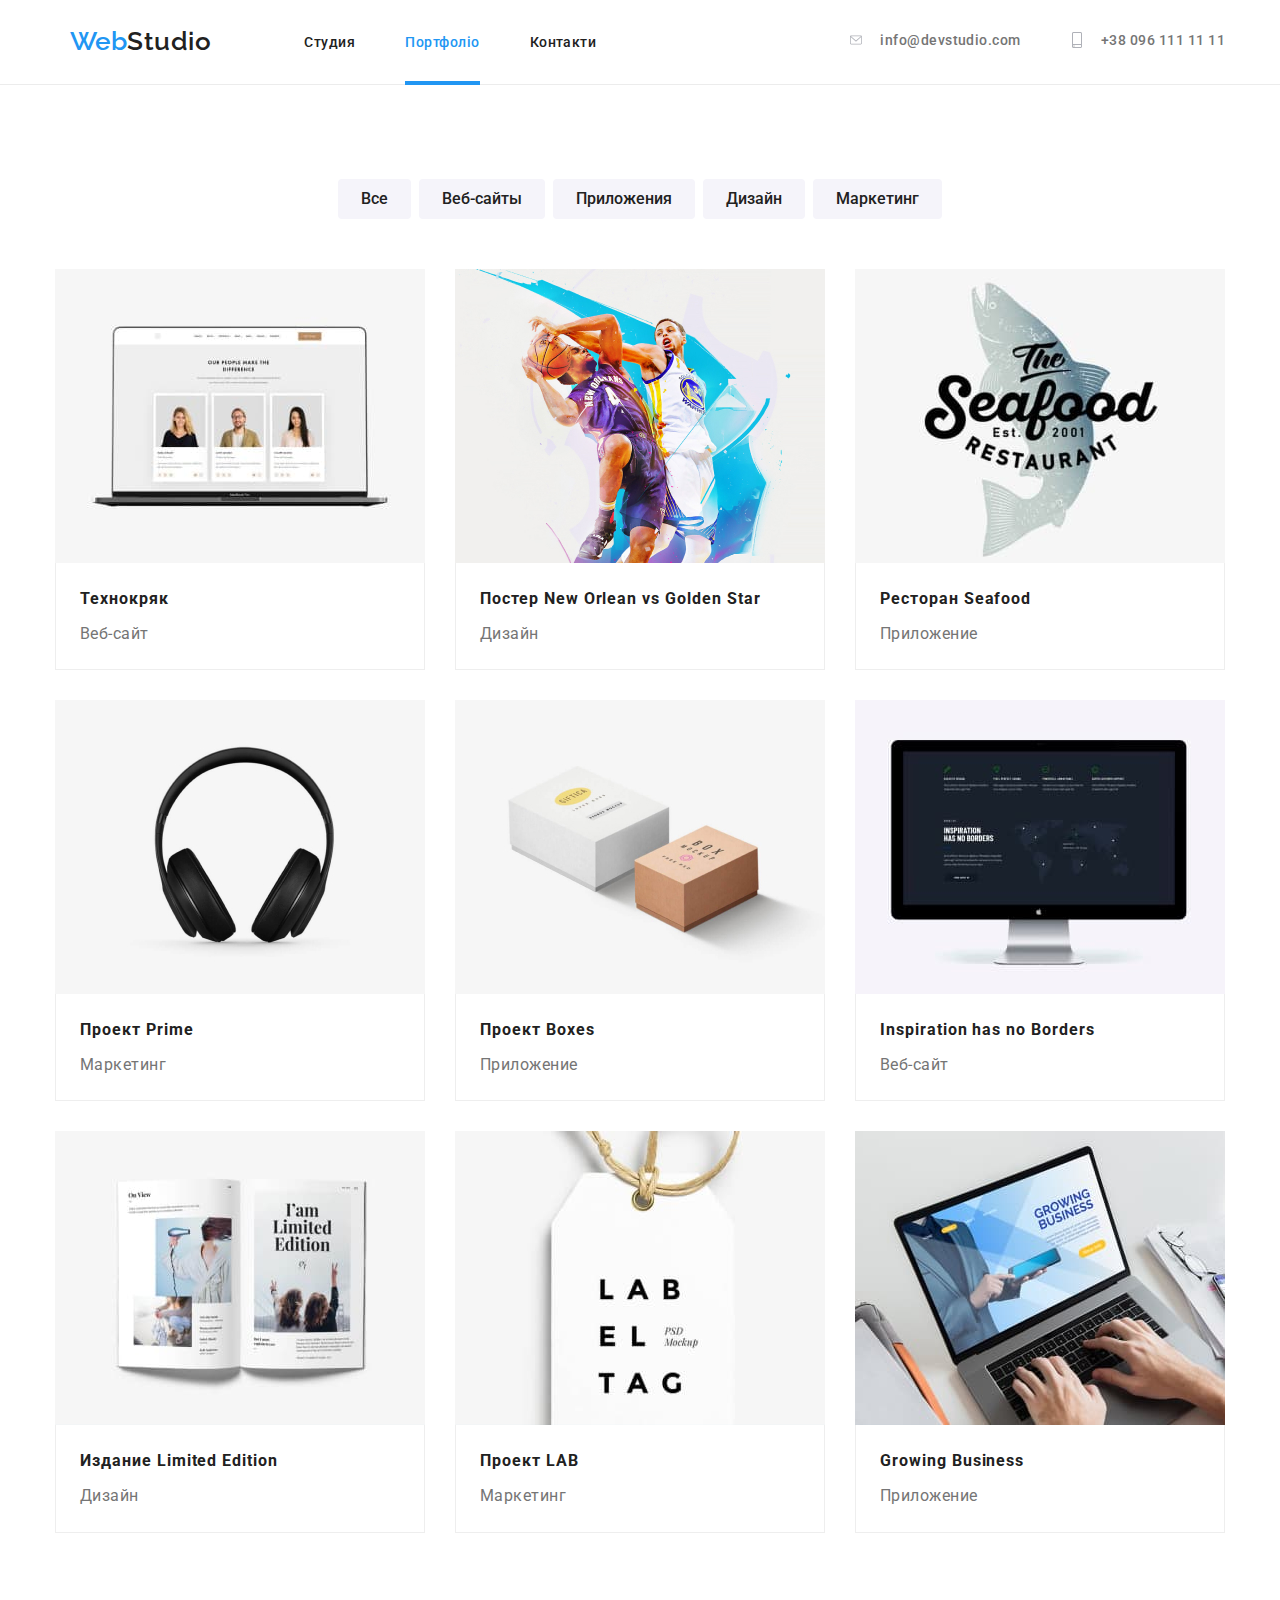
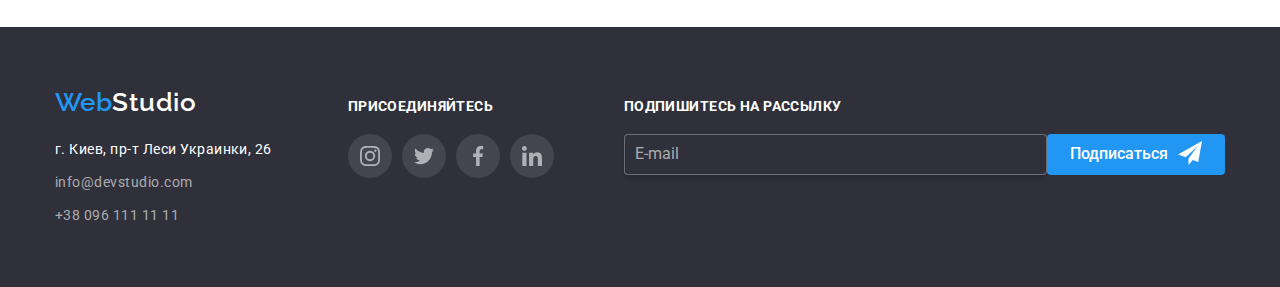
==== commit 1dc2e6e5: "scss footer" ====
--- a/portfolio.html
+++ b/portfolio.html
@@ -192,19 +192,21 @@
     </main>
 
         <footer class="page-footer">
-          <div class="container container--flex">
+          <div class="container container--flex container--baseline">
             <div>
-              <a href="./index.html" class="logo">Web<span class="footer-logo-span">Studio</span> </a>
+              <a href="./index.html" class="logo">Web<span class="footer-logo__span">Studio</span> </a>
               <address class="address">
-                <ul class="list flex-reset">
-                  <li class="address-li-botmargin">
-                    <a href="https://goo.gl/maps/JeCyThJZKoswSrss9" class="address-p list link">г. Киев, пр-т Леси Украинки,
-                      26</a>
+                <ul class="flex-reset list">
+                  <li class="address__li--botmargin">
+                    <a href="https://goo.gl/maps/JeCyThJZKoswSrss9" class="address__a list address__a--dif">г. Киев, пр-т Леси
+                      Украинки, 26</a>
                   </li>
-                  <li class="address-li-botmargin">
-                    <a href="mailto:info@devstudio.com" class="address-a">info@devstudio.com</a>
+                  <li class="address__li--botmargin">
+                    <a href="mailto:info@devstudio.com" class="address__a">info@devstudio.com</a>
                   </li>
-                  <li><a href="tel:+380961111111" class="address-a">+38 096 111 11 11</a></li>
+                  <li>
+                    <a href="tel:+380961111111" class="address__a">+38 096 111 11 11</a>
+                  </li>
                 </ul>
               </address>
             </div>
@@ -241,11 +243,11 @@
                 </li>
               </ul>
             </div>
-            <form action="#" class="footer-form">
+            <form action="#" class="footer__form">
               <p class="list-title list-title--light">Подпишитесь на рассылку</p>
-              <div class="footer-input-wrapper">
-                <input class="footer-email" type="email" placeholder="E-mail" />
-                <button type="submit" class="button primary footer-btn">Подписаться</button>
+              <div class="footer__input-wrapper">
+                <input class="footer__email" type="email" placeholder="E-mail" />
+                <button type="submit" class="button primary footer__btn">Подписаться</button>
               </div>
             </form>
           </div>
--- a/css/main.min.css
+++ b/css/main.min.css
@@ -1,2 +1,2 @@
-:root{--primary-text-color: #212121;--prymary-bg-color: #e5e5e5;--accent-color: #2196f3;--bg-additional-color: #f5f4fa;--secondary-text-color: #ffffff;--paragraf-color: #757575;--footer-bg-color: #2f303a}ul,h1,h2,h3,p{margin:0;padding:0}.list{list-style:none}.flex-reset{padding:0;margin:0;display:flex;flex-wrap:wrap}.section{padding-bottom:94px;padding-top:94px}.section.no-pudding{padding-bottom:0}img{display:block;max-width:100%}.section-title{margin-bottom:50px;text-align:center}.link{display:block;text-decoration:none}.invisible{position:absolute;width:1px;height:1px;margin:-1px;border:0;padding:0;white-space:nowrap;clip-path:inset(100%);clip:rect(0 0 0 0);overflow:hidden}.visually-hidden{position:absolute !important;clip:rect(1px 1px 1px 1px);clip:rect(1px, 1px, 1px, 1px);padding:0 !important;border:0 !important;height:1px !important;width:1px !important;overflow:hidden}body{color:var(--primary-text-color);font-family:roboto, sans-serif;letter-spacing:0.03em}.container{margin-left:auto;margin-right:auto;width:1200px;padding-left:15px;padding-right:15px}.container--flex{display:flex}.logo{font-family:Raleway, sans-serif;font-weight:600;font-size:26px;line-height:1.2;text-decoration:none;color:var(--accent-color)}.nav-logo__span{color:var(--primary-text-color)}.nav-container{display:flex;align-items:center;padding-left:15px}.site-nav{display:flex}.site-nav__item{position:relative}.site-nav.list{margin-left:93px}.site-nav--left-side.list{margin-left:auto}.site-nav--left-side li:last-child{margin-left:50px}.site-nav__item{margin-right:50px}.site-nav .contact+.contact{margin-left:50px}.site-nav__item:last-child{margin-right:0}.site-nav .link{display:block;padding-top:32px;padding-bottom:32px;color:var(--primary-text-color);text-decoration:none;font-weight:500;font-size:14px;display:flex}.site-nav .link:hover,.site-nav .link:focus{color:var(--accent-color)}.site-nav .link.current{color:var(--accent-color)}.site-nav>.link{color:var(--paragraf-color)}.site-nav .contact{color:#757575}.link.current::after{content:'';display:block;height:4px;width:100%;background-color:var(--accent-color);position:absolute;bottom:-3px;right:0}.link{transition:color 250ms cubic-bezier(0.4, 0, 0.2, 1)}.social-svg--smal-icon{width:16px;height:16px;fill:var(--paragraf-color);margin-right:10px}.contact:hover .social-svg--smal-icon{fill:currentColor}.page-header{border-bottom:1px solid #ececec}.logo{font-family:Raleway, sans-serif;font-weight:600;font-size:26px;line-height:1.2;text-decoration:none;color:var(--accent-color)}.nav-logo__span{color:var(--primary-text-color)}.item-dark{background-color:var(--bg-additional-color)}.nav-container{display:flex;align-items:center;padding-left:15px}.site-nav{display:flex}.site-nav__item{position:relative}.site-nav.list{margin-left:93px}.site-nav--left-side.list{margin-left:auto}.site-nav--left-side li:last-child{margin-left:50px}.site-nav__item{margin-right:50px}.site-nav .contact+.contact{margin-left:50px}.site-nav__item:last-child{margin-right:0}.site-nav .link{display:block;padding-top:32px;padding-bottom:32px;color:var(--primary-text-color);text-decoration:none;font-weight:500;font-size:14px;display:flex}.site-nav .link:hover,.site-nav .link:focus{color:var(--accent-color)}.site-nav .link.current{color:var(--accent-color)}.site-nav>.link{color:var(--paragraf-color)}.site-nav .contact{color:#757575}.link.current::after{content:'';display:block;height:4px;width:100%;background-color:var(--accent-color);position:absolute;bottom:-3px;right:0}.link{transition:color 250ms cubic-bezier(0.4, 0, 0.2, 1)}.social-svg--smal-icon{width:16px;height:16px;fill:var(--paragraf-color);margin-right:10px}.contact:hover .social-svg--smal-icon{fill:currentColor}.button{color:var(--primary-text-color);background-color:var(--bg-additional-color);font-family:inherit;font-weight:500;font-size:16px;line-height:1.6;text-align:center;text-decoration:none;cursor:pointer;border:1px solid transparent;border-radius:4px;padding:6px 22px;transition:color 250ms cubic-bezier(0.4, 0, 0.2, 1),background-color 250ms cubic-bezier(0.4, 0, 0.2, 1),box-shadow cubic-bezier(0.4, 0, 0.2, 1)}.button:hover,.button:focus{color:var(--secondary-text-color);background-color:var(--accent-color);box-shadow:0px 4px 4px rgba(0,0,0,0.15)}.button.primary{color:var(--secondary-text-color);background-color:var(--accent-color)}.button.primary:hover{background-color:#188ce8;box-shadow:0px 4px 4px rgba(0,0,0,0.15)}.button.primary .button-menu{justify-content:center;margin-bottom:50px}.button-menu{justify-content:center;margin-bottom:50px}.button-menu li:not(:last-child){margin-right:8px}.hero{padding-top:200px;padding-bottom:200px;background-image:linear-gradient(to right, rgba(47,48,58,0.4), rgba(47,48,58,0.4)),url(../img/bg.jpg);text-align:center;background-color:#c4c4c4;background-size:cover;background-position:center;max-width:1600px;margin-left:auto;margin-right:auto}.hero__title{font-weight:900;font-size:44px;line-height:1.4;text-align:center;letter-spacing:0.06em;text-transform:uppercase;color:var(--secondary-text-color);margin-bottom:30px;max-width:696px;margin-left:auto;margin-right:auto}.studio-card__item{display:flex;flex-wrap:wrap;width:calc((100% - 90px) / 4);margin-right:30px}.studio-card__item:last-child{margin-right:0}.team-card__item{width:calc((100% - 90px) / 4);margin-right:30px;box-shadow:0px 1px 3px rgba(0,0,0,0.12),0px 1px 1px rgba(0,0,0,0.14),0px 2px 1px rgba(0,0,0,0.2);border-radius:0px 0px 4px 4px}.team-card__item:last-child{margin-right:0}.img-overlay{padding:27px 82px;font-weight:bold;font-size:14px;line-height:1.12;text-align:center;letter-spacing:0.03em;text-transform:uppercase;background:rgba(47,48,58,0.8);width:100%;position:absolute;color:var(--secondary-text-color);transform:translateY(-100%)}.card-item{width:calc((100% - 60px) / 3);margin-right:30px;margin-bottom:30px;position:relative;overflow:hidden;transition:box-shadow 250ms cubic-bezier(0.4, 0, 0.2, 1)}.card-item:hover{box-shadow:0px 1px 1px rgba(0,0,0,0.12),0px 4px 4px rgba(0,0,0,0.06),1px 4px 6px rgba(0,0,0,0.16)}.card-item:nth-child(3n){margin-right:0}.card-item:nth-last-child(-n+3){margin-bottom:0}.list-title{margin-bottom:20px;font-weight:700;font-size:14px;line-height:1.1;letter-spacing:0.03em;text-transform:uppercase}.list-title--light{color:var(--secondary-text-color)}.list-title__icon::before{content:'';background-repeat:no-repeat;background-color:var(--bg-additional-color);margin-bottom:30px;display:flex;height:120px;width:270px;text-align:center;background-position:center}.paragraf-style{font-size:14px;line-height:1.7;color:var(--paragraf-color)}.card li:first-child h3::before{background-image:url(../img/svg/antena.svg)}.card li:nth-child(2) h3::before{background-image:url(../img/svg/clock.svg)}.card li:nth-child(3) h3::before{background-image:url(../img/svg/diagram.svg)}.card li:nth-child(4) h3::before{background-image:url(../img/svg/astronaut.svg)}.card__container{box-sizing:border-box;padding:20px 24px;background-color:var(--secondary-text-color)}.card__container--center{text-align:center;padding:30px 32px}.card__container--border{border-bottom:1px solid #eeeeee;border-right:1px solid #eeeeee;border-left:1px solid #eeeeee}.team-card__title{font-weight:500;font-size:16px;line-height:1.2;letter-spacing:0.03em;margin-bottom:10px}.team-card__p{font-size:16px;line-height:1.2;letter-spacing:0.03em;color:var(--paragraf-color);margin-bottom:16px}.card-item__wrapper{position:relative;overflow:hidden}.card-item__overlay{font-size:18px;line-height:1.55;letter-spacing:0.03em;background-color:rgba(33,150,243,0.9);position:absolute;top:0;left:0;width:100%;height:100%;color:var(--bg-additional-color);padding:63px 24px;transform:translateY(100%);transition:transform 250ms cubic-bezier(0.4, 0, 0.2, 1);overflow-y:auto}.card-item:hover .card-item__overlay{transform:translateY(0%)}.card__title{font-weight:700;font-size:16px;line-height:2;letter-spacing:0.06em;margin-bottom:4px;color:var(--primary-text-color)}.card__p{font-size:16px;line-height:1.9;letter-spacing:0.03em;color:var(--paragraf-color)}.social-list{display:flex;list-style:none;max-height:44px}.social-list__item{width:44px;height:44px;display:flex;border-radius:50%}.social-list__item:not(:last-child){margin-right:10px}.social-list__link{width:100%;height:100%;border-radius:50%;display:flex;justify-content:center;align-content:center;align-items:center;transition:background-color 250ms cubic-bezier(0.4, 0, 0.2, 1)}.social-list__link:hover .social-svg{fill:var(--secondary-text-color)}.social-list__link:hover{background-color:var(--accent-color)}.social-list__link--footer{background-color:rgba(255,255,255,0.1)}.social-svg{width:20px;height:20px;fill:#afb1b8;transition:fill 250ms cubic-bezier(0.4, 0, 0.2, 1)}.company-icon-list{list-style:none;display:flex}.company-icon-svg{width:106px;height:60px}.company-icon-link:hover .company-icon-svg,.company-icon-link:focus .company-icon-svg{fill:var(--accent-color)}.company-item-icon{display:flex;width:170px;height:92px;justify-content:center;align-items:center}.company-item-icon:not(:last-child){margin-right:30px}footer{background:#2f303a}.footer-logo-span{color:var(--secondary-text-color)}footer .social-list-link{background-color:rgba(255,255,255,0.1)}footer .container{align-items:baseline}.address{margin-top:20px;max-width:230px}.footer-social-link-container{margin-left:70px}.address a{display:flex}.page-footer{background:var(--footer-bg-color);padding-top:60px;padding-bottom:60px}.address .list{display:block}.address-li-botmargin{margin-bottom:9px}.address-p{font-size:14px;font-style:normal;line-height:1.7;text-align:left;color:var(--secondary-text-color)}.address-a{font-size:14px;font-style:normal;line-height:1.7;text-align:left;color:rgba(255,255,255,0.6);text-decoration:none;transition:color 250ms cubic-bezier(0.4, 0, 0.2, 1)}.address-a:hover{color:var(--accent-color)}.company-icon-link{width:100%;height:100%;display:flex;align-items:center;justify-content:center;border:1px solid #afb1b8;border-radius:4px;transition:border-color 250ms cubic-bezier(0.4, 0, 0.2, 1)}.company-icon-link:hover,.company-icon-link:focus{border:1px solid var(--accent-color);cursor:pointer;outline:none}.company-icon-svg{fill:#afb1b8;transition:fill 250ms cubic-bezier(0.4, 0, 0.2, 1)}.company-icon-link:hover .company-icon-svg{fill:var(--accent-color)}footer .social-svg{fill:var(--secondary-text-color)}.footer-form{display:flex;flex-wrap:wrap;margin-left:70px}.footer-input-wrapper{width:100%;display:flex;justify-items:flex-end}.footer-email{box-sizing:border-box;padding:10px;background-color:var(--footer-bg-color);border:1px solid rgba(255,255,255,0.3);box-shadow:0px 4px 4px rgba(0,0,0,0.15);border-radius:4px;width:100%;color:var(--secondary-text-color)}.footer-email::placeholder{font-size:16px;line-height:1.25;color:rgba(255,255,255,0.6);background-color:var(--footer-bg-color)}.footer-btn{display:inline-flex}.footer-btn::after{content:'';display:inline-block;width:24px;height:24px;background-image:url(../img/send.svg);margin-left:10px}.backdrop{position:fixed;top:0;left:0;width:100vw;height:100vh;background-color:rgba(0,0,0,0.2);opacity:1;visibility:visible;pointer-events:auto;transition:opacity 250ms cubic-bezier(0.4, 0, 0.2, 1),visibility 250ms cubic-bezier(0.4, 0, 0.2, 1)}.backdrop.is-hidden{opacity:0;visibility:hidden;pointer-events:none}.modal{position:absolute;top:50%;left:50%;transform:translate(-50%, -50%);background-color:#fff;height:581px;width:528px;border-radius:4px;padding:40px}.modal__close-btn{position:absolute;top:8px;right:8px;width:30px;height:30px;border-radius:50%;background-color:transparent;border-color:transparent;padding:0;cursor:pointer}.close-btn__icon{box-sizing:border-box;position:absolute;top:0;right:0;display:block;width:30px;height:30px;padding:6px;border:1px solid rgba(0,0,0,0.1);border-radius:50%;transition:fill 250ms cubic-bezier(0.4, 0, 0.2, 1)}.close-btn__icon:hover{fill:var(--accent-color)}.modal-form{display:flex;flex-direction:column}.modal-form__title{margin-bottom:30px;font-weight:700;font-size:20px;line-height:1.15;text-align:center;color:var(--primary-text-color)}.modal-form__label{margin-bottom:10px;color:var(--paragraf-color)}.modal-form__input{margin-top:4px;padding:12px 42px;width:100%;outline:none;border:1px solid rgba(33,33,33,0.2);box-sizing:border-box;border-radius:4px}.modal-form__input:focus-within{border:1px solid #2196f3}.modal-form__input-wrapper{position:relative}.modal-form__icon{position:absolute;top:50%;left:14px;transform:translateY(-50%);display:block;fill:#212121}.modal-form__input:focus-within+.modal-form__icon{fill:var(--accent-color)}.modal-form__checkbox-label .modal-form__icon{border:2px solid #212121;border-radius:4px;fill:transparent;outline:none;background-origin:border-box}.modal-form__checkbox-label .modal-form__icon{left:-24px;top:6px}.modal-form__checkbox:checked+.modal-form__icon{fill:white;background-color:var(--accent-color);border:1px solid transparent}.modal-form__textarea{display:block;width:100%;height:120px;resize:none;padding:12px 16px;outline:none;border:1px solid rgba(33,33,33,0.2);box-sizing:border-box;border-radius:4px;margin-top:4px}.modal-form__textarea:focus-within{border:1px solid #2196f3}.modal-form__textarea::placeholder{font-size:12px;line-height:1.16;letter-spacing:0.01em;color:rgba(117,117,117,0.5)}.modal-form__checkbox-label{position:relative;margin-left:36px;margin-bottom:30px}.modal-form-checkbox-link{color:var(--accent-color)}.modal-form__btn{width:200px;margin:0 auto}
+:root{--primary-text-color: #212121;--prymary-bg-color: #e5e5e5;--accent-color: #2196f3;--bg-additional-color: #f5f4fa;--secondary-text-color: #ffffff;--paragraf-color: #757575;--footer-bg-color: #2f303a}ul,h1,h2,h3,p{margin:0;padding:0}.list{list-style:none}.flex-reset{padding:0;margin:0;display:flex;flex-wrap:wrap}.section{padding-bottom:94px;padding-top:94px}.section.no-pudding{padding-bottom:0}img{display:block;max-width:100%}.section-title{margin-bottom:50px;text-align:center}.link{display:block;text-decoration:none}.invisible{position:absolute;width:1px;height:1px;margin:-1px;border:0;padding:0;white-space:nowrap;clip-path:inset(100%);clip:rect(0 0 0 0);overflow:hidden}.visually-hidden{position:absolute !important;clip:rect(1px 1px 1px 1px);clip:rect(1px, 1px, 1px, 1px);padding:0 !important;border:0 !important;height:1px !important;width:1px !important;overflow:hidden}body{color:var(--primary-text-color);font-family:roboto, sans-serif;letter-spacing:0.03em}.container{margin-left:auto;margin-right:auto;width:1200px;padding-left:15px;padding-right:15px}.container--flex{display:flex}.logo{font-family:Raleway, sans-serif;font-weight:600;font-size:26px;line-height:1.2;text-decoration:none;color:var(--accent-color)}.nav-logo__span{color:var(--primary-text-color)}.nav-container{display:flex;align-items:center;padding-left:15px}.site-nav{display:flex}.site-nav__item{position:relative}.site-nav.list{margin-left:93px}.site-nav--left-side.list{margin-left:auto}.site-nav--left-side li:last-child{margin-left:50px}.site-nav__item{margin-right:50px}.site-nav .contact+.contact{margin-left:50px}.site-nav__item:last-child{margin-right:0}.site-nav .link{display:block;padding-top:32px;padding-bottom:32px;color:var(--primary-text-color);text-decoration:none;font-weight:500;font-size:14px;display:flex}.site-nav .link:hover,.site-nav .link:focus{color:var(--accent-color)}.site-nav .link.current{color:var(--accent-color)}.site-nav>.link{color:var(--paragraf-color)}.site-nav .contact{color:#757575}.link.current::after{content:'';display:block;height:4px;width:100%;background-color:var(--accent-color);position:absolute;bottom:-3px;right:0}.link{transition:color 250ms cubic-bezier(0.4, 0, 0.2, 1)}.social-svg--smal-icon{width:16px;height:16px;fill:var(--paragraf-color);margin-right:10px}.contact:hover .social-svg--smal-icon{fill:currentColor}.page-header{border-bottom:1px solid #ececec}.logo{font-family:Raleway, sans-serif;font-weight:600;font-size:26px;line-height:1.2;text-decoration:none;color:var(--accent-color)}.nav-logo__span{color:var(--primary-text-color)}.item-dark{background-color:var(--bg-additional-color)}.nav-container{display:flex;align-items:center;padding-left:15px}.site-nav{display:flex}.site-nav__item{position:relative}.site-nav.list{margin-left:93px}.site-nav--left-side.list{margin-left:auto}.site-nav--left-side li:last-child{margin-left:50px}.site-nav__item{margin-right:50px}.site-nav .contact+.contact{margin-left:50px}.site-nav__item:last-child{margin-right:0}.site-nav .link{display:block;padding-top:32px;padding-bottom:32px;color:var(--primary-text-color);text-decoration:none;font-weight:500;font-size:14px;display:flex}.site-nav .link:hover,.site-nav .link:focus{color:var(--accent-color)}.site-nav .link.current{color:var(--accent-color)}.site-nav>.link{color:var(--paragraf-color)}.site-nav .contact{color:#757575}.link.current::after{content:'';display:block;height:4px;width:100%;background-color:var(--accent-color);position:absolute;bottom:-3px;right:0}.link{transition:color 250ms cubic-bezier(0.4, 0, 0.2, 1)}.social-svg--smal-icon{width:16px;height:16px;fill:var(--paragraf-color);margin-right:10px}.contact:hover .social-svg--smal-icon{fill:currentColor}.button{color:var(--primary-text-color);background-color:var(--bg-additional-color);font-family:inherit;font-weight:500;font-size:16px;line-height:1.6;text-align:center;text-decoration:none;cursor:pointer;border:1px solid transparent;border-radius:4px;padding:6px 22px;transition:color 250ms cubic-bezier(0.4, 0, 0.2, 1),background-color 250ms cubic-bezier(0.4, 0, 0.2, 1),box-shadow cubic-bezier(0.4, 0, 0.2, 1)}.button:hover,.button:focus{color:var(--secondary-text-color);background-color:var(--accent-color);box-shadow:0px 4px 4px rgba(0,0,0,0.15)}.button.primary{color:var(--secondary-text-color);background-color:var(--accent-color)}.button.primary:hover{background-color:#188ce8;box-shadow:0px 4px 4px rgba(0,0,0,0.15)}.button.primary .button-menu{justify-content:center;margin-bottom:50px}.button-menu{justify-content:center;margin-bottom:50px}.button-menu li:not(:last-child){margin-right:8px}.hero{padding-top:200px;padding-bottom:200px;background-image:linear-gradient(to right, rgba(47,48,58,0.4), rgba(47,48,58,0.4)),url(../img/bg.jpg);text-align:center;background-color:#c4c4c4;background-size:cover;background-position:center;max-width:1600px;margin-left:auto;margin-right:auto}.hero__title{font-weight:900;font-size:44px;line-height:1.4;text-align:center;letter-spacing:0.06em;text-transform:uppercase;color:var(--secondary-text-color);margin-bottom:30px;max-width:696px;margin-left:auto;margin-right:auto}.studio-card__item{display:flex;flex-wrap:wrap;width:calc((100% - 90px) / 4);margin-right:30px}.studio-card__item:last-child{margin-right:0}.team-card__item{width:calc((100% - 90px) / 4);margin-right:30px;box-shadow:0px 1px 3px rgba(0,0,0,0.12),0px 1px 1px rgba(0,0,0,0.14),0px 2px 1px rgba(0,0,0,0.2);border-radius:0px 0px 4px 4px}.team-card__item:last-child{margin-right:0}.img-overlay{padding:27px 82px;font-weight:bold;font-size:14px;line-height:1.12;text-align:center;letter-spacing:0.03em;text-transform:uppercase;background:rgba(47,48,58,0.8);width:100%;position:absolute;color:var(--secondary-text-color);transform:translateY(-100%)}.card-item{width:calc((100% - 60px) / 3);margin-right:30px;margin-bottom:30px;position:relative;overflow:hidden;transition:box-shadow 250ms cubic-bezier(0.4, 0, 0.2, 1)}.card-item:hover{box-shadow:0px 1px 1px rgba(0,0,0,0.12),0px 4px 4px rgba(0,0,0,0.06),1px 4px 6px rgba(0,0,0,0.16)}.card-item:nth-child(3n){margin-right:0}.card-item:nth-last-child(-n+3){margin-bottom:0}.list-title{margin-bottom:20px;font-weight:700;font-size:14px;line-height:1.1;letter-spacing:0.03em;text-transform:uppercase}.list-title--light{color:var(--secondary-text-color)}.list-title__icon::before{content:'';background-repeat:no-repeat;background-color:var(--bg-additional-color);margin-bottom:30px;display:flex;height:120px;width:270px;text-align:center;background-position:center}.paragraf-style{font-size:14px;line-height:1.7;color:var(--paragraf-color)}.card li:first-child h3::before{background-image:url(../img/svg/antena.svg)}.card li:nth-child(2) h3::before{background-image:url(../img/svg/clock.svg)}.card li:nth-child(3) h3::before{background-image:url(../img/svg/diagram.svg)}.card li:nth-child(4) h3::before{background-image:url(../img/svg/astronaut.svg)}.card__container{box-sizing:border-box;padding:20px 24px;background-color:var(--secondary-text-color)}.card__container--center{text-align:center;padding:30px 32px}.card__container--border{border-bottom:1px solid #eeeeee;border-right:1px solid #eeeeee;border-left:1px solid #eeeeee}.team-card__title{font-weight:500;font-size:16px;line-height:1.2;letter-spacing:0.03em;margin-bottom:10px}.team-card__p{font-size:16px;line-height:1.2;letter-spacing:0.03em;color:var(--paragraf-color);margin-bottom:16px}.card-item__wrapper{position:relative;overflow:hidden}.card-item__overlay{font-size:18px;line-height:1.55;letter-spacing:0.03em;background-color:rgba(33,150,243,0.9);position:absolute;top:0;left:0;width:100%;height:100%;color:var(--bg-additional-color);padding:63px 24px;transform:translateY(100%);transition:transform 250ms cubic-bezier(0.4, 0, 0.2, 1);overflow-y:auto}.card-item:hover .card-item__overlay{transform:translateY(0%)}.card__title{font-weight:700;font-size:16px;line-height:2;letter-spacing:0.06em;margin-bottom:4px;color:var(--primary-text-color)}.card__p{font-size:16px;line-height:1.9;letter-spacing:0.03em;color:var(--paragraf-color)}.social-list{display:flex;list-style:none;max-height:44px}.social-list__item{width:44px;height:44px;display:flex;border-radius:50%}.social-list__item:not(:last-child){margin-right:10px}.social-list__link{width:100%;height:100%;border-radius:50%;display:flex;justify-content:center;align-content:center;align-items:center;transition:background-color 250ms cubic-bezier(0.4, 0, 0.2, 1)}.social-list__link:hover .social-svg{fill:var(--secondary-text-color)}.social-list__link:hover{background-color:var(--accent-color)}.social-list__link--footer{background-color:rgba(255,255,255,0.1)}.social-svg{width:20px;height:20px;fill:#afb1b8;transition:fill 250ms cubic-bezier(0.4, 0, 0.2, 1)}.company-list{list-style:none;display:flex}.company-list__item{display:flex;width:170px;height:92px;justify-content:center;align-items:center}.company-list__item:not(:last-child){margin-right:30px}.company-list__link{width:100%;height:100%;display:flex;align-items:center;justify-content:center;border:1px solid #afb1b8;border-radius:4px;transition:border-color 250ms cubic-bezier(0.4, 0, 0.2, 1)}.company-list__link:hover,.company-list__link:focus{border:1px solid var(--accent-color);cursor:pointer;outline:none}.company-list__svg{width:106px;height:60px;fill:#afb1b8;transition:fill 250ms cubic-bezier(0.4, 0, 0.2, 1)}.company-list__link:hover .company-list__svg,.company-list__link:focus .company-list__svg{fill:var(--accent-color)}.page-footer{background:var(--footer-bg-color);padding-top:60px;padding-bottom:60px}.footer-logo__span{color:var(--secondary-text-color)}.container--baseline{align-items:baseline}.footer-social-link-container{margin-left:70px}.address{margin-top:20px;max-width:230px}.address__li--botmargin{margin-bottom:9px}.address__a{font-size:14px;font-style:normal;line-height:1.7;text-align:left;color:rgba(255,255,255,0.6);text-decoration:none;transition:color 250ms cubic-bezier(0.4, 0, 0.2, 1)}.address__a:hover{color:var(--accent-color)}.address__a--dif{color:var(--secondary-text-color)}.footer__form{display:flex;flex-wrap:wrap;margin-left:70px}.footer__input-wrapper{width:100%;display:flex;justify-items:flex-end}.footer__email{padding:10px;background-color:var(--footer-bg-color);border:1px solid rgba(255,255,255,0.3);box-shadow:0px 4px 4px rgba(0,0,0,0.15);border-radius:4px;width:100%;color:var(--secondary-text-color)}.footer__email::placeholder{font-size:16px;line-height:1.25;color:rgba(255,255,255,0.6);background-color:var(--footer-bg-color)}.footer__btn{display:inline-flex}.footer__btn::after{content:'';display:inline-block;width:24px;height:24px;background-image:url(../img/send.svg);margin-left:10px}.backdrop{position:fixed;top:0;left:0;width:100vw;height:100vh;background-color:rgba(0,0,0,0.2);opacity:1;visibility:visible;pointer-events:auto;transition:opacity 250ms cubic-bezier(0.4, 0, 0.2, 1),visibility 250ms cubic-bezier(0.4, 0, 0.2, 1)}.backdrop.is-hidden{opacity:0;visibility:hidden;pointer-events:none}.modal{position:absolute;top:50%;left:50%;transform:translate(-50%, -50%);background-color:#fff;height:581px;width:528px;border-radius:4px;padding:40px}.modal__close-btn{position:absolute;top:8px;right:8px;width:30px;height:30px;border-radius:50%;background-color:transparent;border-color:transparent;padding:0;cursor:pointer}.close-btn__icon{box-sizing:border-box;position:absolute;top:0;right:0;display:block;width:30px;height:30px;padding:6px;border:1px solid rgba(0,0,0,0.1);border-radius:50%;transition:fill 250ms cubic-bezier(0.4, 0, 0.2, 1)}.close-btn__icon:hover{fill:var(--accent-color)}.modal-form{display:flex;flex-direction:column}.modal-form__title{margin-bottom:30px;font-weight:700;font-size:20px;line-height:1.15;text-align:center;color:var(--primary-text-color)}.modal-form__label{margin-bottom:10px;color:var(--paragraf-color)}.modal-form__input{margin-top:4px;padding:12px 42px;width:100%;outline:none;border:1px solid rgba(33,33,33,0.2);box-sizing:border-box;border-radius:4px}.modal-form__input:focus-within{border:1px solid #2196f3}.modal-form__input-wrapper{position:relative}.modal-form__icon{position:absolute;top:50%;left:14px;transform:translateY(-50%);display:block;fill:#212121}.modal-form__input:focus-within+.modal-form__icon{fill:var(--accent-color)}.modal-form__checkbox-label .modal-form__icon{border:2px solid #212121;border-radius:4px;fill:transparent;outline:none;background-origin:border-box}.modal-form__checkbox-label .modal-form__icon{left:-24px;top:6px}.modal-form__checkbox:checked+.modal-form__icon{fill:white;background-color:var(--accent-color);border:1px solid transparent}.modal-form__textarea{display:block;width:100%;height:120px;resize:none;padding:12px 16px;outline:none;border:1px solid rgba(33,33,33,0.2);box-sizing:border-box;border-radius:4px;margin-top:4px}.modal-form__textarea:focus-within{border:1px solid #2196f3}.modal-form__textarea::placeholder{font-size:12px;line-height:1.16;letter-spacing:0.01em;color:rgba(117,117,117,0.5)}.modal-form__checkbox-label{position:relative;margin-left:36px;margin-bottom:30px}.modal-form-checkbox-link{color:var(--accent-color)}.modal-form__btn{width:200px;margin:0 auto}
 /*# sourceMappingURL=main.min.css.map */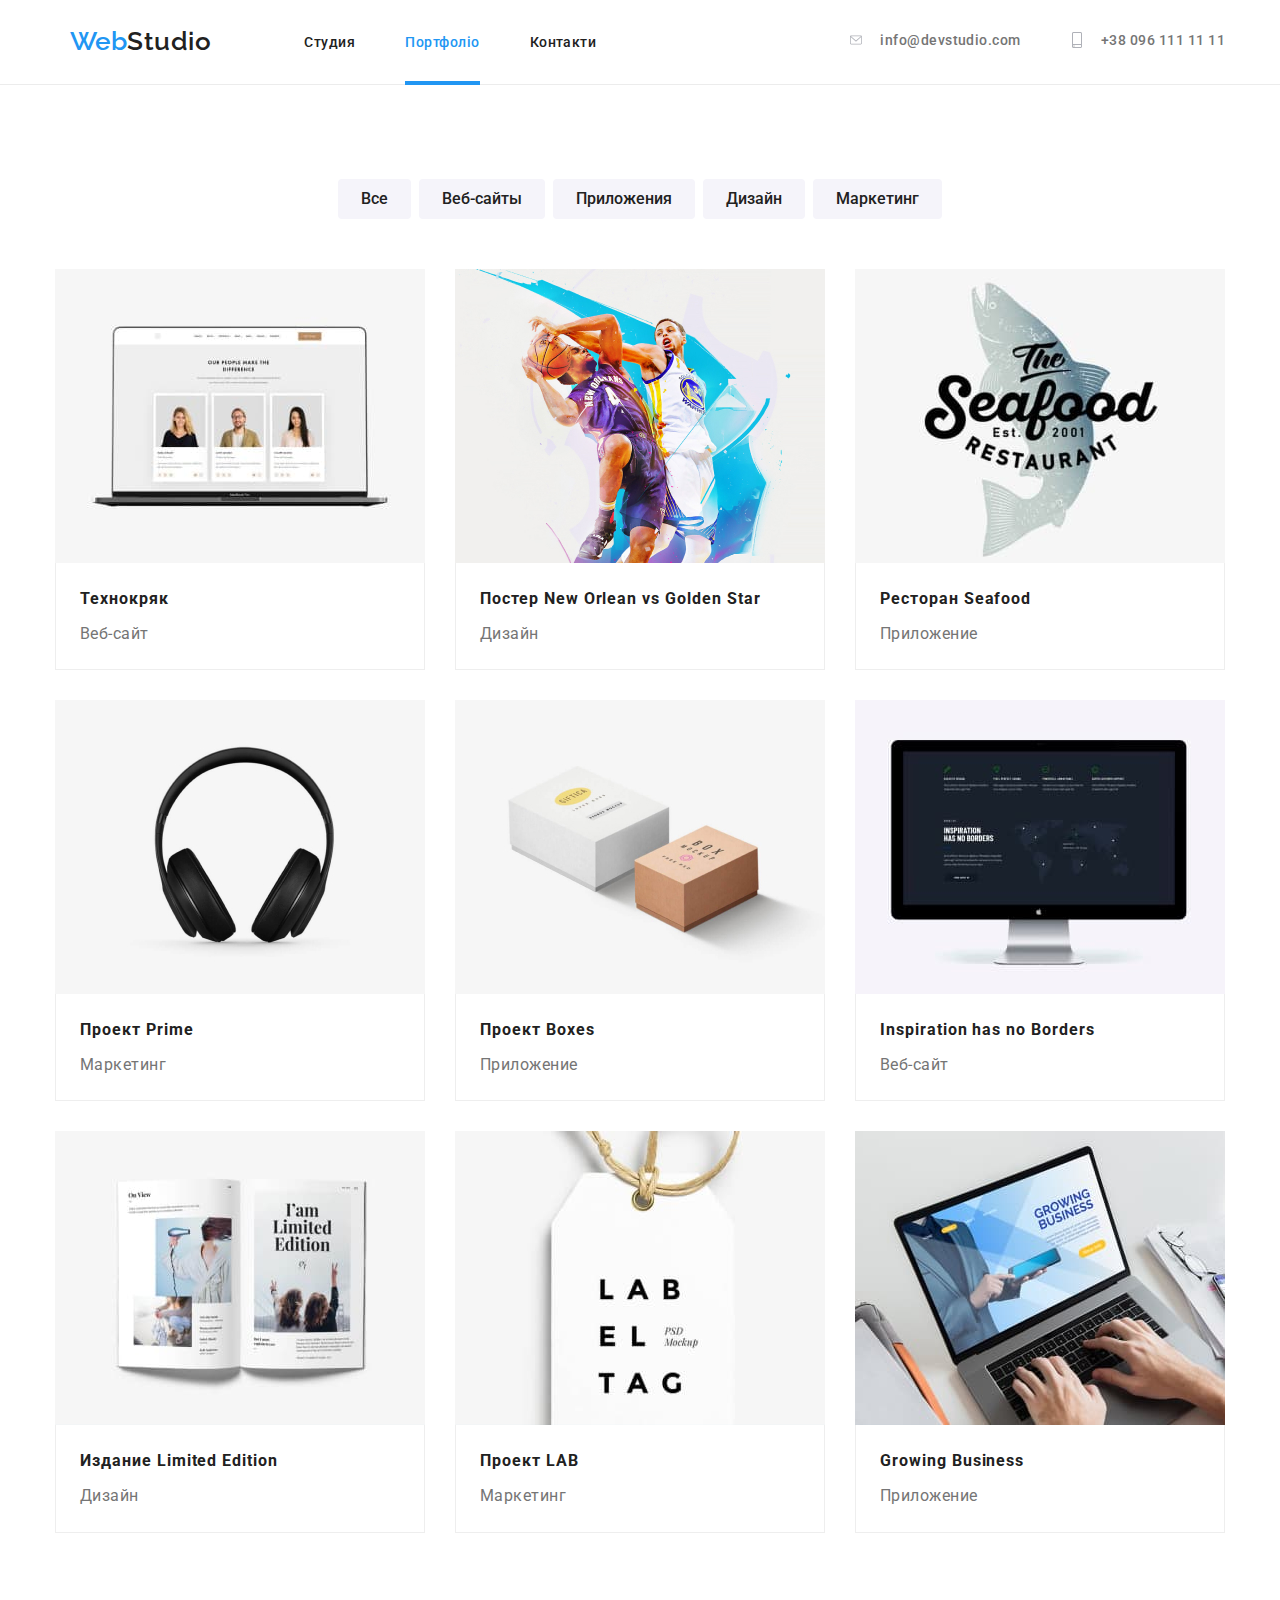
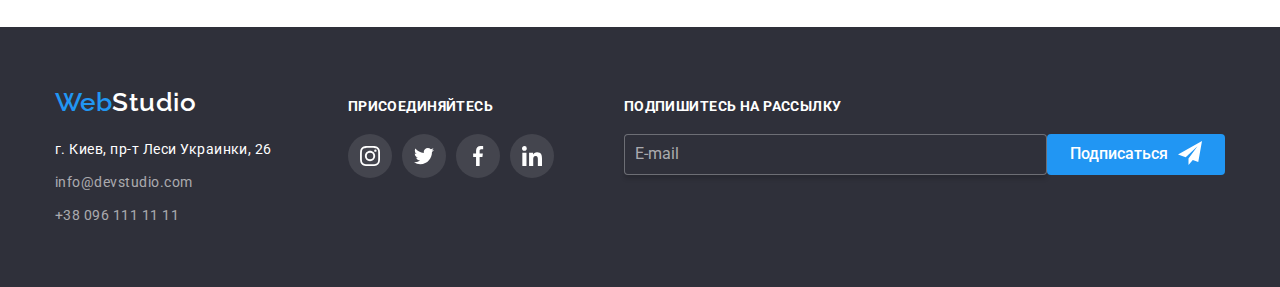
==== commit ac7059d4: "scss done" ====
--- a/portfolio.html
+++ b/portfolio.html
@@ -191,67 +191,67 @@
       </section>
     </main>
 
-        <footer class="page-footer">
-          <div class="container container--flex container--baseline">
-            <div>
-              <a href="./index.html" class="logo">Web<span class="footer-logo__span">Studio</span> </a>
-              <address class="address">
-                <ul class="flex-reset list">
-                  <li class="address__li--botmargin">
-                    <a href="https://goo.gl/maps/JeCyThJZKoswSrss9" class="address__a list address__a--dif">г. Киев, пр-т Леси
-                      Украинки, 26</a>
-                  </li>
-                  <li class="address__li--botmargin">
-                    <a href="mailto:info@devstudio.com" class="address__a">info@devstudio.com</a>
-                  </li>
-                  <li>
-                    <a href="tel:+380961111111" class="address__a">+38 096 111 11 11</a>
-                  </li>
-                </ul>
-              </address>
-            </div>
-            <div class="footer-social-link-container">
-              <h3 class="list-title list-title--light">Присоединяйтесь</h3>
-              <ul class="social-list">
-                <li class="social-list__item">
-                  <a class="social-list__link social-list__link--footer" href="">
-                    <svg class="social-svg">
-                      <use href="./img/spritemin.svg#icon-instagram" width="20" height="20"></use>
-                    </svg>
-                  </a>
-                </li>
-                <li class="social-list__item">
-                  <a class="social-list__link social-list__link--footer" href="">
-                    <svg class="social-svg">
-                      <use href="./img/spritemin.svg#icon-twitter" width="20" height="20"></use>
-                    </svg>
-                  </a>
-                </li>
-                <li class="social-list__item">
-                  <a class="social-list__link social-list__link--footer" href="">
-                    <svg class="social-svg">
-                      <use href="./img/spritemin.svg#icon-facebook" width="20" height="20"></use>
-                    </svg>
-                  </a>
-                </li>
-                <li class="social-list__item">
-                  <a class="social-list__link social-list__link--footer" href="">
-                    <svg class="social-svg">
-                      <use href="./img/spritemin.svg#icon-linkedin" width="20" height="20"></use>
-                    </svg>
-                  </a>
-                </li>
-              </ul>
-            </div>
-            <form action="#" class="footer__form">
-              <p class="list-title list-title--light">Подпишитесь на рассылку</p>
-              <div class="footer__input-wrapper">
-                <input class="footer__email" type="email" placeholder="E-mail" />
-                <button type="submit" class="button primary footer__btn">Подписаться</button>
-              </div>
-            </form>
-          </div>
-        </footer>
+<footer class="page-footer">
+  <div class="container container--flex container--baseline">
+    <div>
+      <a href="./index.html" class="logo">Web<span class="footer-logo__span">Studio</span> </a>
+      <address class="address">
+        <ul class="flex-reset list">
+          <li class="address__li--botmargin">
+            <a href="https://goo.gl/maps/JeCyThJZKoswSrss9" class="address__a list address__a--dif">г. Киев, пр-т Леси
+              Украинки, 26</a>
+          </li>
+          <li class="address__li--botmargin">
+            <a href="mailto:info@devstudio.com" class="address__a">info@devstudio.com</a>
+          </li>
+          <li>
+            <a href="tel:+380961111111" class="address__a">+38 096 111 11 11</a>
+          </li>
+        </ul>
+      </address>
+    </div>
+    <div class="footer-social-link-container">
+      <h3 class="list-title list-title--light">Присоединяйтесь</h3>
+      <ul class="social-list">
+        <li class="social-list__item">
+          <a class="social-list__link social-list__link--footer" href="">
+            <svg class="social-svg social-svg--footer">
+              <use href="./img/spritemin.svg#icon-instagram" width="20" height="20"></use>
+            </svg>
+          </a>
+        </li>
+        <li class="social-list__item">
+          <a class="social-list__link social-list__link--footer" href="">
+            <svg class="social-svg social-svg--footer">
+              <use href="./img/spritemin.svg#icon-twitter" width="20" height="20"></use>
+            </svg>
+          </a>
+        </li>
+        <li class="social-list__item">
+          <a class="social-list__link social-list__link--footer" href="">
+            <svg class="social-svg social-svg--footer">
+              <use href="./img/spritemin.svg#icon-facebook" width="20" height="20"></use>
+            </svg>
+          </a>
+        </li>
+        <li class="social-list__item">
+          <a class="social-list__link social-list__link--footer" href="">
+            <svg class="social-svg social-svg--footer">
+              <use href="./img/spritemin.svg#icon-linkedin" width="20" height="20"></use>
+            </svg>
+          </a>
+        </li>
+      </ul>
+    </div>
+    <form action="#" class="footer__form">
+      <p class="list-title list-title--light">Подпишитесь на рассылку</p>
+      <div class="footer__input-wrapper">
+        <input class="footer__email" type="email" placeholder="E-mail" />
+        <button type="submit" class="button primary footer__btn">Подписаться</button>
+      </div>
+    </form>
+  </div>
+</footer>
    
   </body>
 </html>
--- a/css/main.min.css
+++ b/css/main.min.css
@@ -1,2 +1,2 @@
-:root{--primary-text-color: #212121;--prymary-bg-color: #e5e5e5;--accent-color: #2196f3;--bg-additional-color: #f5f4fa;--secondary-text-color: #ffffff;--paragraf-color: #757575;--footer-bg-color: #2f303a}ul,h1,h2,h3,p{margin:0;padding:0}.list{list-style:none}.flex-reset{padding:0;margin:0;display:flex;flex-wrap:wrap}.section{padding-bottom:94px;padding-top:94px}.section.no-pudding{padding-bottom:0}img{display:block;max-width:100%}.section-title{margin-bottom:50px;text-align:center}.link{display:block;text-decoration:none}.invisible{position:absolute;width:1px;height:1px;margin:-1px;border:0;padding:0;white-space:nowrap;clip-path:inset(100%);clip:rect(0 0 0 0);overflow:hidden}.visually-hidden{position:absolute !important;clip:rect(1px 1px 1px 1px);clip:rect(1px, 1px, 1px, 1px);padding:0 !important;border:0 !important;height:1px !important;width:1px !important;overflow:hidden}body{color:var(--primary-text-color);font-family:roboto, sans-serif;letter-spacing:0.03em}.container{margin-left:auto;margin-right:auto;width:1200px;padding-left:15px;padding-right:15px}.container--flex{display:flex}.logo{font-family:Raleway, sans-serif;font-weight:600;font-size:26px;line-height:1.2;text-decoration:none;color:var(--accent-color)}.nav-logo__span{color:var(--primary-text-color)}.nav-container{display:flex;align-items:center;padding-left:15px}.site-nav{display:flex}.site-nav__item{position:relative}.site-nav.list{margin-left:93px}.site-nav--left-side.list{margin-left:auto}.site-nav--left-side li:last-child{margin-left:50px}.site-nav__item{margin-right:50px}.site-nav .contact+.contact{margin-left:50px}.site-nav__item:last-child{margin-right:0}.site-nav .link{display:block;padding-top:32px;padding-bottom:32px;color:var(--primary-text-color);text-decoration:none;font-weight:500;font-size:14px;display:flex}.site-nav .link:hover,.site-nav .link:focus{color:var(--accent-color)}.site-nav .link.current{color:var(--accent-color)}.site-nav>.link{color:var(--paragraf-color)}.site-nav .contact{color:#757575}.link.current::after{content:'';display:block;height:4px;width:100%;background-color:var(--accent-color);position:absolute;bottom:-3px;right:0}.link{transition:color 250ms cubic-bezier(0.4, 0, 0.2, 1)}.social-svg--smal-icon{width:16px;height:16px;fill:var(--paragraf-color);margin-right:10px}.contact:hover .social-svg--smal-icon{fill:currentColor}.page-header{border-bottom:1px solid #ececec}.logo{font-family:Raleway, sans-serif;font-weight:600;font-size:26px;line-height:1.2;text-decoration:none;color:var(--accent-color)}.nav-logo__span{color:var(--primary-text-color)}.item-dark{background-color:var(--bg-additional-color)}.nav-container{display:flex;align-items:center;padding-left:15px}.site-nav{display:flex}.site-nav__item{position:relative}.site-nav.list{margin-left:93px}.site-nav--left-side.list{margin-left:auto}.site-nav--left-side li:last-child{margin-left:50px}.site-nav__item{margin-right:50px}.site-nav .contact+.contact{margin-left:50px}.site-nav__item:last-child{margin-right:0}.site-nav .link{display:block;padding-top:32px;padding-bottom:32px;color:var(--primary-text-color);text-decoration:none;font-weight:500;font-size:14px;display:flex}.site-nav .link:hover,.site-nav .link:focus{color:var(--accent-color)}.site-nav .link.current{color:var(--accent-color)}.site-nav>.link{color:var(--paragraf-color)}.site-nav .contact{color:#757575}.link.current::after{content:'';display:block;height:4px;width:100%;background-color:var(--accent-color);position:absolute;bottom:-3px;right:0}.link{transition:color 250ms cubic-bezier(0.4, 0, 0.2, 1)}.social-svg--smal-icon{width:16px;height:16px;fill:var(--paragraf-color);margin-right:10px}.contact:hover .social-svg--smal-icon{fill:currentColor}.button{color:var(--primary-text-color);background-color:var(--bg-additional-color);font-family:inherit;font-weight:500;font-size:16px;line-height:1.6;text-align:center;text-decoration:none;cursor:pointer;border:1px solid transparent;border-radius:4px;padding:6px 22px;transition:color 250ms cubic-bezier(0.4, 0, 0.2, 1),background-color 250ms cubic-bezier(0.4, 0, 0.2, 1),box-shadow cubic-bezier(0.4, 0, 0.2, 1)}.button:hover,.button:focus{color:var(--secondary-text-color);background-color:var(--accent-color);box-shadow:0px 4px 4px rgba(0,0,0,0.15)}.button.primary{color:var(--secondary-text-color);background-color:var(--accent-color)}.button.primary:hover{background-color:#188ce8;box-shadow:0px 4px 4px rgba(0,0,0,0.15)}.button.primary .button-menu{justify-content:center;margin-bottom:50px}.button-menu{justify-content:center;margin-bottom:50px}.button-menu li:not(:last-child){margin-right:8px}.hero{padding-top:200px;padding-bottom:200px;background-image:linear-gradient(to right, rgba(47,48,58,0.4), rgba(47,48,58,0.4)),url(../img/bg.jpg);text-align:center;background-color:#c4c4c4;background-size:cover;background-position:center;max-width:1600px;margin-left:auto;margin-right:auto}.hero__title{font-weight:900;font-size:44px;line-height:1.4;text-align:center;letter-spacing:0.06em;text-transform:uppercase;color:var(--secondary-text-color);margin-bottom:30px;max-width:696px;margin-left:auto;margin-right:auto}.studio-card__item{display:flex;flex-wrap:wrap;width:calc((100% - 90px) / 4);margin-right:30px}.studio-card__item:last-child{margin-right:0}.team-card__item{width:calc((100% - 90px) / 4);margin-right:30px;box-shadow:0px 1px 3px rgba(0,0,0,0.12),0px 1px 1px rgba(0,0,0,0.14),0px 2px 1px rgba(0,0,0,0.2);border-radius:0px 0px 4px 4px}.team-card__item:last-child{margin-right:0}.img-overlay{padding:27px 82px;font-weight:bold;font-size:14px;line-height:1.12;text-align:center;letter-spacing:0.03em;text-transform:uppercase;background:rgba(47,48,58,0.8);width:100%;position:absolute;color:var(--secondary-text-color);transform:translateY(-100%)}.card-item{width:calc((100% - 60px) / 3);margin-right:30px;margin-bottom:30px;position:relative;overflow:hidden;transition:box-shadow 250ms cubic-bezier(0.4, 0, 0.2, 1)}.card-item:hover{box-shadow:0px 1px 1px rgba(0,0,0,0.12),0px 4px 4px rgba(0,0,0,0.06),1px 4px 6px rgba(0,0,0,0.16)}.card-item:nth-child(3n){margin-right:0}.card-item:nth-last-child(-n+3){margin-bottom:0}.list-title{margin-bottom:20px;font-weight:700;font-size:14px;line-height:1.1;letter-spacing:0.03em;text-transform:uppercase}.list-title--light{color:var(--secondary-text-color)}.list-title__icon::before{content:'';background-repeat:no-repeat;background-color:var(--bg-additional-color);margin-bottom:30px;display:flex;height:120px;width:270px;text-align:center;background-position:center}.paragraf-style{font-size:14px;line-height:1.7;color:var(--paragraf-color)}.card li:first-child h3::before{background-image:url(../img/svg/antena.svg)}.card li:nth-child(2) h3::before{background-image:url(../img/svg/clock.svg)}.card li:nth-child(3) h3::before{background-image:url(../img/svg/diagram.svg)}.card li:nth-child(4) h3::before{background-image:url(../img/svg/astronaut.svg)}.card__container{box-sizing:border-box;padding:20px 24px;background-color:var(--secondary-text-color)}.card__container--center{text-align:center;padding:30px 32px}.card__container--border{border-bottom:1px solid #eeeeee;border-right:1px solid #eeeeee;border-left:1px solid #eeeeee}.team-card__title{font-weight:500;font-size:16px;line-height:1.2;letter-spacing:0.03em;margin-bottom:10px}.team-card__p{font-size:16px;line-height:1.2;letter-spacing:0.03em;color:var(--paragraf-color);margin-bottom:16px}.card-item__wrapper{position:relative;overflow:hidden}.card-item__overlay{font-size:18px;line-height:1.55;letter-spacing:0.03em;background-color:rgba(33,150,243,0.9);position:absolute;top:0;left:0;width:100%;height:100%;color:var(--bg-additional-color);padding:63px 24px;transform:translateY(100%);transition:transform 250ms cubic-bezier(0.4, 0, 0.2, 1);overflow-y:auto}.card-item:hover .card-item__overlay{transform:translateY(0%)}.card__title{font-weight:700;font-size:16px;line-height:2;letter-spacing:0.06em;margin-bottom:4px;color:var(--primary-text-color)}.card__p{font-size:16px;line-height:1.9;letter-spacing:0.03em;color:var(--paragraf-color)}.social-list{display:flex;list-style:none;max-height:44px}.social-list__item{width:44px;height:44px;display:flex;border-radius:50%}.social-list__item:not(:last-child){margin-right:10px}.social-list__link{width:100%;height:100%;border-radius:50%;display:flex;justify-content:center;align-content:center;align-items:center;transition:background-color 250ms cubic-bezier(0.4, 0, 0.2, 1)}.social-list__link:hover .social-svg{fill:var(--secondary-text-color)}.social-list__link:hover{background-color:var(--accent-color)}.social-list__link--footer{background-color:rgba(255,255,255,0.1)}.social-svg{width:20px;height:20px;fill:#afb1b8;transition:fill 250ms cubic-bezier(0.4, 0, 0.2, 1)}.company-list{list-style:none;display:flex}.company-list__item{display:flex;width:170px;height:92px;justify-content:center;align-items:center}.company-list__item:not(:last-child){margin-right:30px}.company-list__link{width:100%;height:100%;display:flex;align-items:center;justify-content:center;border:1px solid #afb1b8;border-radius:4px;transition:border-color 250ms cubic-bezier(0.4, 0, 0.2, 1)}.company-list__link:hover,.company-list__link:focus{border:1px solid var(--accent-color);cursor:pointer;outline:none}.company-list__svg{width:106px;height:60px;fill:#afb1b8;transition:fill 250ms cubic-bezier(0.4, 0, 0.2, 1)}.company-list__link:hover .company-list__svg,.company-list__link:focus .company-list__svg{fill:var(--accent-color)}.page-footer{background:var(--footer-bg-color);padding-top:60px;padding-bottom:60px}.footer-logo__span{color:var(--secondary-text-color)}.container--baseline{align-items:baseline}.footer-social-link-container{margin-left:70px}.address{margin-top:20px;max-width:230px}.address__li--botmargin{margin-bottom:9px}.address__a{font-size:14px;font-style:normal;line-height:1.7;text-align:left;color:rgba(255,255,255,0.6);text-decoration:none;transition:color 250ms cubic-bezier(0.4, 0, 0.2, 1)}.address__a:hover{color:var(--accent-color)}.address__a--dif{color:var(--secondary-text-color)}.footer__form{display:flex;flex-wrap:wrap;margin-left:70px}.footer__input-wrapper{width:100%;display:flex;justify-items:flex-end}.footer__email{padding:10px;background-color:var(--footer-bg-color);border:1px solid rgba(255,255,255,0.3);box-shadow:0px 4px 4px rgba(0,0,0,0.15);border-radius:4px;width:100%;color:var(--secondary-text-color)}.footer__email::placeholder{font-size:16px;line-height:1.25;color:rgba(255,255,255,0.6);background-color:var(--footer-bg-color)}.footer__btn{display:inline-flex}.footer__btn::after{content:'';display:inline-block;width:24px;height:24px;background-image:url(../img/send.svg);margin-left:10px}.backdrop{position:fixed;top:0;left:0;width:100vw;height:100vh;background-color:rgba(0,0,0,0.2);opacity:1;visibility:visible;pointer-events:auto;transition:opacity 250ms cubic-bezier(0.4, 0, 0.2, 1),visibility 250ms cubic-bezier(0.4, 0, 0.2, 1)}.backdrop.is-hidden{opacity:0;visibility:hidden;pointer-events:none}.modal{position:absolute;top:50%;left:50%;transform:translate(-50%, -50%);background-color:#fff;height:581px;width:528px;border-radius:4px;padding:40px}.modal__close-btn{position:absolute;top:8px;right:8px;width:30px;height:30px;border-radius:50%;background-color:transparent;border-color:transparent;padding:0;cursor:pointer}.close-btn__icon{box-sizing:border-box;position:absolute;top:0;right:0;display:block;width:30px;height:30px;padding:6px;border:1px solid rgba(0,0,0,0.1);border-radius:50%;transition:fill 250ms cubic-bezier(0.4, 0, 0.2, 1)}.close-btn__icon:hover{fill:var(--accent-color)}.modal-form{display:flex;flex-direction:column}.modal-form__title{margin-bottom:30px;font-weight:700;font-size:20px;line-height:1.15;text-align:center;color:var(--primary-text-color)}.modal-form__label{margin-bottom:10px;color:var(--paragraf-color)}.modal-form__input{margin-top:4px;padding:12px 42px;width:100%;outline:none;border:1px solid rgba(33,33,33,0.2);box-sizing:border-box;border-radius:4px}.modal-form__input:focus-within{border:1px solid #2196f3}.modal-form__input-wrapper{position:relative}.modal-form__icon{position:absolute;top:50%;left:14px;transform:translateY(-50%);display:block;fill:#212121}.modal-form__input:focus-within+.modal-form__icon{fill:var(--accent-color)}.modal-form__checkbox-label .modal-form__icon{border:2px solid #212121;border-radius:4px;fill:transparent;outline:none;background-origin:border-box}.modal-form__checkbox-label .modal-form__icon{left:-24px;top:6px}.modal-form__checkbox:checked+.modal-form__icon{fill:white;background-color:var(--accent-color);border:1px solid transparent}.modal-form__textarea{display:block;width:100%;height:120px;resize:none;padding:12px 16px;outline:none;border:1px solid rgba(33,33,33,0.2);box-sizing:border-box;border-radius:4px;margin-top:4px}.modal-form__textarea:focus-within{border:1px solid #2196f3}.modal-form__textarea::placeholder{font-size:12px;line-height:1.16;letter-spacing:0.01em;color:rgba(117,117,117,0.5)}.modal-form__checkbox-label{position:relative;margin-left:36px;margin-bottom:30px}.modal-form-checkbox-link{color:var(--accent-color)}.modal-form__btn{width:200px;margin:0 auto}
+:root{--primary-text-color: #212121;--prymary-bg-color: #e5e5e5;--accent-color: #2196f3;--bg-additional-color: #f5f4fa;--secondary-text-color: #ffffff;--paragraf-color: #757575;--footer-bg-color: #2f303a}ul,h1,h2,h3,p{margin:0;padding:0}.list{list-style:none}.flex-reset{padding:0;margin:0;display:flex;flex-wrap:wrap}.section{padding-bottom:94px;padding-top:94px}.section.no-pudding{padding-bottom:0}img{display:block;max-width:100%}.section-title{margin-bottom:50px;text-align:center}.link{display:block;text-decoration:none}.invisible{position:absolute;width:1px;height:1px;margin:-1px;border:0;padding:0;white-space:nowrap;clip-path:inset(100%);clip:rect(0 0 0 0);overflow:hidden}.visually-hidden{position:absolute !important;clip:rect(1px 1px 1px 1px);clip:rect(1px, 1px, 1px, 1px);padding:0 !important;border:0 !important;height:1px !important;width:1px !important;overflow:hidden}body{color:var(--primary-text-color);font-family:roboto, sans-serif;letter-spacing:0.03em}.container{margin-left:auto;margin-right:auto;width:1200px;padding-left:15px;padding-right:15px}.container--flex{display:flex}.logo{font-family:Raleway, sans-serif;font-weight:600;font-size:26px;line-height:1.2;text-decoration:none;color:var(--accent-color)}.nav-logo__span{color:var(--primary-text-color)}.page-header{border-bottom:1px solid #ececec}.nav-container{display:flex;align-items:center;padding-left:15px}.site-nav{display:flex}.site-nav__item{position:relative}.site-nav.list{margin-left:93px}.site-nav--left-side.list{margin-left:auto}.site-nav--left-side li:last-child{margin-left:50px}.site-nav__item{margin-right:50px}.site-nav .contact+.contact{margin-left:50px}.site-nav__item:last-child{margin-right:0}.site-nav .link{display:block;padding-top:32px;padding-bottom:32px;color:var(--primary-text-color);text-decoration:none;font-weight:500;font-size:14px;display:flex}.site-nav .link:hover,.site-nav .link:focus{color:var(--accent-color)}.site-nav .link.current{color:var(--accent-color)}.site-nav>.link{color:var(--paragraf-color)}.site-nav .contact{color:#757575}.link.current::after{content:'';display:block;height:4px;width:100%;background-color:var(--accent-color);position:absolute;bottom:-3px;right:0}.link{transition:color 250ms cubic-bezier(0.4, 0, 0.2, 1)}.social-svg--smal-icon{width:16px;height:16px;fill:var(--paragraf-color);margin-right:10px}.contact:hover .social-svg--smal-icon{fill:currentColor}.logo{font-family:Raleway, sans-serif;font-weight:600;font-size:26px;line-height:1.2;text-decoration:none;color:var(--accent-color)}.nav-logo__span{color:var(--primary-text-color)}.item-dark{background-color:var(--bg-additional-color)}.page-header{border-bottom:1px solid #ececec}.nav-container{display:flex;align-items:center;padding-left:15px}.site-nav{display:flex}.site-nav__item{position:relative}.site-nav.list{margin-left:93px}.site-nav--left-side.list{margin-left:auto}.site-nav--left-side li:last-child{margin-left:50px}.site-nav__item{margin-right:50px}.site-nav .contact+.contact{margin-left:50px}.site-nav__item:last-child{margin-right:0}.site-nav .link{display:block;padding-top:32px;padding-bottom:32px;color:var(--primary-text-color);text-decoration:none;font-weight:500;font-size:14px;display:flex}.site-nav .link:hover,.site-nav .link:focus{color:var(--accent-color)}.site-nav .link.current{color:var(--accent-color)}.site-nav>.link{color:var(--paragraf-color)}.site-nav .contact{color:#757575}.link.current::after{content:'';display:block;height:4px;width:100%;background-color:var(--accent-color);position:absolute;bottom:-3px;right:0}.link{transition:color 250ms cubic-bezier(0.4, 0, 0.2, 1)}.social-svg--smal-icon{width:16px;height:16px;fill:var(--paragraf-color);margin-right:10px}.contact:hover .social-svg--smal-icon{fill:currentColor}.button{color:var(--primary-text-color);background-color:var(--bg-additional-color);font-family:inherit;font-weight:500;font-size:16px;line-height:1.6;text-align:center;text-decoration:none;cursor:pointer;border:1px solid transparent;border-radius:4px;padding:6px 22px;transition:color 250ms cubic-bezier(0.4, 0, 0.2, 1),background-color 250ms cubic-bezier(0.4, 0, 0.2, 1),box-shadow cubic-bezier(0.4, 0, 0.2, 1)}.button:hover,.button:focus{color:var(--secondary-text-color);background-color:var(--accent-color);box-shadow:0px 4px 4px rgba(0,0,0,0.15)}.button.primary{color:var(--secondary-text-color);background-color:var(--accent-color)}.button.primary:hover{background-color:#188ce8;box-shadow:0px 4px 4px rgba(0,0,0,0.15)}.button-menu{justify-content:center;margin-bottom:50px}.button-menu li:not(:last-child){margin-right:8px}.hero{padding-top:200px;padding-bottom:200px;background-image:linear-gradient(to right, rgba(47,48,58,0.4), rgba(47,48,58,0.4)),url(../img/bg.jpg);text-align:center;background-color:#c4c4c4;background-size:cover;background-position:center;max-width:1600px;margin-left:auto;margin-right:auto}.hero__title{font-weight:900;font-size:44px;line-height:1.4;text-align:center;letter-spacing:0.06em;text-transform:uppercase;color:var(--secondary-text-color);margin-bottom:30px;max-width:696px;margin-left:auto;margin-right:auto}.studio-card__item{display:flex;flex-wrap:wrap;width:calc((100% - 90px) / 4);margin-right:30px}.studio-card__item:last-child{margin-right:0}.team-card__item{width:calc((100% - 90px) / 4);margin-right:30px;box-shadow:0px 1px 3px rgba(0,0,0,0.12),0px 1px 1px rgba(0,0,0,0.14),0px 2px 1px rgba(0,0,0,0.2);border-radius:0px 0px 4px 4px}.team-card__item:last-child{margin-right:0}.img-overlay{padding:27px 82px;font-weight:bold;font-size:14px;line-height:1.12;text-align:center;letter-spacing:0.03em;text-transform:uppercase;background:rgba(47,48,58,0.8);width:100%;position:absolute;color:var(--secondary-text-color);transform:translateY(-100%)}.card-item{width:calc((100% - 60px) / 3);margin-right:30px;margin-bottom:30px;position:relative;overflow:hidden;transition:box-shadow 250ms cubic-bezier(0.4, 0, 0.2, 1)}.card-item:hover{box-shadow:0px 1px 1px rgba(0,0,0,0.12),0px 4px 4px rgba(0,0,0,0.06),1px 4px 6px rgba(0,0,0,0.16)}.card-item:nth-child(3n){margin-right:0}.card-item:nth-last-child(-n+3){margin-bottom:0}.list-title{margin-bottom:20px;font-weight:700;font-size:14px;line-height:1.1;letter-spacing:0.03em;text-transform:uppercase}.list-title--light{color:var(--secondary-text-color)}.list-title__icon::before{content:'';background-repeat:no-repeat;background-color:var(--bg-additional-color);margin-bottom:30px;display:flex;height:120px;width:270px;text-align:center;background-position:center}.paragraf-style{font-size:14px;line-height:1.7;color:var(--paragraf-color)}.card li:first-child h3::before{background-image:url(../img/svg/antena.svg)}.card li:nth-child(2) h3::before{background-image:url(../img/svg/clock.svg)}.card li:nth-child(3) h3::before{background-image:url(../img/svg/diagram.svg)}.card li:nth-child(4) h3::before{background-image:url(../img/svg/astronaut.svg)}.card__container{box-sizing:border-box;padding:20px 24px;background-color:var(--secondary-text-color)}.card__container--center{text-align:center;padding:30px 32px}.card__container--border{border-bottom:1px solid #eeeeee;border-right:1px solid #eeeeee;border-left:1px solid #eeeeee}.team-card__title{font-weight:500;font-size:16px;line-height:1.2;letter-spacing:0.03em;margin-bottom:10px}.team-card__p{font-size:16px;line-height:1.2;letter-spacing:0.03em;color:var(--paragraf-color);margin-bottom:16px}.card-item__wrapper{position:relative;overflow:hidden}.card-item__overlay{font-size:18px;line-height:1.55;letter-spacing:0.03em;background-color:rgba(33,150,243,0.9);position:absolute;top:0;left:0;width:100%;height:100%;color:var(--bg-additional-color);padding:63px 24px;transform:translateY(100%);transition:transform 250ms cubic-bezier(0.4, 0, 0.2, 1);overflow-y:auto}.card-item:hover .card-item__overlay{transform:translateY(0%)}.card__title{font-weight:700;font-size:16px;line-height:2;letter-spacing:0.06em;margin-bottom:4px;color:var(--primary-text-color)}.card__p{font-size:16px;line-height:1.9;letter-spacing:0.03em;color:var(--paragraf-color)}.social-list{display:flex;list-style:none;max-height:44px}.social-list__item{width:44px;height:44px;display:flex;border-radius:50%}.social-list__item:not(:last-child){margin-right:10px}.social-list__link{width:100%;height:100%;border-radius:50%;display:flex;justify-content:center;align-content:center;align-items:center;transition:background-color 250ms cubic-bezier(0.4, 0, 0.2, 1)}.social-list__link:hover{background-color:var(--accent-color)}.social-list__link--footer{background-color:rgba(255,255,255,0.1)}.social-svg{width:20px;height:20px;fill:#afb1b8;transition:fill 250ms cubic-bezier(0.4, 0, 0.2, 1)}.social-list__link:hover .social-svg{fill:var(--secondary-text-color)}.social-svg--footer{fill:var(--secondary-text-color)}.company-list{list-style:none;display:flex}.company-list__item{display:flex;width:170px;height:92px;justify-content:center;align-items:center}.company-list__item:not(:last-child){margin-right:30px}.company-list__link{width:100%;height:100%;display:flex;align-items:center;justify-content:center;border:1px solid #afb1b8;border-radius:4px;transition:border-color 250ms cubic-bezier(0.4, 0, 0.2, 1)}.company-list__link:hover,.company-list__link:focus{border:1px solid var(--accent-color);cursor:pointer;outline:none}.company-list__svg{width:106px;height:60px;fill:#afb1b8;transition:fill 250ms cubic-bezier(0.4, 0, 0.2, 1)}.company-list__link:hover .company-list__svg,.company-list__link:focus .company-list__svg{fill:var(--accent-color)}.page-footer{background:var(--footer-bg-color);padding-top:60px;padding-bottom:60px}.footer-logo__span{color:var(--secondary-text-color)}.container--baseline{align-items:baseline}.footer-social-link-container{margin-left:70px}.address{margin-top:20px;max-width:230px}.address__li--botmargin{margin-bottom:9px}.address__a{font-size:14px;font-style:normal;line-height:1.7;text-align:left;color:rgba(255,255,255,0.6);text-decoration:none;transition:color 250ms cubic-bezier(0.4, 0, 0.2, 1)}.address__a:hover{color:var(--accent-color)}.address__a--dif{color:var(--secondary-text-color)}.footer__form{display:flex;flex-wrap:wrap;margin-left:70px}.footer__input-wrapper{width:100%;display:flex;justify-items:flex-end}.footer__email{padding:10px;background-color:var(--footer-bg-color);border:1px solid rgba(255,255,255,0.3);box-shadow:0px 4px 4px rgba(0,0,0,0.15);border-radius:4px;width:100%;color:var(--secondary-text-color)}.footer__email::placeholder{font-size:16px;line-height:1.25;color:rgba(255,255,255,0.6);background-color:var(--footer-bg-color)}.footer__btn{display:inline-flex}.footer__btn::after{content:'';display:inline-block;width:24px;height:24px;background-image:url(../img/send.svg);margin-left:10px}.backdrop{position:fixed;top:0;left:0;width:100vw;height:100vh;background-color:rgba(0,0,0,0.2);opacity:1;visibility:visible;pointer-events:auto;transition:opacity 250ms cubic-bezier(0.4, 0, 0.2, 1),visibility 250ms cubic-bezier(0.4, 0, 0.2, 1)}.backdrop.is-hidden{opacity:0;visibility:hidden;pointer-events:none}.modal{position:absolute;top:50%;left:50%;transform:translate(-50%, -50%);background-color:#fff;height:581px;width:528px;border-radius:4px;padding:40px}.modal__close-btn{position:absolute;top:8px;right:8px;width:30px;height:30px;border-radius:50%;background-color:transparent;border-color:transparent;padding:0;cursor:pointer}.close-btn__icon{box-sizing:border-box;position:absolute;top:0;right:0;display:block;width:30px;height:30px;padding:6px;border:1px solid rgba(0,0,0,0.1);border-radius:50%;transition:fill 250ms cubic-bezier(0.4, 0, 0.2, 1)}.close-btn__icon:hover{fill:var(--accent-color)}.modal-form{display:flex;flex-direction:column}.modal-form__title{margin-bottom:30px;font-weight:700;font-size:20px;line-height:1.15;text-align:center;color:var(--primary-text-color)}.modal-form__label{margin-bottom:10px;color:var(--paragraf-color)}.modal-form__input{margin-top:4px;padding:12px 42px;width:100%;outline:none;border:1px solid rgba(33,33,33,0.2);box-sizing:border-box;border-radius:4px}.modal-form__input:focus-within{border:1px solid #2196f3}.modal-form__input-wrapper{position:relative}.modal-form__icon{position:absolute;top:50%;left:14px;transform:translateY(-50%);display:block;fill:#212121}.modal-form__input:focus-within+.modal-form__icon{fill:var(--accent-color)}.modal-form__checkbox-label .modal-form__icon{border:2px solid #212121;border-radius:4px;fill:transparent;outline:none;background-origin:border-box}.modal-form__checkbox-label .modal-form__icon{left:-24px;top:6px}.modal-form__checkbox:checked+.modal-form__icon{fill:white;background-color:var(--accent-color);border:1px solid transparent}.modal-form__textarea{display:block;width:100%;height:120px;resize:none;padding:12px 16px;outline:none;border:1px solid rgba(33,33,33,0.2);box-sizing:border-box;border-radius:4px;margin-top:4px}.modal-form__textarea:focus-within{border:1px solid #2196f3}.modal-form__textarea::placeholder{font-size:12px;line-height:1.16;letter-spacing:0.01em;color:rgba(117,117,117,0.5)}.modal-form__checkbox-label{position:relative;margin-left:36px;margin-bottom:30px}.modal-form-checkbox-link{color:var(--accent-color)}.modal-form__btn{width:200px;margin:0 auto}
 /*# sourceMappingURL=main.min.css.map */